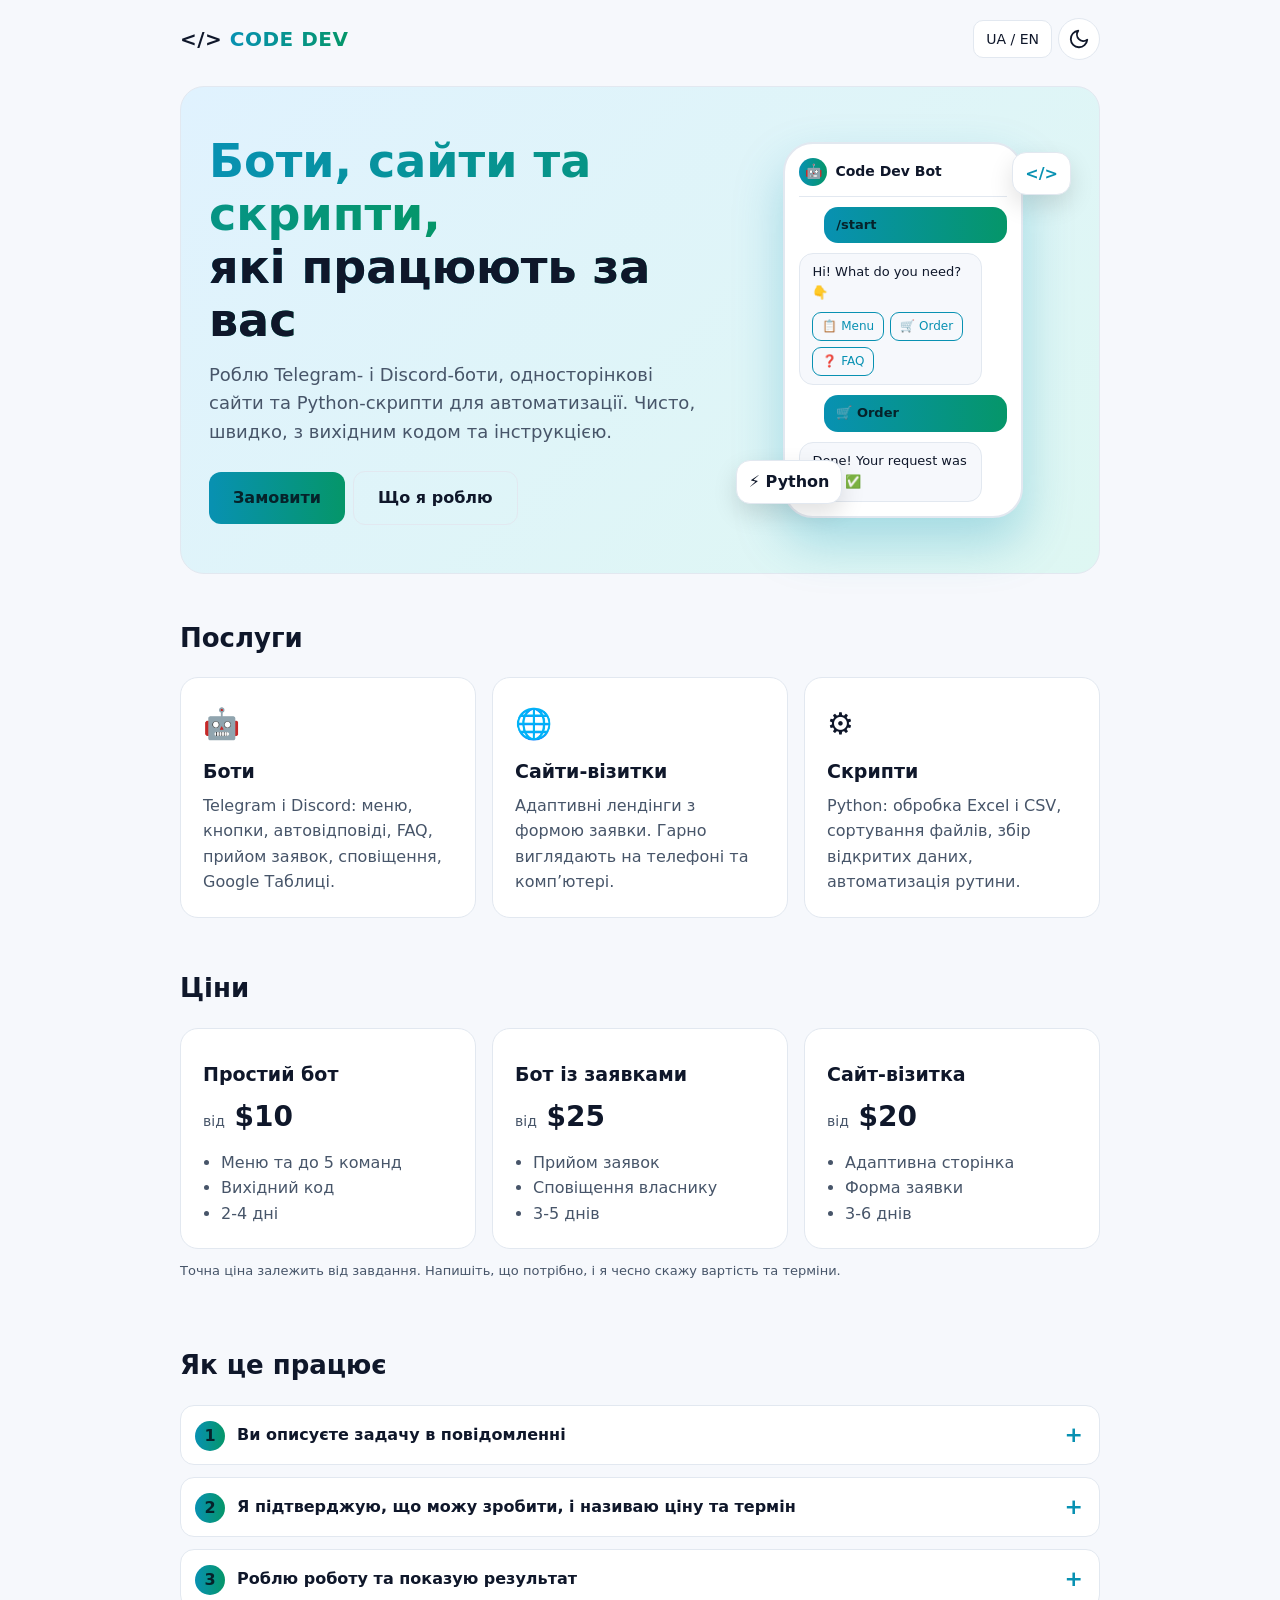
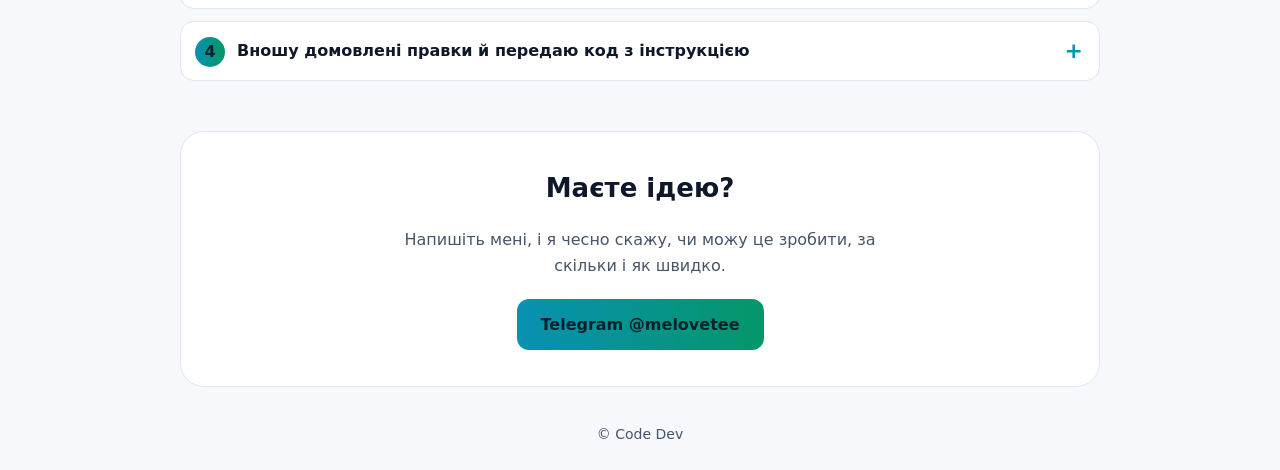
==== index.html @ dbb2424a "Add files via upload" ====
<!DOCTYPE html>
<html lang="uk">
<head>
<meta charset="utf-8">
<meta name="viewport" content="width=device-width, initial-scale=1, viewport-fit=cover">
<title>Code Dev — боти, сайти, скрипти</title>
<link rel="icon" type="image/svg+xml" href="data:image/svg+xml,%3Csvg xmlns='http://www.w3.org/2000/svg' viewBox='0 0 64 64'%3E%3Cdefs%3E%3ClinearGradient id='g' x1='0' y1='0' x2='1' y2='1'%3E%3Cstop offset='0' stop-color='%2322d3ee'/%3E%3Cstop offset='1' stop-color='%2334d399'/%3E%3C/linearGradient%3E%3C/defs%3E%3Crect width='64' height='64' rx='14' fill='%230b1220'/%3E%3Cg fill='none' stroke='url(%23g)' stroke-width='6' stroke-linecap='round' stroke-linejoin='round'%3E%3Cpath d='M24 20L12 32l12 12M40 20l12 12-12 12M36 14l-8 36'/%3E%3C/g%3E%3C/svg%3E">
<style>
:root{--bg:#f6f8fc;--card:#fff;--text:#0f172a;--muted:#475569;--line:#e2e8f0;--a1:#0891b2;--a2:#059669;--hero1:#e0f2fe;--hero2:#dcfce7;
box-sizing:border-box;padding-top:env(safe-area-inset-top,0px);padding-bottom:env(safe-area-inset-bottom,0px);color-scheme:light}
@media (prefers-color-scheme:dark){:root:not([data-theme="light"]){--bg:#0b1220;--card:#111b30;--text:#f1f5f9;--muted:#94a3b8;--line:#22304d;--a1:#22d3ee;--a2:#34d399;--hero1:#10234a;--hero2:#0b2a2a;color-scheme:dark}}
:root[data-theme="dark"]{--bg:#0b1220;--card:#111b30;--text:#f1f5f9;--muted:#94a3b8;--line:#22304d;--a1:#22d3ee;--a2:#34d399;--hero1:#10234a;--hero2:#0b2a2a;color-scheme:dark}
html{scroll-behavior:smooth;scroll-padding-top:env(safe-area-inset-top,0px)}
*{box-sizing:border-box}
body{margin:0;background:var(--bg);color:var(--text);font:16px/1.6 system-ui,-apple-system,"Segoe UI",Roboto,Arial,sans-serif}
html[lang="uk"] [lang="en"],html[lang="en"] [lang="uk"]{display:none}
.wrap{max-width:960px;margin:0 auto;padding:0 20px}
header{display:flex;justify-content:space-between;align-items:center;padding:18px 0;gap:12px}
.logo{font-weight:800;font-size:20px;letter-spacing:.5px}
.logo b{background:linear-gradient(90deg,var(--a1),var(--a2));-webkit-background-clip:text;background-clip:text;color:transparent}
.tools button{background:var(--card);color:var(--text);border:1px solid var(--line);border-radius:10px;padding:7px 12px;font:inherit;font-size:14px;cursor:pointer;margin-left:6px}
.hero{background:linear-gradient(135deg,var(--hero1),var(--hero2));border:1px solid var(--line);border-radius:24px;padding:48px 28px;margin-top:8px}
.hero h1{font-size:clamp(28px,6vw,46px);line-height:1.15;margin:0 0 14px}
.hero h1 span{background:linear-gradient(90deg,var(--a1),var(--a2));-webkit-background-clip:text;background-clip:text;color:transparent}
.hero p{color:var(--muted);max-width:560px;margin:0 0 24px;font-size:18px}
.btn{display:inline-block;padding:13px 24px;border-radius:12px;font-weight:700;text-decoration:none;color:#06222a;background:linear-gradient(90deg,var(--a1),var(--a2))}
.btn.alt{background:transparent;color:var(--text);border:1px solid var(--line);margin-left:8px}
section{padding:44px 0 6px}
h2{font-size:26px;margin:0 0 18px}
.grid{display:grid;gap:16px;grid-template-columns:repeat(auto-fit,minmax(230px,1fr))}
.card{background:var(--card);border:1px solid var(--line);border-radius:18px;padding:22px}
.card h3{margin:8px 0 6px;font-size:19px}
.card p,.card li{color:var(--muted);margin:0}
.ico{font-size:30px}
.price{font-size:28px;font-weight:800;margin:6px 0}
.price small{font-size:14px;font-weight:400;color:var(--muted)}
.card ul{padding-left:18px;margin:10px 0 0}
.steps{counter-reset:s;display:grid;gap:12px}
.steps div{background:var(--card);border:1px solid var(--line);border-radius:14px;padding:14px 16px 14px 56px;position:relative}
.steps div::before{counter-increment:s;content:counter(s);position:absolute;left:14px;top:50%;transform:translateY(-50%);width:30px;height:30px;border-radius:50%;background:linear-gradient(90deg,var(--a1),var(--a2));color:#06222a;font-weight:800;display:grid;place-items:center}
.contact{text-align:center;background:var(--card);border:1px solid var(--line);border-radius:24px;padding:36px 20px}
.contact p{color:var(--muted);max-width:520px;margin:0 auto 20px}
footer{text-align:center;color:var(--muted);font-size:14px;padding:30px 0 24px}
.note{font-size:13px;color:var(--muted);margin-top:12px}
.hero{display:grid;grid-template-columns:1.2fr .8fr;gap:24px;align-items:center;background-size:200% 200%;animation:shift 14s ease infinite}
.hero-vis{position:relative;min-height:340px;display:grid;place-items:center}
.phone{width:240px;background:var(--card);border:2px solid var(--line);border-radius:30px;padding:14px;box-shadow:0 24px 50px rgba(8,145,178,.28);animation:float 5s ease-in-out infinite;min-height:300px}
.ph-top{display:flex;align-items:center;gap:8px;padding-bottom:10px;border-bottom:1px solid var(--line);font-weight:700;font-size:14px}
.dot{width:28px;height:28px;border-radius:50%;background:linear-gradient(90deg,var(--a1),var(--a2));display:grid;place-items:center;font-size:14px}
.msg{max-width:88%;padding:8px 12px;border-radius:14px;font-size:13px;margin-top:10px;animation:pop 11s infinite backwards}
.me{margin-left:auto;background:linear-gradient(90deg,var(--a1),var(--a2));color:#06222a;font-weight:600}
.bot{background:var(--bg);border:1px solid var(--line)}
.m1{animation-delay:.4s}.m2{animation-delay:1.6s}.m3{animation-delay:2.8s}.m4{animation-delay:4s}
.kb{display:flex;gap:6px;margin-top:8px;flex-wrap:wrap}
.kb i{font-style:normal;font-size:12px;padding:4px 9px;border-radius:9px;border:1px solid var(--a1);color:var(--a1)}
.badge{position:absolute;font-weight:800;background:var(--card);border:1px solid var(--line);border-radius:14px;padding:8px 12px;box-shadow:0 10px 24px rgba(0,0,0,.12);animation:float 4s ease-in-out infinite}
.b1{top:10px;right:0;color:var(--a1);animation-delay:.5s}.b2{bottom:14px;left:0;animation-delay:1.2s}
.rv{opacity:0;transform:translateY(26px);transition:opacity .6s ease,transform .6s ease}
.rv.in{opacity:1;transform:none}
.card,.steps div{transition:opacity .6s ease,transform .6s ease,box-shadow .25s ease,border-color .25s ease}
.card.rv.in:hover,.steps div.rv.in:hover{transform:translateY(-6px);box-shadow:0 16px 34px rgba(8,145,178,.2);border-color:var(--a1)}
.btn{transition:transform .2s ease,box-shadow .2s ease}
.btn:hover{transform:translateY(-2px) scale(1.03);box-shadow:0 10px 24px rgba(8,145,178,.35)}
.ico{display:inline-block;animation:float 4.5s ease-in-out infinite}
@keyframes float{0%,100%{transform:translateY(0)}50%{transform:translateY(-10px)}}
@keyframes shift{0%,100%{background-position:0% 50%}50%{background-position:100% 50%}}
@keyframes pop{0%{opacity:0;transform:translateY(10px) scale(.95)}6%,88%{opacity:1;transform:none}96%,100%{opacity:0}}
@media (max-width:720px){.hero{grid-template-columns:1fr;padding:36px 20px}.hero-vis{min-height:320px}}
@media (prefers-reduced-motion:reduce){*{animation:none!important;transition:none!important}.rv{opacity:1;transform:none}}
.tools{display:flex;align-items:center}
#theme{width:42px;height:42px;padding:0;display:grid;place-items:center;border-radius:50%;transition:transform .4s ease,border-color .2s ease,color .2s ease}
#theme:hover{transform:rotate(25deg);border-color:var(--a1);color:var(--a1)}
#theme svg{width:22px;height:22px;stroke:currentColor;fill:none;stroke-width:2;stroke-linecap:round;stroke-linejoin:round}
#theme .sun{display:none}
:root[data-theme="dark"] #theme .sun{display:block}
:root[data-theme="dark"] #theme .moon{display:none}
.steps div::before{top:15px;transform:none}
.steps details summary{cursor:pointer;font-weight:600;list-style:none;display:flex;justify-content:space-between;align-items:center;gap:12px;min-height:30px}
.steps details summary::-webkit-details-marker{display:none}
.steps details summary::after{content:"+";color:var(--a1);font-weight:800;font-size:22px;line-height:1;transition:transform .3s ease}
.steps details[open] summary::after{transform:rotate(45deg)}
.steps details p{margin:10px 0 2px;color:var(--muted);animation:fade .4s ease}
@keyframes fade{from{opacity:0;transform:translateY(-6px)}to{opacity:1;transform:none}}
</style>
</head>
<body>
<div class="wrap">
<header>
 <div class="logo">&lt;/&gt; <b>CODE DEV</b></div>
 <div class="tools"><button id="lang" type="button" aria-label="Language">UA / EN</button><button id="theme" type="button" aria-label="Theme"><svg class="moon" viewBox="0 0 24 24"><path d="M21 12.8A9 9 0 1 1 11.2 3a7 7 0 0 0 9.8 9.8z"/></svg><svg class="sun" viewBox="0 0 24 24"><circle cx="12" cy="12" r="4"/><path d="M12 2v2M12 20v2M4.9 4.9l1.4 1.4M17.7 17.7l1.4 1.4M2 12h2M20 12h2M4.9 19.1l1.4-1.4M17.7 6.3l1.4-1.4"/></svg></button></div>
</header>

<div class="hero">
 <div class="hero-text">
 <h1><span lang="uk">Боти, сайти та скрипти,</span><span lang="en">Bots, websites and scripts</span><br><span lang="uk" style="-webkit-text-fill-color:var(--text);color:var(--text)">які працюють за вас</span><span lang="en" style="-webkit-text-fill-color:var(--text);color:var(--text)">that work for you</span></h1>
 <p><span lang="uk">Роблю Telegram- і Discord-боти, односторінкові сайти та Python-скрипти для автоматизації. Чисто, швидко, з вихідним кодом та інструкцією.</span><span lang="en">I build Telegram and Discord bots, one-page websites and Python automation scripts. Clean, fast, with source code and a short guide.</span></p>
 <a class="btn" href="#contact"><span lang="uk">Замовити</span><span lang="en">Order now</span></a><a class="btn alt" href="#services"><span lang="uk">Що я роблю</span><span lang="en">What I do</span></a>
 </div>
 <div class="hero-vis" aria-hidden="true">
  <div class="badge b1">&lt;/&gt;</div>
  <div class="phone">
   <div class="ph-top"><span class="dot">🤖</span>Code Dev Bot</div>
   <div class="msg me m1">/start</div>
   <div class="msg bot m2">Hi! What do you need? 👇<div class="kb"><i>📋 Menu</i><i>🛒 Order</i><i>❓ FAQ</i></div></div>
   <div class="msg me m3">🛒 Order</div>
   <div class="msg bot m4">Done! Your request was sent ✅</div>
  </div>
  <div class="badge b2">⚡ Python</div>
 </div>
</div>

<section id="services">
 <h2><span lang="uk">Послуги</span><span lang="en">Services</span></h2>
 <div class="grid">
  <div class="card"><div class="ico">🤖</div><h3><span lang="uk">Боти</span><span lang="en">Bots</span></h3><p><span lang="uk">Telegram і Discord: меню, кнопки, автовідповіді, FAQ, прийом заявок, сповіщення, Google Таблиці.</span><span lang="en">Telegram and Discord: menus, buttons, auto replies, FAQ, order forms, notifications, Google Sheets.</span></p></div>
  <div class="card"><div class="ico">🌐</div><h3><span lang="uk">Сайти-візитки</span><span lang="en">One-page sites</span></h3><p><span lang="uk">Адаптивні лендінги з формою заявки. Гарно виглядають на телефоні та комп’ютері.</span><span lang="en">Responsive landing pages with a request form. Look great on phones and computers.</span></p></div>
  <div class="card"><div class="ico">⚙️</div><h3><span lang="uk">Скрипти</span><span lang="en">Scripts</span></h3><p><span lang="uk">Python: обробка Excel і CSV, сортування файлів, збір відкритих даних, автоматизація рутини.</span><span lang="en">Python: Excel and CSV processing, file sorting, public data collection, routine automation.</span></p></div>
 </div>
</section>

<section id="prices">
 <h2><span lang="uk">Ціни</span><span lang="en">Pricing</span></h2>
 <div class="grid">
  <div class="card"><h3><span lang="uk">Простий бот</span><span lang="en">Simple bot</span></h3><div class="price"><small><span lang="uk">від</span><span lang="en">from</span></small> $10</div><ul><li><span lang="uk">Меню та до 5 команд</span><span lang="en">Menu and up to 5 commands</span></li><li><span lang="uk">Вихідний код</span><span lang="en">Source code</span></li><li><span lang="uk">2-4 дні</span><span lang="en">2-4 days</span></li></ul></div>
  <div class="card"><h3><span lang="uk">Бот із заявками</span><span lang="en">Order bot</span></h3><div class="price"><small><span lang="uk">від</span><span lang="en">from</span></small> $25</div><ul><li><span lang="uk">Прийом заявок</span><span lang="en">Order and request form</span></li><li><span lang="uk">Сповіщення власнику</span><span lang="en">Owner notifications</span></li><li><span lang="uk">3-5 днів</span><span lang="en">3-5 days</span></li></ul></div>
  <div class="card"><h3><span lang="uk">Сайт-візитка</span><span lang="en">One-page site</span></h3><div class="price"><small><span lang="uk">від</span><span lang="en">from</span></small> $20</div><ul><li><span lang="uk">Адаптивна сторінка</span><span lang="en">Responsive page</span></li><li><span lang="uk">Форма заявки</span><span lang="en">Request form</span></li><li><span lang="uk">3-6 днів</span><span lang="en">3-6 days</span></li></ul></div>
 </div>
 <p class="note"><span lang="uk">Точна ціна залежить від завдання. Напишіть, що потрібно, і я чесно скажу вартість та терміни.</span><span lang="en">The exact price depends on the task. Tell me what you need and I will honestly give you the cost and deadline.</span></p>
</section>

<section>
 <h2><span lang="uk">Як це працює</span><span lang="en">How it works</span></h2>
 <div class="steps">
  <div><details><summary><span lang="uk">Ви описуєте задачу в повідомленні</span><span lang="en">You describe your task in a message</span></summary><p><span lang="uk">Напишіть, що вам потрібно: для чого бот чи сайт, які кнопки або сторінки потрібні, чи є тексти та приклади, які вам подобаються. Чим більше деталей, тим точніша ціна й швидший результат.</span><span lang="en">Tell me what you need: what the bot or site is for, which buttons or pages you want, and whether you have texts and examples you like. The more details, the more accurate the price and the faster the result.</span></p></details></div>
  <div><details><summary><span lang="uk">Я підтверджую, що можу зробити, і називаю ціну та термін</span><span lang="en">I confirm what I can do and give a price and deadline</span></summary><p><span lang="uk">Я чесно скажу, чи зможу виконати завдання, і назву остаточну ціну та терміни. Якщо щось поза моїми навичками, повідомлю одразу, до початку роботи. Оплату обговорюємо наперед, наприклад частинами: частина на старті, решта після здачі.</span><span lang="en">I will honestly tell you if I can do the task and give the final price and deadline. If something is outside my skills, I will say so before starting. We agree on payment in advance, for example in parts: one part at the start and the rest after delivery.</span></p></details></div>
  <div><details><summary><span lang="uk">Роблю роботу та показую результат</span><span lang="en">I do the work and show you the result</span></summary><p><span lang="uk">Створюю бота, сайт або скрипт і перевіряю, що все працює. Показую проміжний результат, щоб ви могли побачити його до завершення й сказати, що змінити.</span><span lang="en">I build the bot, site or script and check that everything works. I show you a preview so you can see it before it is finished and tell me what to change.</span></p></details></div>
  <div><details><summary><span lang="uk">Вношу домовлені правки й передаю код з інструкцією</span><span lang="en">I make the agreed revisions and hand over the code with a guide</span></summary><p><span lang="uk">Вношу правки, про які ми домовилися, і передаю готову роботу: вихідний код та коротку інструкцію, як запускати й користуватися. Якщо щось незрозуміло, допоможу розібратися.</span><span lang="en">I make the revisions we agreed on and hand over the finished work: the source code and a short guide on how to run and use it. If anything is unclear, I will help you figure it out.</span></p></details></div>
 </div>
</section>

<section id="contact">
 <div class="contact">
  <h2><span lang="uk">Маєте ідею?</span><span lang="en">Got an idea?</span></h2>
  <p><span lang="uk">Напишіть мені, і я чесно скажу, чи можу це зробити, за скільки і як швидко.</span><span lang="en">Message me and I will honestly tell you if I can do it, how much it costs and how fast.</span></p>
  <a class="btn" href="https://t.me/melovetee" rel="noopener">Telegram @melovetee</a>
 </div>
</section>

<footer>© Code Dev</footer>
</div>
<script>
(function(){
 var r=document.documentElement;
 try{var l=localStorage.getItem('lang');if(l)r.lang=l;var t=localStorage.getItem('theme');if(t)r.setAttribute('data-theme',t)}catch(e){}
 if(!r.getAttribute('data-theme')){r.setAttribute('data-theme',matchMedia('(prefers-color-scheme: dark)').matches?'dark':'light')}
 document.getElementById('lang').onclick=function(){r.lang=r.lang==='uk'?'en':'uk';try{localStorage.setItem('lang',r.lang)}catch(e){}};
 document.getElementById('theme').onclick=function(){
  var dark=r.getAttribute('data-theme')==='dark'||(!r.getAttribute('data-theme')&&matchMedia('(prefers-color-scheme: dark)').matches);
  var n=dark?'light':'dark';r.setAttribute('data-theme',n);try{localStorage.setItem('theme',n)}catch(e){}
 };
 var els=document.querySelectorAll('.card,.steps div,.contact,section h2,.note');
 if('IntersectionObserver' in window&&!matchMedia('(prefers-reduced-motion: reduce)').matches){
  var io=new IntersectionObserver(function(es){es.forEach(function(e){if(e.isIntersecting){var t=e.target;t.classList.add('in');io.unobserve(t);setTimeout(function(){t.style.transitionDelay=''},1000)}})},{threshold:.15});
  els.forEach(function(el,i){el.classList.add('rv');el.style.transitionDelay=((i%3)*0.1)+'s';io.observe(el)});
 }
})();
</script>
</body>
</html>
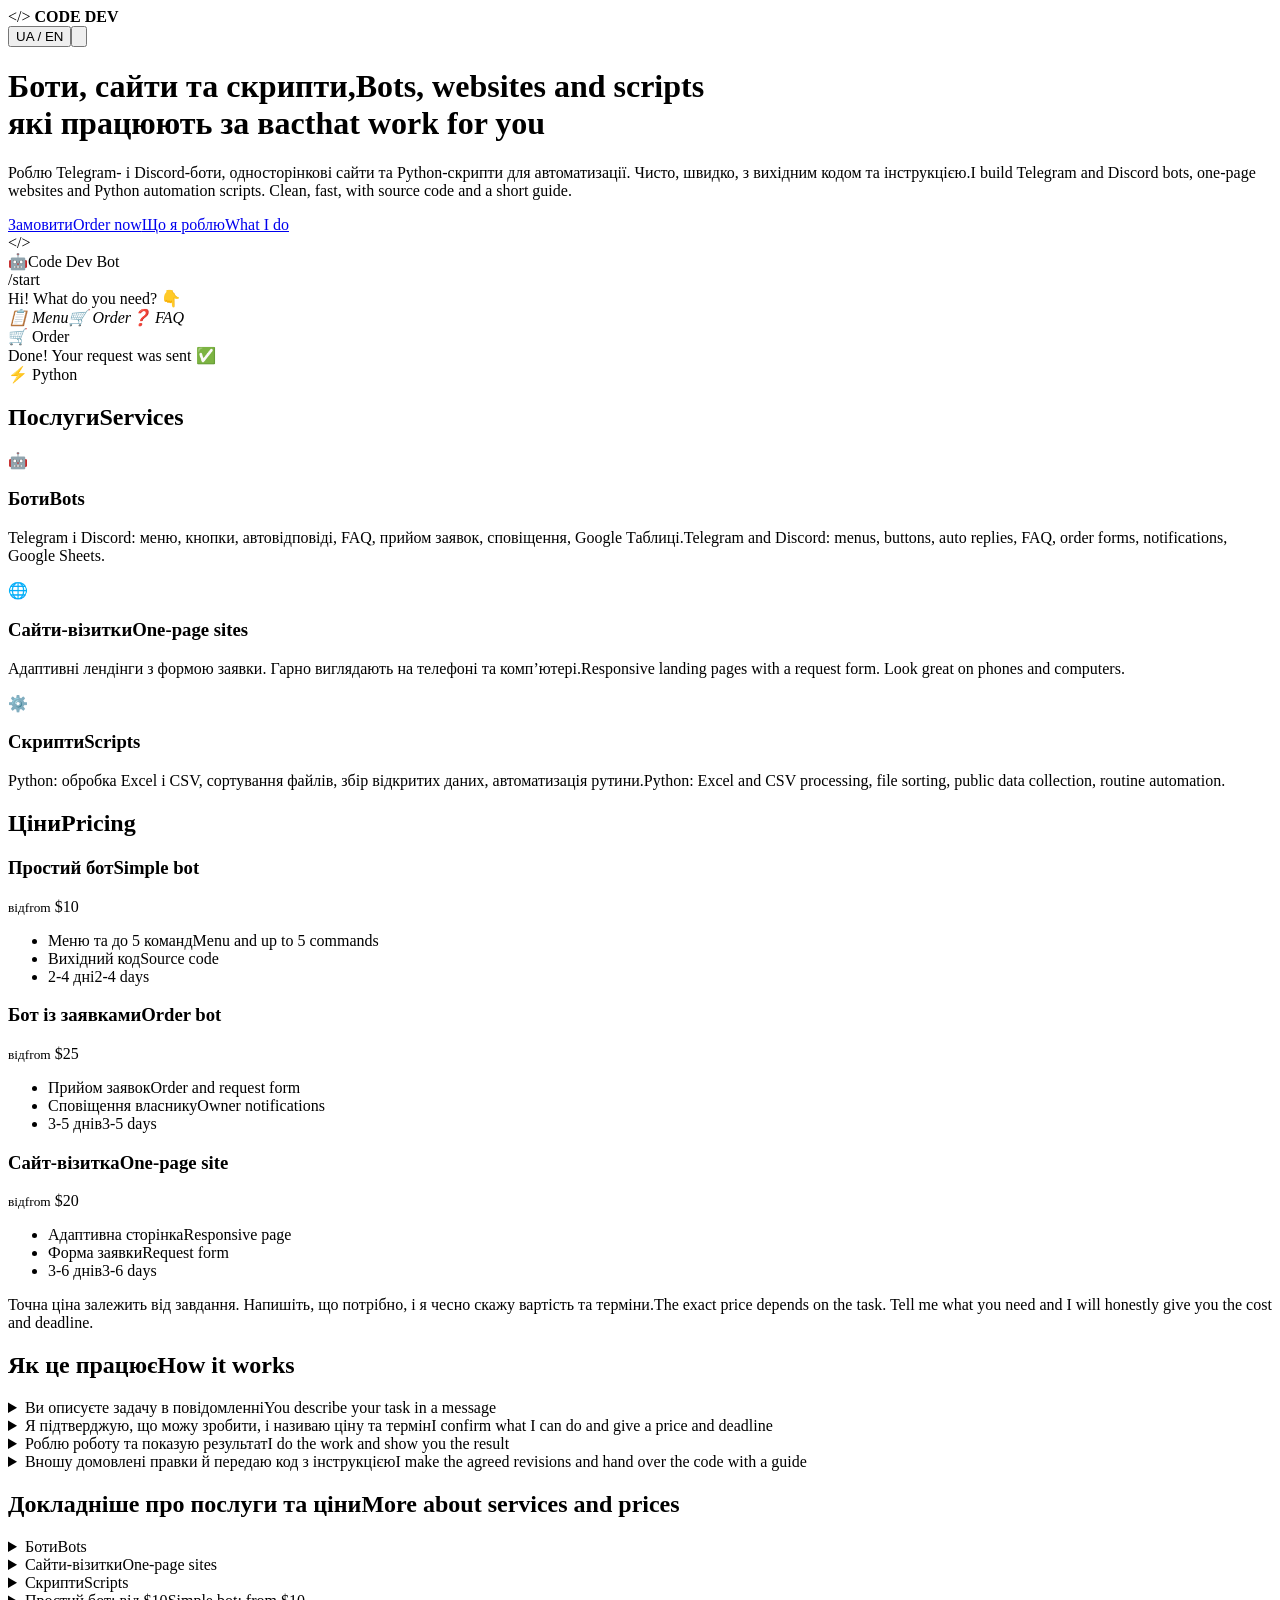
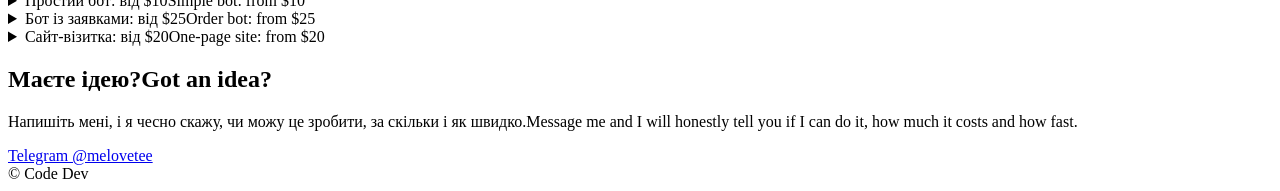
==== commit b5d661e4: "Add files via upload" ====
--- a/index.html
+++ b/index.html
@@ -5,83 +5,7 @@
 <meta name="viewport" content="width=device-width, initial-scale=1, viewport-fit=cover">
 <title>Code Dev — боти, сайти, скрипти</title>
 <link rel="icon" type="image/svg+xml" href="data:image/svg+xml,%3Csvg xmlns='http://www.w3.org/2000/svg' viewBox='0 0 64 64'%3E%3Cdefs%3E%3ClinearGradient id='g' x1='0' y1='0' x2='1' y2='1'%3E%3Cstop offset='0' stop-color='%2322d3ee'/%3E%3Cstop offset='1' stop-color='%2334d399'/%3E%3C/linearGradient%3E%3C/defs%3E%3Crect width='64' height='64' rx='14' fill='%230b1220'/%3E%3Cg fill='none' stroke='url(%23g)' stroke-width='6' stroke-linecap='round' stroke-linejoin='round'%3E%3Cpath d='M24 20L12 32l12 12M40 20l12 12-12 12M36 14l-8 36'/%3E%3C/g%3E%3C/svg%3E">
-<style>
-:root{--bg:#f6f8fc;--card:#fff;--text:#0f172a;--muted:#475569;--line:#e2e8f0;--a1:#0891b2;--a2:#059669;--hero1:#e0f2fe;--hero2:#dcfce7;
-box-sizing:border-box;padding-top:env(safe-area-inset-top,0px);padding-bottom:env(safe-area-inset-bottom,0px);color-scheme:light}
-@media (prefers-color-scheme:dark){:root:not([data-theme="light"]){--bg:#0b1220;--card:#111b30;--text:#f1f5f9;--muted:#94a3b8;--line:#22304d;--a1:#22d3ee;--a2:#34d399;--hero1:#10234a;--hero2:#0b2a2a;color-scheme:dark}}
-:root[data-theme="dark"]{--bg:#0b1220;--card:#111b30;--text:#f1f5f9;--muted:#94a3b8;--line:#22304d;--a1:#22d3ee;--a2:#34d399;--hero1:#10234a;--hero2:#0b2a2a;color-scheme:dark}
-html{scroll-behavior:smooth;scroll-padding-top:env(safe-area-inset-top,0px)}
-*{box-sizing:border-box}
-body{margin:0;background:var(--bg);color:var(--text);font:16px/1.6 system-ui,-apple-system,"Segoe UI",Roboto,Arial,sans-serif}
-html[lang="uk"] [lang="en"],html[lang="en"] [lang="uk"]{display:none}
-.wrap{max-width:960px;margin:0 auto;padding:0 20px}
-header{display:flex;justify-content:space-between;align-items:center;padding:18px 0;gap:12px}
-.logo{font-weight:800;font-size:20px;letter-spacing:.5px}
-.logo b{background:linear-gradient(90deg,var(--a1),var(--a2));-webkit-background-clip:text;background-clip:text;color:transparent}
-.tools button{background:var(--card);color:var(--text);border:1px solid var(--line);border-radius:10px;padding:7px 12px;font:inherit;font-size:14px;cursor:pointer;margin-left:6px}
-.hero{background:linear-gradient(135deg,var(--hero1),var(--hero2));border:1px solid var(--line);border-radius:24px;padding:48px 28px;margin-top:8px}
-.hero h1{font-size:clamp(28px,6vw,46px);line-height:1.15;margin:0 0 14px}
-.hero h1 span{background:linear-gradient(90deg,var(--a1),var(--a2));-webkit-background-clip:text;background-clip:text;color:transparent}
-.hero p{color:var(--muted);max-width:560px;margin:0 0 24px;font-size:18px}
-.btn{display:inline-block;padding:13px 24px;border-radius:12px;font-weight:700;text-decoration:none;color:#06222a;background:linear-gradient(90deg,var(--a1),var(--a2))}
-.btn.alt{background:transparent;color:var(--text);border:1px solid var(--line);margin-left:8px}
-section{padding:44px 0 6px}
-h2{font-size:26px;margin:0 0 18px}
-.grid{display:grid;gap:16px;grid-template-columns:repeat(auto-fit,minmax(230px,1fr))}
-.card{background:var(--card);border:1px solid var(--line);border-radius:18px;padding:22px}
-.card h3{margin:8px 0 6px;font-size:19px}
-.card p,.card li{color:var(--muted);margin:0}
-.ico{font-size:30px}
-.price{font-size:28px;font-weight:800;margin:6px 0}
-.price small{font-size:14px;font-weight:400;color:var(--muted)}
-.card ul{padding-left:18px;margin:10px 0 0}
-.steps{counter-reset:s;display:grid;gap:12px}
-.steps div{background:var(--card);border:1px solid var(--line);border-radius:14px;padding:14px 16px 14px 56px;position:relative}
-.steps div::before{counter-increment:s;content:counter(s);position:absolute;left:14px;top:50%;transform:translateY(-50%);width:30px;height:30px;border-radius:50%;background:linear-gradient(90deg,var(--a1),var(--a2));color:#06222a;font-weight:800;display:grid;place-items:center}
-.contact{text-align:center;background:var(--card);border:1px solid var(--line);border-radius:24px;padding:36px 20px}
-.contact p{color:var(--muted);max-width:520px;margin:0 auto 20px}
-footer{text-align:center;color:var(--muted);font-size:14px;padding:30px 0 24px}
-.note{font-size:13px;color:var(--muted);margin-top:12px}
-.hero{display:grid;grid-template-columns:1.2fr .8fr;gap:24px;align-items:center;background-size:200% 200%;animation:shift 14s ease infinite}
-.hero-vis{position:relative;min-height:340px;display:grid;place-items:center}
-.phone{width:240px;background:var(--card);border:2px solid var(--line);border-radius:30px;padding:14px;box-shadow:0 24px 50px rgba(8,145,178,.28);animation:float 5s ease-in-out infinite;min-height:300px}
-.ph-top{display:flex;align-items:center;gap:8px;padding-bottom:10px;border-bottom:1px solid var(--line);font-weight:700;font-size:14px}
-.dot{width:28px;height:28px;border-radius:50%;background:linear-gradient(90deg,var(--a1),var(--a2));display:grid;place-items:center;font-size:14px}
-.msg{max-width:88%;padding:8px 12px;border-radius:14px;font-size:13px;margin-top:10px;animation:pop 11s infinite backwards}
-.me{margin-left:auto;background:linear-gradient(90deg,var(--a1),var(--a2));color:#06222a;font-weight:600}
-.bot{background:var(--bg);border:1px solid var(--line)}
-.m1{animation-delay:.4s}.m2{animation-delay:1.6s}.m3{animation-delay:2.8s}.m4{animation-delay:4s}
-.kb{display:flex;gap:6px;margin-top:8px;flex-wrap:wrap}
-.kb i{font-style:normal;font-size:12px;padding:4px 9px;border-radius:9px;border:1px solid var(--a1);color:var(--a1)}
-.badge{position:absolute;font-weight:800;background:var(--card);border:1px solid var(--line);border-radius:14px;padding:8px 12px;box-shadow:0 10px 24px rgba(0,0,0,.12);animation:float 4s ease-in-out infinite}
-.b1{top:10px;right:0;color:var(--a1);animation-delay:.5s}.b2{bottom:14px;left:0;animation-delay:1.2s}
-.rv{opacity:0;transform:translateY(26px);transition:opacity .6s ease,transform .6s ease}
-.rv.in{opacity:1;transform:none}
-.card,.steps div{transition:opacity .6s ease,transform .6s ease,box-shadow .25s ease,border-color .25s ease}
-.card.rv.in:hover,.steps div.rv.in:hover{transform:translateY(-6px);box-shadow:0 16px 34px rgba(8,145,178,.2);border-color:var(--a1)}
-.btn{transition:transform .2s ease,box-shadow .2s ease}
-.btn:hover{transform:translateY(-2px) scale(1.03);box-shadow:0 10px 24px rgba(8,145,178,.35)}
-.ico{display:inline-block;animation:float 4.5s ease-in-out infinite}
-@keyframes float{0%,100%{transform:translateY(0)}50%{transform:translateY(-10px)}}
-@keyframes shift{0%,100%{background-position:0% 50%}50%{background-position:100% 50%}}
-@keyframes pop{0%{opacity:0;transform:translateY(10px) scale(.95)}6%,88%{opacity:1;transform:none}96%,100%{opacity:0}}
-@media (max-width:720px){.hero{grid-template-columns:1fr;padding:36px 20px}.hero-vis{min-height:320px}}
-@media (prefers-reduced-motion:reduce){*{animation:none!important;transition:none!important}.rv{opacity:1;transform:none}}
-.tools{display:flex;align-items:center}
-#theme{width:42px;height:42px;padding:0;display:grid;place-items:center;border-radius:50%;transition:transform .4s ease,border-color .2s ease,color .2s ease}
-#theme:hover{transform:rotate(25deg);border-color:var(--a1);color:var(--a1)}
-#theme svg{width:22px;height:22px;stroke:currentColor;fill:none;stroke-width:2;stroke-linecap:round;stroke-linejoin:round}
-#theme .sun{display:none}
-:root[data-theme="dark"] #theme .sun{display:block}
-:root[data-theme="dark"] #theme .moon{display:none}
-.steps div::before{top:15px;transform:none}
-.steps details summary{cursor:pointer;font-weight:600;list-style:none;display:flex;justify-content:space-between;align-items:center;gap:12px;min-height:30px}
-.steps details summary::-webkit-details-marker{display:none}
-.steps details summary::after{content:"+";color:var(--a1);font-weight:800;font-size:22px;line-height:1;transition:transform .3s ease}
-.steps details[open] summary::after{transform:rotate(45deg)}
-.steps details p{margin:10px 0 2px;color:var(--muted);animation:fade .4s ease}
-@keyframes fade{from{opacity:0;transform:translateY(-6px)}to{opacity:1;transform:none}}
-</style>
+<link rel="stylesheet" href="style.css">
 </head>
 <body>
 <div class="wrap">
@@ -112,18 +36,18 @@
 <section id="services">
  <h2><span lang="uk">Послуги</span><span lang="en">Services</span></h2>
  <div class="grid">
-  <div class="card"><div class="ico">🤖</div><h3><span lang="uk">Боти</span><span lang="en">Bots</span></h3><p><span lang="uk">Telegram і Discord: меню, кнопки, автовідповіді, FAQ, прийом заявок, сповіщення, Google Таблиці.</span><span lang="en">Telegram and Discord: menus, buttons, auto replies, FAQ, order forms, notifications, Google Sheets.</span></p></div>
-  <div class="card"><div class="ico">🌐</div><h3><span lang="uk">Сайти-візитки</span><span lang="en">One-page sites</span></h3><p><span lang="uk">Адаптивні лендінги з формою заявки. Гарно виглядають на телефоні та комп’ютері.</span><span lang="en">Responsive landing pages with a request form. Look great on phones and computers.</span></p></div>
-  <div class="card"><div class="ico">⚙️</div><h3><span lang="uk">Скрипти</span><span lang="en">Scripts</span></h3><p><span lang="uk">Python: обробка Excel і CSV, сортування файлів, збір відкритих даних, автоматизація рутини.</span><span lang="en">Python: Excel and CSV processing, file sorting, public data collection, routine automation.</span></p></div>
+  <div class="card" data-target="d-bots"><div class="ico">🤖</div><h3><span lang="uk">Боти</span><span lang="en">Bots</span></h3><p><span lang="uk">Telegram і Discord: меню, кнопки, автовідповіді, FAQ, прийом заявок, сповіщення, Google Таблиці.</span><span lang="en">Telegram and Discord: menus, buttons, auto replies, FAQ, order forms, notifications, Google Sheets.</span></p></div>
+  <div class="card" data-target="d-sites"><div class="ico">🌐</div><h3><span lang="uk">Сайти-візитки</span><span lang="en">One-page sites</span></h3><p><span lang="uk">Адаптивні лендінги з формою заявки. Гарно виглядають на телефоні та комп’ютері.</span><span lang="en">Responsive landing pages with a request form. Look great on phones and computers.</span></p></div>
+  <div class="card" data-target="d-scripts"><div class="ico">⚙️</div><h3><span lang="uk">Скрипти</span><span lang="en">Scripts</span></h3><p><span lang="uk">Python: обробка Excel і CSV, сортування файлів, збір відкритих даних, автоматизація рутини.</span><span lang="en">Python: Excel and CSV processing, file sorting, public data collection, routine automation.</span></p></div>
  </div>
 </section>
 
 <section id="prices">
  <h2><span lang="uk">Ціни</span><span lang="en">Pricing</span></h2>
  <div class="grid">
-  <div class="card"><h3><span lang="uk">Простий бот</span><span lang="en">Simple bot</span></h3><div class="price"><small><span lang="uk">від</span><span lang="en">from</span></small> $10</div><ul><li><span lang="uk">Меню та до 5 команд</span><span lang="en">Menu and up to 5 commands</span></li><li><span lang="uk">Вихідний код</span><span lang="en">Source code</span></li><li><span lang="uk">2-4 дні</span><span lang="en">2-4 days</span></li></ul></div>
-  <div class="card"><h3><span lang="uk">Бот із заявками</span><span lang="en">Order bot</span></h3><div class="price"><small><span lang="uk">від</span><span lang="en">from</span></small> $25</div><ul><li><span lang="uk">Прийом заявок</span><span lang="en">Order and request form</span></li><li><span lang="uk">Сповіщення власнику</span><span lang="en">Owner notifications</span></li><li><span lang="uk">3-5 днів</span><span lang="en">3-5 days</span></li></ul></div>
-  <div class="card"><h3><span lang="uk">Сайт-візитка</span><span lang="en">One-page site</span></h3><div class="price"><small><span lang="uk">від</span><span lang="en">from</span></small> $20</div><ul><li><span lang="uk">Адаптивна сторінка</span><span lang="en">Responsive page</span></li><li><span lang="uk">Форма заявки</span><span lang="en">Request form</span></li><li><span lang="uk">3-6 днів</span><span lang="en">3-6 days</span></li></ul></div>
+  <div class="card" data-target="p-simple"><h3><span lang="uk">Простий бот</span><span lang="en">Simple bot</span></h3><div class="price"><small><span lang="uk">від</span><span lang="en">from</span></small> $10</div><ul><li><span lang="uk">Меню та до 5 команд</span><span lang="en">Menu and up to 5 commands</span></li><li><span lang="uk">Вихідний код</span><span lang="en">Source code</span></li><li><span lang="uk">2-4 дні</span><span lang="en">2-4 days</span></li></ul></div>
+  <div class="card" data-target="p-order"><h3><span lang="uk">Бот із заявками</span><span lang="en">Order bot</span></h3><div class="price"><small><span lang="uk">від</span><span lang="en">from</span></small> $25</div><ul><li><span lang="uk">Прийом заявок</span><span lang="en">Order and request form</span></li><li><span lang="uk">Сповіщення власнику</span><span lang="en">Owner notifications</span></li><li><span lang="uk">3-5 днів</span><span lang="en">3-5 days</span></li></ul></div>
+  <div class="card" data-target="p-site"><h3><span lang="uk">Сайт-візитка</span><span lang="en">One-page site</span></h3><div class="price"><small><span lang="uk">від</span><span lang="en">from</span></small> $20</div><ul><li><span lang="uk">Адаптивна сторінка</span><span lang="en">Responsive page</span></li><li><span lang="uk">Форма заявки</span><span lang="en">Request form</span></li><li><span lang="uk">3-6 днів</span><span lang="en">3-6 days</span></li></ul></div>
  </div>
  <p class="note"><span lang="uk">Точна ціна залежить від завдання. Напишіть, що потрібно, і я чесно скажу вартість та терміни.</span><span lang="en">The exact price depends on the task. Tell me what you need and I will honestly give you the cost and deadline.</span></p>
 </section>
@@ -138,6 +62,18 @@
  </div>
 </section>
 
+<section id="details">
+ <h2><span lang="uk">Докладніше про послуги та ціни</span><span lang="en">More about services and prices</span></h2>
+ <div class="panels">
+  <details class="panel" id="d-bots"><summary><span lang="uk">Боти</span><span lang="en">Bots</span></summary><p><span lang="uk">Telegram- і Discord-боти: головне меню з кнопками, автовідповіді на часті питання, прийом заявок і замовлень, сповіщення вам у чат, запис клієнтів, збереження даних у Google Таблиці. Ви отримуєте робочого бота, вихідний код і коротку інструкцію, як його запускати.</span><span lang="en">Telegram and Discord bots: a main menu with buttons, auto replies to common questions, order and request forms, notifications to your chat, client booking and saving data to Google Sheets. You get a working bot, the source code and a short guide on how to run it.</span></p></details>
+  <details class="panel" id="d-sites"><summary><span lang="uk">Сайти-візитки</span><span lang="en">One-page sites</span></summary><p><span lang="uk">Одна адаптивна сторінка про вас чи ваш бізнес: опис, послуги, ціни, контакти та форма заявки. Добре виглядає на телефоні й комп’ютері. Ви надаєте тексти та приклади сайтів, які вам подобаються, а я роблю дизайн і верстку.</span><span lang="en">A single responsive page about you or your business: description, services, prices, contacts and a request form. It looks good on phones and computers. You provide the texts and examples of sites you like, and I do the design and layout.</span></p></details>
+  <details class="panel" id="d-scripts"><summary><span lang="uk">Скрипти</span><span lang="en">Scripts</span></summary><p><span lang="uk">Невеликі програми на Python, які беруть на себе рутину: обробка Excel і CSV, сортування й перейменування файлів, збір відкритих даних із сайтів, робота з таблицями. Ви отримуєте скрипт із коментарями та інструкцією. Працюю лише із законними завданнями та відкритими даними.</span><span lang="en">Small Python programs that take over routine work: Excel and CSV processing, sorting and renaming files, collecting public data from websites, working with spreadsheets. You get the script with comments and instructions. I only take legal tasks and public data.</span></p></details>
+  <details class="panel" id="p-simple"><summary><span lang="uk">Простий бот: від $10</span><span lang="en">Simple bot: from $10</span></summary><p><span lang="uk">Бот із головним меню, до 5 команд і автовідповідями. Входять вихідний код і 1 правка після здачі, термін 2-4 дні. Підходить для візитки, FAQ або простих відповідей клієнтам. Остаточну ціну називаю після опису завдання.</span><span lang="en">A bot with a main menu, up to 5 commands and auto replies. Includes the source code and 1 revision after delivery, 2-4 days. Good for a business card, FAQ or simple customer replies. I give the final price after you describe the task.</span></p></details>
+  <details class="panel" id="p-order"><summary><span lang="uk">Бот із заявками: від $25</span><span lang="en">Order bot: from $25</span></summary><p><span lang="uk">Усе з простого бота, а також форма замовлення чи заявки та сповіщення власнику в чат. Можна додати другу мову. 2 правки, термін 3-5 днів. Остаточна ціна залежить від кількості кроків у формі.</span><span lang="en">Everything from the simple bot, plus an order or request form and notifications to the owner’s chat. A second language can be added. 2 revisions, 3-5 days. The final price depends on the number of steps in the form.</span></p></details>
+  <details class="panel" id="p-site"><summary><span lang="uk">Сайт-візитка: від $20</span><span lang="en">One-page site: from $20</span></summary><p><span lang="uk">Одна адаптивна сторінка з формою заявки. Термін 3-6 днів, 1-2 правки. Ціна залежить від кількості блоків і від того, чи є в наявності готові тексти та зображення.</span><span lang="en">One responsive page with a request form. 3-6 days, 1-2 revisions. The price depends on the number of blocks and on whether you have ready texts and images.</span></p></details>
+ </div>
+</section>
+
 <section id="contact">
  <div class="contact">
   <h2><span lang="uk">Маєте ідею?</span><span lang="en">Got an idea?</span></h2>
@@ -148,22 +84,6 @@
 
 <footer>© Code Dev</footer>
 </div>
-<script>
-(function(){
- var r=document.documentElement;
- try{var l=localStorage.getItem('lang');if(l)r.lang=l;var t=localStorage.getItem('theme');if(t)r.setAttribute('data-theme',t)}catch(e){}
- if(!r.getAttribute('data-theme')){r.setAttribute('data-theme',matchMedia('(prefers-color-scheme: dark)').matches?'dark':'light')}
- document.getElementById('lang').onclick=function(){r.lang=r.lang==='uk'?'en':'uk';try{localStorage.setItem('lang',r.lang)}catch(e){}};
- document.getElementById('theme').onclick=function(){
-  var dark=r.getAttribute('data-theme')==='dark'||(!r.getAttribute('data-theme')&&matchMedia('(prefers-color-scheme: dark)').matches);
-  var n=dark?'light':'dark';r.setAttribute('data-theme',n);try{localStorage.setItem('theme',n)}catch(e){}
- };
- var els=document.querySelectorAll('.card,.steps div,.contact,section h2,.note');
- if('IntersectionObserver' in window&&!matchMedia('(prefers-reduced-motion: reduce)').matches){
-  var io=new IntersectionObserver(function(es){es.forEach(function(e){if(e.isIntersecting){var t=e.target;t.classList.add('in');io.unobserve(t);setTimeout(function(){t.style.transitionDelay=''},1000)}})},{threshold:.15});
-  els.forEach(function(el,i){el.classList.add('rv');el.style.transitionDelay=((i%3)*0.1)+'s';io.observe(el)});
- }
-})();
-</script>
+<script src="script.js"></script>
 </body>
 </html>
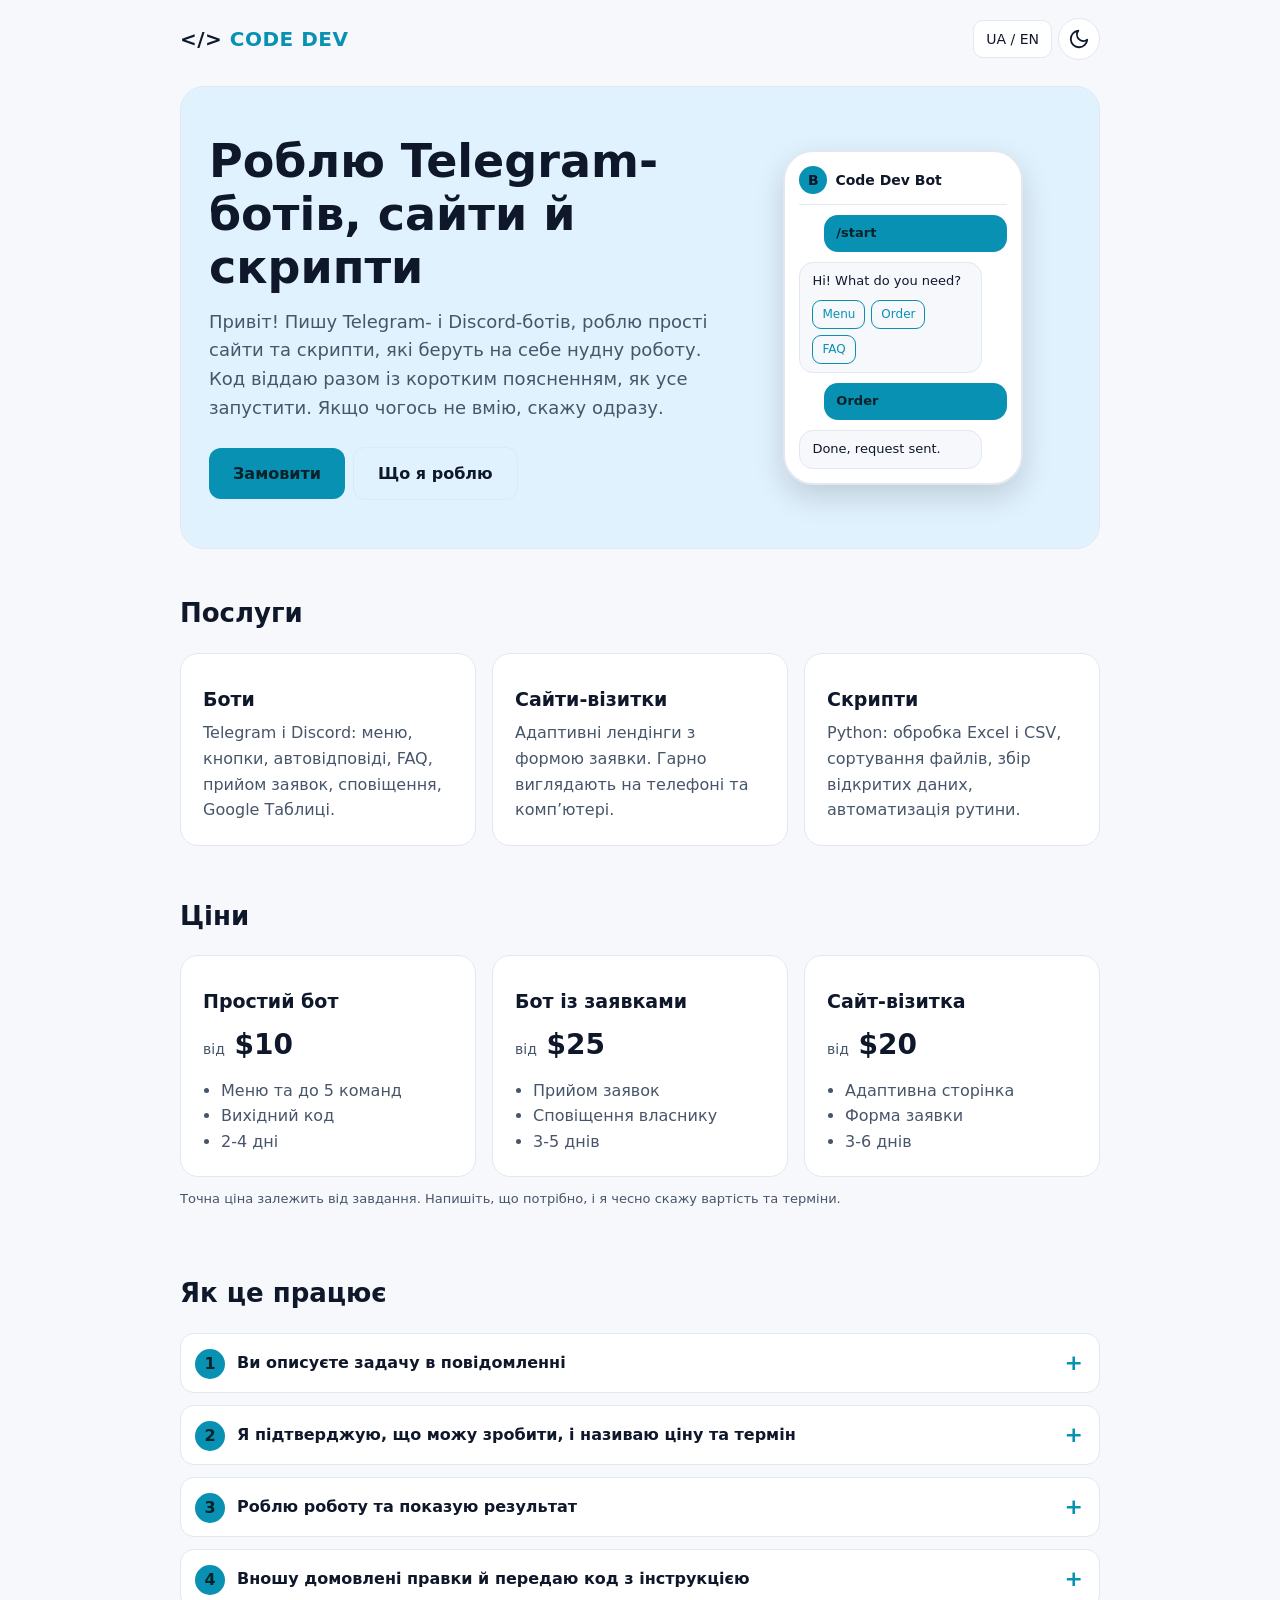
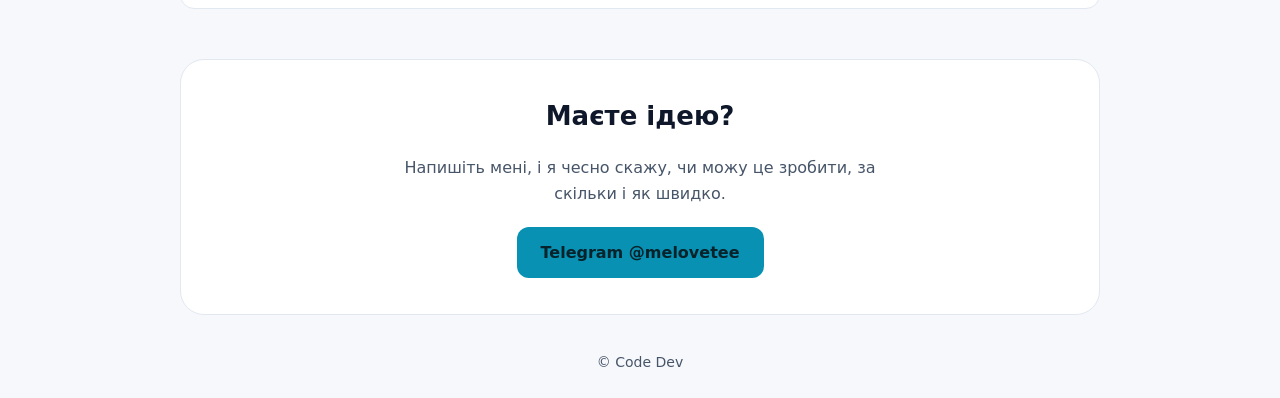
==== commit 49fde763: "Add files via upload" ====
--- a/index.html
+++ b/index.html
@@ -3,7 +3,7 @@
 <head>
 <meta charset="utf-8">
 <meta name="viewport" content="width=device-width, initial-scale=1, viewport-fit=cover">
-<title>Code Dev — боти, сайти, скрипти</title>
+<title>Code Dev | боти, сайти, скрипти</title>
 <link rel="icon" type="image/svg+xml" href="data:image/svg+xml,%3Csvg xmlns='http://www.w3.org/2000/svg' viewBox='0 0 64 64'%3E%3Cdefs%3E%3ClinearGradient id='g' x1='0' y1='0' x2='1' y2='1'%3E%3Cstop offset='0' stop-color='%2322d3ee'/%3E%3Cstop offset='1' stop-color='%2334d399'/%3E%3C/linearGradient%3E%3C/defs%3E%3Crect width='64' height='64' rx='14' fill='%230b1220'/%3E%3Cg fill='none' stroke='url(%23g)' stroke-width='6' stroke-linecap='round' stroke-linejoin='round'%3E%3Cpath d='M24 20L12 32l12 12M40 20l12 12-12 12M36 14l-8 36'/%3E%3C/g%3E%3C/svg%3E">
 <link rel="stylesheet" href="style.css">
 </head>
@@ -16,38 +16,36 @@
 
 <div class="hero">
  <div class="hero-text">
- <h1><span lang="uk">Боти, сайти та скрипти,</span><span lang="en">Bots, websites and scripts</span><br><span lang="uk" style="-webkit-text-fill-color:var(--text);color:var(--text)">які працюють за вас</span><span lang="en" style="-webkit-text-fill-color:var(--text);color:var(--text)">that work for you</span></h1>
- <p><span lang="uk">Роблю Telegram- і Discord-боти, односторінкові сайти та Python-скрипти для автоматизації. Чисто, швидко, з вихідним кодом та інструкцією.</span><span lang="en">I build Telegram and Discord bots, one-page websites and Python automation scripts. Clean, fast, with source code and a short guide.</span></p>
+ <h1><span lang="uk">Роблю Telegram-ботів, сайти й скрипти</span><span lang="en">I make Telegram bots, websites and scripts</span></h1>
+ <p><span lang="uk">Привіт! Пишу Telegram- і Discord-ботів, роблю прості сайти та скрипти, які беруть на себе нудну роботу. Код віддаю разом із коротким поясненням, як усе запустити. Якщо чогось не вмію, скажу одразу.</span><span lang="en">Hi! I write Telegram and Discord bots and make simple websites and scripts that take over boring tasks. I hand over the code with a short explanation of how to run it. If I can’t do something, I’ll say so right away.</span></p>
  <a class="btn" href="#contact"><span lang="uk">Замовити</span><span lang="en">Order now</span></a><a class="btn alt" href="#services"><span lang="uk">Що я роблю</span><span lang="en">What I do</span></a>
  </div>
  <div class="hero-vis" aria-hidden="true">
-  <div class="badge b1">&lt;/&gt;</div>
-  <div class="phone">
-   <div class="ph-top"><span class="dot">🤖</span>Code Dev Bot</div>
+    <div class="phone">
+   <div class="ph-top"><span class="dot">B</span>Code Dev Bot</div>
    <div class="msg me m1">/start</div>
-   <div class="msg bot m2">Hi! What do you need? 👇<div class="kb"><i>📋 Menu</i><i>🛒 Order</i><i>❓ FAQ</i></div></div>
-   <div class="msg me m3">🛒 Order</div>
-   <div class="msg bot m4">Done! Your request was sent ✅</div>
+   <div class="msg bot m2">Hi! What do you need?<div class="kb"><i>Menu</i><i>Order</i><i>FAQ</i></div></div>
+   <div class="msg me m3">Order</div>
+   <div class="msg bot m4">Done, request sent.</div>
   </div>
-  <div class="badge b2">⚡ Python</div>
- </div>
+   </div>
 </div>
 
 <section id="services">
  <h2><span lang="uk">Послуги</span><span lang="en">Services</span></h2>
  <div class="grid">
-  <div class="card" data-target="d-bots"><div class="ico">🤖</div><h3><span lang="uk">Боти</span><span lang="en">Bots</span></h3><p><span lang="uk">Telegram і Discord: меню, кнопки, автовідповіді, FAQ, прийом заявок, сповіщення, Google Таблиці.</span><span lang="en">Telegram and Discord: menus, buttons, auto replies, FAQ, order forms, notifications, Google Sheets.</span></p></div>
-  <div class="card" data-target="d-sites"><div class="ico">🌐</div><h3><span lang="uk">Сайти-візитки</span><span lang="en">One-page sites</span></h3><p><span lang="uk">Адаптивні лендінги з формою заявки. Гарно виглядають на телефоні та комп’ютері.</span><span lang="en">Responsive landing pages with a request form. Look great on phones and computers.</span></p></div>
-  <div class="card" data-target="d-scripts"><div class="ico">⚙️</div><h3><span lang="uk">Скрипти</span><span lang="en">Scripts</span></h3><p><span lang="uk">Python: обробка Excel і CSV, сортування файлів, збір відкритих даних, автоматизація рутини.</span><span lang="en">Python: Excel and CSV processing, file sorting, public data collection, routine automation.</span></p></div>
+  <div class="card"><h3><span lang="uk">Боти</span><span lang="en">Bots</span></h3><p><span lang="uk">Telegram і Discord: меню, кнопки, автовідповіді, FAQ, прийом заявок, сповіщення, Google Таблиці.</span><span lang="en">Telegram and Discord: menus, buttons, auto replies, FAQ, order forms, notifications, Google Sheets.</span></p></div>
+  <div class="card"><h3><span lang="uk">Сайти-візитки</span><span lang="en">One-page sites</span></h3><p><span lang="uk">Адаптивні лендінги з формою заявки. Гарно виглядають на телефоні та комп’ютері.</span><span lang="en">Responsive landing pages with a request form. Look great on phones and computers.</span></p></div>
+  <div class="card"><h3><span lang="uk">Скрипти</span><span lang="en">Scripts</span></h3><p><span lang="uk">Python: обробка Excel і CSV, сортування файлів, збір відкритих даних, автоматизація рутини.</span><span lang="en">Python: Excel and CSV processing, file sorting, public data collection, routine automation.</span></p></div>
  </div>
 </section>
 
 <section id="prices">
  <h2><span lang="uk">Ціни</span><span lang="en">Pricing</span></h2>
  <div class="grid">
-  <div class="card" data-target="p-simple"><h3><span lang="uk">Простий бот</span><span lang="en">Simple bot</span></h3><div class="price"><small><span lang="uk">від</span><span lang="en">from</span></small> $10</div><ul><li><span lang="uk">Меню та до 5 команд</span><span lang="en">Menu and up to 5 commands</span></li><li><span lang="uk">Вихідний код</span><span lang="en">Source code</span></li><li><span lang="uk">2-4 дні</span><span lang="en">2-4 days</span></li></ul></div>
-  <div class="card" data-target="p-order"><h3><span lang="uk">Бот із заявками</span><span lang="en">Order bot</span></h3><div class="price"><small><span lang="uk">від</span><span lang="en">from</span></small> $25</div><ul><li><span lang="uk">Прийом заявок</span><span lang="en">Order and request form</span></li><li><span lang="uk">Сповіщення власнику</span><span lang="en">Owner notifications</span></li><li><span lang="uk">3-5 днів</span><span lang="en">3-5 days</span></li></ul></div>
-  <div class="card" data-target="p-site"><h3><span lang="uk">Сайт-візитка</span><span lang="en">One-page site</span></h3><div class="price"><small><span lang="uk">від</span><span lang="en">from</span></small> $20</div><ul><li><span lang="uk">Адаптивна сторінка</span><span lang="en">Responsive page</span></li><li><span lang="uk">Форма заявки</span><span lang="en">Request form</span></li><li><span lang="uk">3-6 днів</span><span lang="en">3-6 days</span></li></ul></div>
+  <div class="card"><h3><span lang="uk">Простий бот</span><span lang="en">Simple bot</span></h3><div class="price"><small><span lang="uk">від</span><span lang="en">from</span></small> $10</div><ul><li><span lang="uk">Меню та до 5 команд</span><span lang="en">Menu and up to 5 commands</span></li><li><span lang="uk">Вихідний код</span><span lang="en">Source code</span></li><li><span lang="uk">2-4 дні</span><span lang="en">2-4 days</span></li></ul></div>
+  <div class="card"><h3><span lang="uk">Бот із заявками</span><span lang="en">Order bot</span></h3><div class="price"><small><span lang="uk">від</span><span lang="en">from</span></small> $25</div><ul><li><span lang="uk">Прийом заявок</span><span lang="en">Order and request form</span></li><li><span lang="uk">Сповіщення власнику</span><span lang="en">Owner notifications</span></li><li><span lang="uk">3-5 днів</span><span lang="en">3-5 days</span></li></ul></div>
+  <div class="card"><h3><span lang="uk">Сайт-візитка</span><span lang="en">One-page site</span></h3><div class="price"><small><span lang="uk">від</span><span lang="en">from</span></small> $20</div><ul><li><span lang="uk">Адаптивна сторінка</span><span lang="en">Responsive page</span></li><li><span lang="uk">Форма заявки</span><span lang="en">Request form</span></li><li><span lang="uk">3-6 днів</span><span lang="en">3-6 days</span></li></ul></div>
  </div>
  <p class="note"><span lang="uk">Точна ціна залежить від завдання. Напишіть, що потрібно, і я чесно скажу вартість та терміни.</span><span lang="en">The exact price depends on the task. Tell me what you need and I will honestly give you the cost and deadline.</span></p>
 </section>
@@ -59,18 +57,6 @@
   <div><details><summary><span lang="uk">Я підтверджую, що можу зробити, і називаю ціну та термін</span><span lang="en">I confirm what I can do and give a price and deadline</span></summary><p><span lang="uk">Я чесно скажу, чи зможу виконати завдання, і назву остаточну ціну та терміни. Якщо щось поза моїми навичками, повідомлю одразу, до початку роботи. Оплату обговорюємо наперед, наприклад частинами: частина на старті, решта після здачі.</span><span lang="en">I will honestly tell you if I can do the task and give the final price and deadline. If something is outside my skills, I will say so before starting. We agree on payment in advance, for example in parts: one part at the start and the rest after delivery.</span></p></details></div>
   <div><details><summary><span lang="uk">Роблю роботу та показую результат</span><span lang="en">I do the work and show you the result</span></summary><p><span lang="uk">Створюю бота, сайт або скрипт і перевіряю, що все працює. Показую проміжний результат, щоб ви могли побачити його до завершення й сказати, що змінити.</span><span lang="en">I build the bot, site or script and check that everything works. I show you a preview so you can see it before it is finished and tell me what to change.</span></p></details></div>
   <div><details><summary><span lang="uk">Вношу домовлені правки й передаю код з інструкцією</span><span lang="en">I make the agreed revisions and hand over the code with a guide</span></summary><p><span lang="uk">Вношу правки, про які ми домовилися, і передаю готову роботу: вихідний код та коротку інструкцію, як запускати й користуватися. Якщо щось незрозуміло, допоможу розібратися.</span><span lang="en">I make the revisions we agreed on and hand over the finished work: the source code and a short guide on how to run and use it. If anything is unclear, I will help you figure it out.</span></p></details></div>
- </div>
-</section>
-
-<section id="details">
- <h2><span lang="uk">Докладніше про послуги та ціни</span><span lang="en">More about services and prices</span></h2>
- <div class="panels">
-  <details class="panel" id="d-bots"><summary><span lang="uk">Боти</span><span lang="en">Bots</span></summary><p><span lang="uk">Telegram- і Discord-боти: головне меню з кнопками, автовідповіді на часті питання, прийом заявок і замовлень, сповіщення вам у чат, запис клієнтів, збереження даних у Google Таблиці. Ви отримуєте робочого бота, вихідний код і коротку інструкцію, як його запускати.</span><span lang="en">Telegram and Discord bots: a main menu with buttons, auto replies to common questions, order and request forms, notifications to your chat, client booking and saving data to Google Sheets. You get a working bot, the source code and a short guide on how to run it.</span></p></details>
-  <details class="panel" id="d-sites"><summary><span lang="uk">Сайти-візитки</span><span lang="en">One-page sites</span></summary><p><span lang="uk">Одна адаптивна сторінка про вас чи ваш бізнес: опис, послуги, ціни, контакти та форма заявки. Добре виглядає на телефоні й комп’ютері. Ви надаєте тексти та приклади сайтів, які вам подобаються, а я роблю дизайн і верстку.</span><span lang="en">A single responsive page about you or your business: description, services, prices, contacts and a request form. It looks good on phones and computers. You provide the texts and examples of sites you like, and I do the design and layout.</span></p></details>
-  <details class="panel" id="d-scripts"><summary><span lang="uk">Скрипти</span><span lang="en">Scripts</span></summary><p><span lang="uk">Невеликі програми на Python, які беруть на себе рутину: обробка Excel і CSV, сортування й перейменування файлів, збір відкритих даних із сайтів, робота з таблицями. Ви отримуєте скрипт із коментарями та інструкцією. Працюю лише із законними завданнями та відкритими даними.</span><span lang="en">Small Python programs that take over routine work: Excel and CSV processing, sorting and renaming files, collecting public data from websites, working with spreadsheets. You get the script with comments and instructions. I only take legal tasks and public data.</span></p></details>
-  <details class="panel" id="p-simple"><summary><span lang="uk">Простий бот: від $10</span><span lang="en">Simple bot: from $10</span></summary><p><span lang="uk">Бот із головним меню, до 5 команд і автовідповідями. Входять вихідний код і 1 правка після здачі, термін 2-4 дні. Підходить для візитки, FAQ або простих відповідей клієнтам. Остаточну ціну називаю після опису завдання.</span><span lang="en">A bot with a main menu, up to 5 commands and auto replies. Includes the source code and 1 revision after delivery, 2-4 days. Good for a business card, FAQ or simple customer replies. I give the final price after you describe the task.</span></p></details>
-  <details class="panel" id="p-order"><summary><span lang="uk">Бот із заявками: від $25</span><span lang="en">Order bot: from $25</span></summary><p><span lang="uk">Усе з простого бота, а також форма замовлення чи заявки та сповіщення власнику в чат. Можна додати другу мову. 2 правки, термін 3-5 днів. Остаточна ціна залежить від кількості кроків у формі.</span><span lang="en">Everything from the simple bot, plus an order or request form and notifications to the owner’s chat. A second language can be added. 2 revisions, 3-5 days. The final price depends on the number of steps in the form.</span></p></details>
-  <details class="panel" id="p-site"><summary><span lang="uk">Сайт-візитка: від $20</span><span lang="en">One-page site: from $20</span></summary><p><span lang="uk">Одна адаптивна сторінка з формою заявки. Термін 3-6 днів, 1-2 правки. Ціна залежить від кількості блоків і від того, чи є в наявності готові тексти та зображення.</span><span lang="en">One responsive page with a request form. 3-6 days, 1-2 revisions. The price depends on the number of blocks and on whether you have ready texts and images.</span></p></details>
  </div>
 </section>
 
--- a/style.css
+++ b/style.css
@@ -0,0 +1,71 @@
+:root{--bg:#f6f8fc;--card:#fff;--text:#0f172a;--muted:#475569;--line:#e2e8f0;--a1:#0891b2;--a2:#059669;--hero1:#e0f2fe;--hero2:#dcfce7;
+box-sizing:border-box;padding-top:env(safe-area-inset-top,0px);padding-bottom:env(safe-area-inset-bottom,0px);color-scheme:light}
+@media (prefers-color-scheme:dark){:root:not([data-theme="light"]){--bg:#0b1220;--card:#111b30;--text:#f1f5f9;--muted:#94a3b8;--line:#22304d;--a1:#22d3ee;--a2:#34d399;--hero1:#10234a;--hero2:#0b2a2a;color-scheme:dark}}
+:root[data-theme="dark"]{--bg:#0b1220;--card:#111b30;--text:#f1f5f9;--muted:#94a3b8;--line:#22304d;--a1:#22d3ee;--a2:#34d399;--hero1:#10234a;--hero2:#0b2a2a;color-scheme:dark}
+html{scroll-behavior:smooth;scroll-padding-top:env(safe-area-inset-top,0px)}
+*{box-sizing:border-box}
+body{margin:0;background:var(--bg);color:var(--text);font:16px/1.6 system-ui,-apple-system,"Segoe UI",Roboto,Arial,sans-serif}
+html[lang="uk"] [lang="en"],html[lang="en"] [lang="uk"]{display:none}
+.wrap{max-width:960px;margin:0 auto;padding:0 20px}
+header{display:flex;justify-content:space-between;align-items:center;padding:18px 0;gap:12px}
+.logo{font-weight:800;font-size:20px;letter-spacing:.5px}
+.logo b{color:var(--a1)}
+.tools button{background:var(--card);color:var(--text);border:1px solid var(--line);border-radius:10px;padding:7px 12px;font:inherit;font-size:14px;cursor:pointer;margin-left:6px}
+.hero{background:var(--hero1);border:1px solid var(--line);border-radius:24px;padding:48px 28px;margin-top:8px}
+.hero h1{font-size:clamp(28px,6vw,46px);line-height:1.15;margin:0 0 14px}
+.hero p{color:var(--muted);max-width:560px;margin:0 0 24px;font-size:18px}
+.btn{display:inline-block;padding:13px 24px;border-radius:12px;font-weight:700;text-decoration:none;color:#06222a;background:var(--a1)}
+.btn.alt{background:transparent;color:var(--text);border:1px solid var(--line);margin-left:8px}
+section{padding:44px 0 6px}
+h2{font-size:26px;margin:0 0 18px}
+.grid{display:grid;gap:16px;grid-template-columns:repeat(auto-fit,minmax(230px,1fr))}
+.card{background:var(--card);border:1px solid var(--line);border-radius:18px;padding:22px}
+.card h3{margin:8px 0 6px;font-size:19px}
+.card p,.card li{color:var(--muted);margin:0}
+.price{font-size:28px;font-weight:800;margin:6px 0}
+.price small{font-size:14px;font-weight:400;color:var(--muted)}
+.card ul{padding-left:18px;margin:10px 0 0}
+.steps{counter-reset:s;display:grid;gap:12px}
+.steps div{background:var(--card);border:1px solid var(--line);border-radius:14px;padding:14px 16px 14px 56px;position:relative}
+.steps div::before{counter-increment:s;content:counter(s);position:absolute;left:14px;top:50%;transform:translateY(-50%);width:30px;height:30px;border-radius:50%;background:var(--a1);color:#06222a;font-weight:800;display:grid;place-items:center}
+.contact{text-align:center;background:var(--card);border:1px solid var(--line);border-radius:24px;padding:36px 20px}
+.contact p{color:var(--muted);max-width:520px;margin:0 auto 20px}
+footer{text-align:center;color:var(--muted);font-size:14px;padding:30px 0 24px}
+.note{font-size:13px;color:var(--muted);margin-top:12px}
+.hero{display:grid;grid-template-columns:1.2fr .8fr;gap:24px;align-items:center}
+.hero-vis{position:relative;min-height:340px;display:grid;place-items:center}
+.phone{width:240px;background:var(--card);border:2px solid var(--line);border-radius:30px;padding:14px;box-shadow:0 12px 30px rgba(0,0,0,.15);min-height:300px}
+.ph-top{display:flex;align-items:center;gap:8px;padding-bottom:10px;border-bottom:1px solid var(--line);font-weight:700;font-size:14px}
+.dot{width:28px;height:28px;border-radius:50%;background:var(--a1);display:grid;place-items:center;font-size:14px}
+.msg{max-width:88%;padding:8px 12px;border-radius:14px;font-size:13px;margin-top:10px;animation:pop 11s infinite backwards}
+.me{margin-left:auto;background:var(--a1);color:#06222a;font-weight:600}
+.bot{background:var(--bg);border:1px solid var(--line)}
+.m1{animation-delay:.4s}.m2{animation-delay:1.6s}.m3{animation-delay:2.8s}.m4{animation-delay:4s}
+.kb{display:flex;gap:6px;margin-top:8px;flex-wrap:wrap}
+.kb i{font-style:normal;font-size:12px;padding:4px 9px;border-radius:9px;border:1px solid var(--a1);color:var(--a1)}
+.rv{opacity:0;transform:translateY(26px);transition:opacity .6s ease,transform .6s ease}
+.rv.in{opacity:1;transform:none}
+.card,.steps div{transition:opacity .6s ease,transform .6s ease,box-shadow .25s ease,border-color .25s ease}
+.card.rv.in:hover,.steps div.rv.in:hover{transform:translateY(-6px);box-shadow:0 10px 24px rgba(0,0,0,.12);border-color:var(--a1)}
+.btn{transition:transform .2s ease,box-shadow .2s ease}
+.btn:hover{transform:translateY(-2px)}
+@keyframes float{0%,100%{transform:translateY(0)}50%{transform:translateY(-10px)}}
+@keyframes shift{0%,100%{background-position:0% 50%}50%{background-position:100% 50%}}
+@keyframes pop{0%{opacity:0;transform:translateY(10px) scale(.95)}6%,88%{opacity:1;transform:none}96%,100%{opacity:0}}
+@media (max-width:720px){.hero{grid-template-columns:1fr;padding:36px 20px}.hero-vis{min-height:320px}}
+@media (prefers-reduced-motion:reduce){*{animation:none!important;transition:none!important}.rv{opacity:1;transform:none}}
+.tools{display:flex;align-items:center}
+#theme{width:42px;height:42px;padding:0;display:grid;place-items:center;border-radius:50%;transition:transform .4s ease,border-color .2s ease,color .2s ease}
+#theme:hover{transform:rotate(25deg);border-color:var(--a1);color:var(--a1)}
+#theme svg{width:22px;height:22px;stroke:currentColor;fill:none;stroke-width:2;stroke-linecap:round;stroke-linejoin:round}
+#theme .sun{display:none}
+:root[data-theme="dark"] #theme .sun{display:block}
+:root[data-theme="dark"] #theme .moon{display:none}
+.steps div::before{top:15px;transform:none}
+.steps details summary{cursor:pointer;font-weight:600;list-style:none;display:flex;justify-content:space-between;align-items:center;gap:12px;min-height:30px}
+.steps details summary::-webkit-details-marker{display:none}
+.steps details summary::after{content:"+";color:var(--a1);font-weight:800;font-size:22px;line-height:1;transition:transform .3s ease}
+.steps details[open] summary::after{transform:rotate(45deg)}
+.steps details p{margin:10px 0 2px;color:var(--muted);animation:fade .4s ease}
+@keyframes fade{from{opacity:0;transform:translateY(-6px)}to{opacity:1;transform:none}}
+
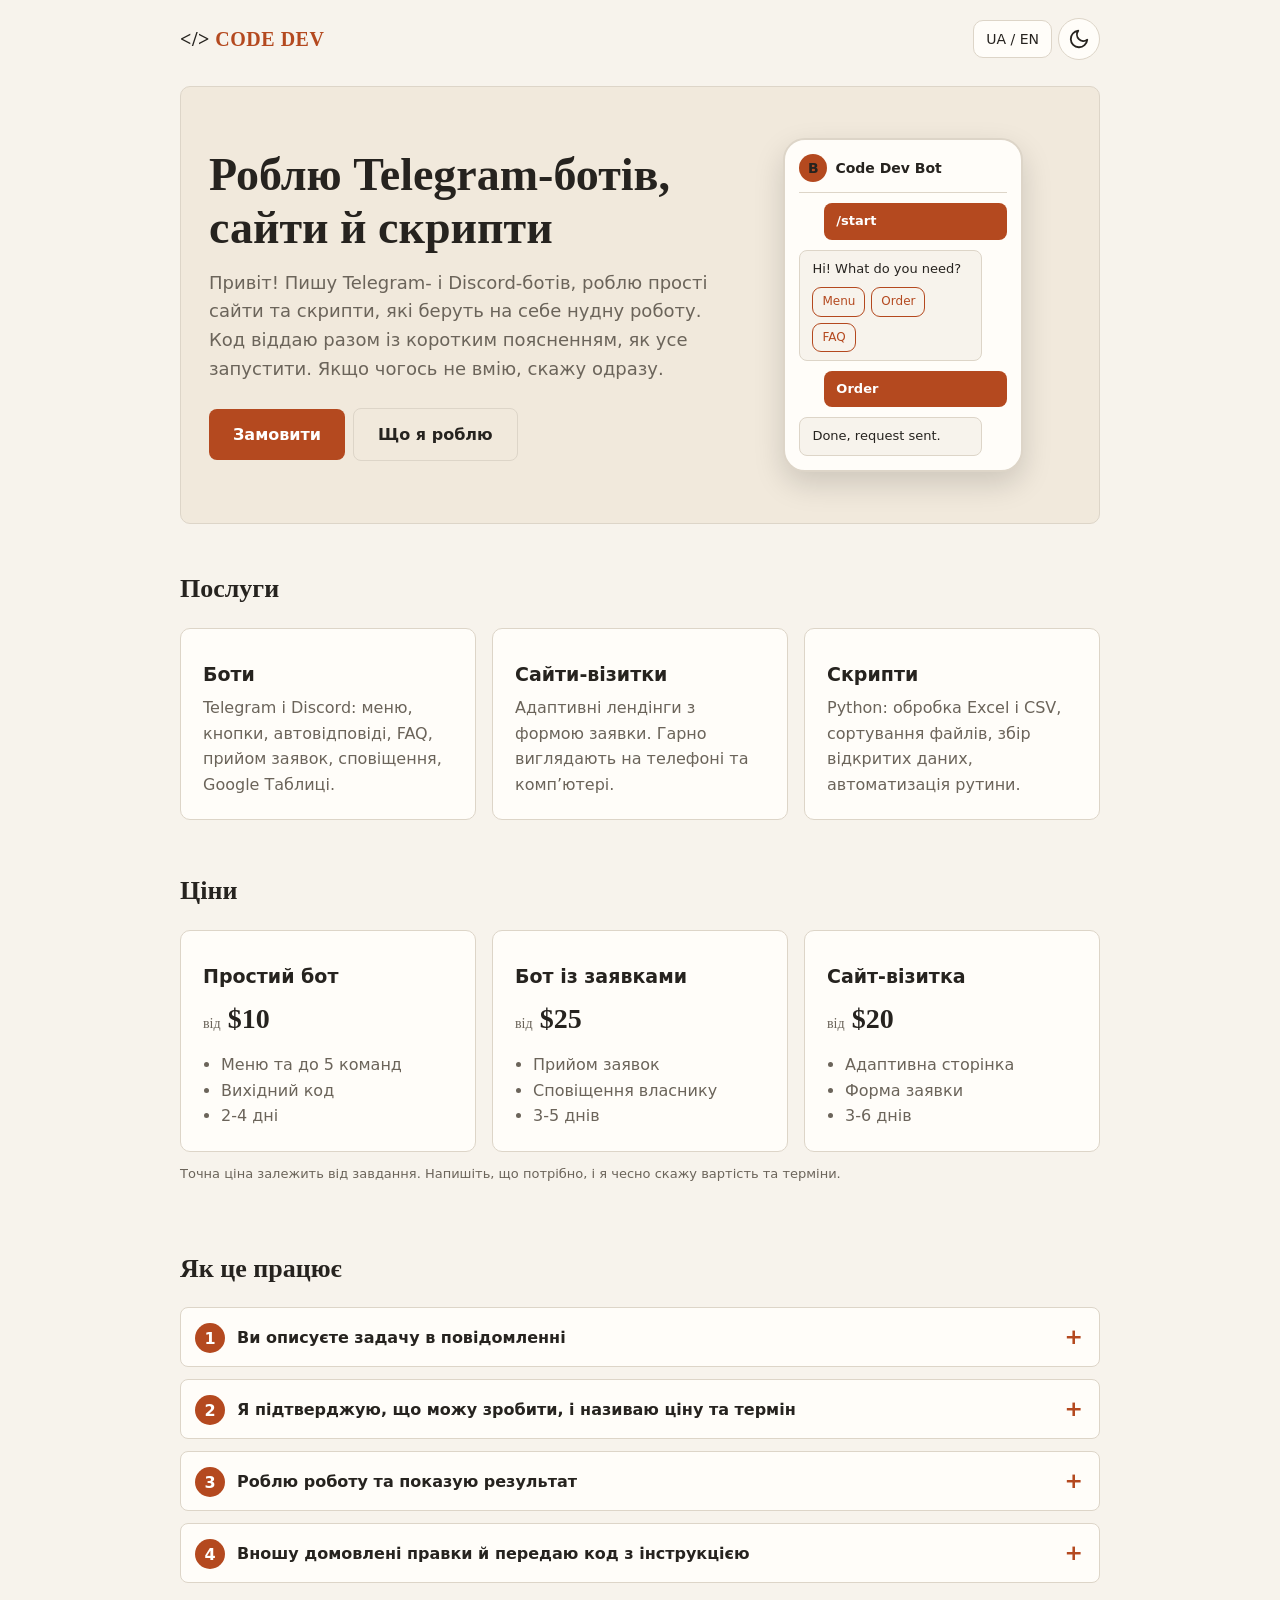
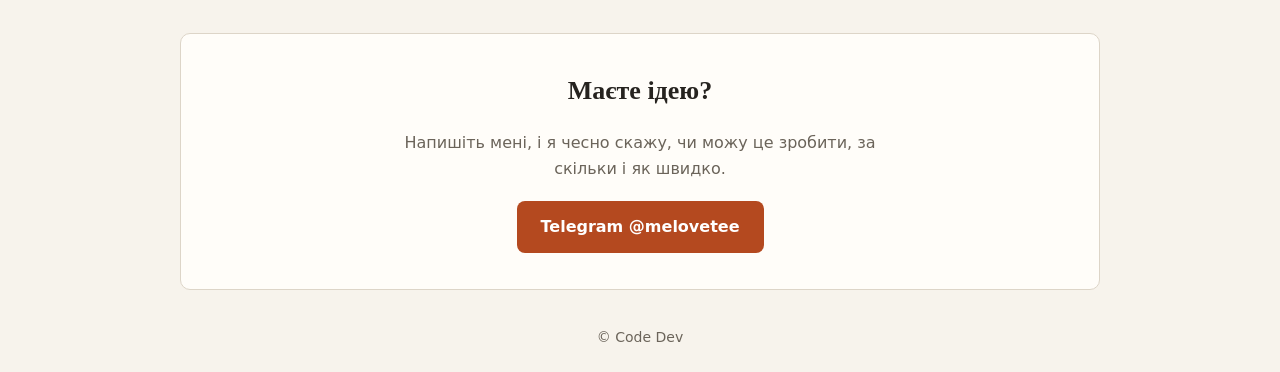
==== commit 76ee2459: "Add files via upload" ====
--- a/index.html
+++ b/index.html
@@ -4,7 +4,7 @@
 <meta charset="utf-8">
 <meta name="viewport" content="width=device-width, initial-scale=1, viewport-fit=cover">
 <title>Code Dev | боти, сайти, скрипти</title>
-<link rel="icon" type="image/svg+xml" href="data:image/svg+xml,%3Csvg xmlns='http://www.w3.org/2000/svg' viewBox='0 0 64 64'%3E%3Cdefs%3E%3ClinearGradient id='g' x1='0' y1='0' x2='1' y2='1'%3E%3Cstop offset='0' stop-color='%2322d3ee'/%3E%3Cstop offset='1' stop-color='%2334d399'/%3E%3C/linearGradient%3E%3C/defs%3E%3Crect width='64' height='64' rx='14' fill='%230b1220'/%3E%3Cg fill='none' stroke='url(%23g)' stroke-width='6' stroke-linecap='round' stroke-linejoin='round'%3E%3Cpath d='M24 20L12 32l12 12M40 20l12 12-12 12M36 14l-8 36'/%3E%3C/g%3E%3C/svg%3E">
+<link rel="icon" type="image/svg+xml" href="data:image/svg+xml,%3Csvg xmlns='http://www.w3.org/2000/svg' viewBox='0 0 64 64'%3E%3Cdefs%3E%3ClinearGradient id='g' x1='0' y1='0' x2='1' y2='1'%3E%3Cstop offset='0' stop-color='%23e59a52'/%3E%3Cstop offset='1' stop-color='%23c97f3a'/%3E%3C/linearGradient%3E%3C/defs%3E%3Crect width='64' height='64' rx='14' fill='%23181613'/%3E%3Cg fill='none' stroke='url(%23g)' stroke-width='6' stroke-linecap='round' stroke-linejoin='round'%3E%3Cpath d='M24 20L12 32l12 12M40 20l12 12-12 12M36 14l-8 36'/%3E%3C/g%3E%3C/svg%3E">
 <link rel="stylesheet" href="style.css">
 </head>
 <body>
--- a/style.css
+++ b/style.css
@@ -1,7 +1,7 @@
-:root{--bg:#f6f8fc;--card:#fff;--text:#0f172a;--muted:#475569;--line:#e2e8f0;--a1:#0891b2;--a2:#059669;--hero1:#e0f2fe;--hero2:#dcfce7;
+:root{--bg:#f7f3ec;--card:#fffdf9;--text:#26231f;--muted:#6b645a;--line:#ddd5c8;--a1:#b4491f;--a2:#8a3a17;--hero1:#f1e9dc;--hero2:#efe3d0;--on-a:#fff;
 box-sizing:border-box;padding-top:env(safe-area-inset-top,0px);padding-bottom:env(safe-area-inset-bottom,0px);color-scheme:light}
-@media (prefers-color-scheme:dark){:root:not([data-theme="light"]){--bg:#0b1220;--card:#111b30;--text:#f1f5f9;--muted:#94a3b8;--line:#22304d;--a1:#22d3ee;--a2:#34d399;--hero1:#10234a;--hero2:#0b2a2a;color-scheme:dark}}
-:root[data-theme="dark"]{--bg:#0b1220;--card:#111b30;--text:#f1f5f9;--muted:#94a3b8;--line:#22304d;--a1:#22d3ee;--a2:#34d399;--hero1:#10234a;--hero2:#0b2a2a;color-scheme:dark}
+@media (prefers-color-scheme:dark){:root:not([data-theme="light"]){--bg:#181613;--card:#211e1a;--text:#ece6dc;--muted:#a39a8c;--line:#38332c;--a1:#e59a52;--a2:#c97f3a;--hero1:#221e19;--hero2:#221e19;--on-a:#1b1208;color-scheme:dark}}
+:root[data-theme="dark"]{--bg:#181613;--card:#211e1a;--text:#ece6dc;--muted:#a39a8c;--line:#38332c;--a1:#e59a52;--a2:#c97f3a;--hero1:#221e19;--hero2:#221e19;--on-a:#1b1208;color-scheme:dark}
 html{scroll-behavior:smooth;scroll-padding-top:env(safe-area-inset-top,0px)}
 *{box-sizing:border-box}
 body{margin:0;background:var(--bg);color:var(--text);font:16px/1.6 system-ui,-apple-system,"Segoe UI",Roboto,Arial,sans-serif}
@@ -11,34 +11,34 @@
 .logo{font-weight:800;font-size:20px;letter-spacing:.5px}
 .logo b{color:var(--a1)}
 .tools button{background:var(--card);color:var(--text);border:1px solid var(--line);border-radius:10px;padding:7px 12px;font:inherit;font-size:14px;cursor:pointer;margin-left:6px}
-.hero{background:var(--hero1);border:1px solid var(--line);border-radius:24px;padding:48px 28px;margin-top:8px}
+.hero{background:var(--hero1);border:1px solid var(--line);border-radius:10px;padding:48px 28px;margin-top:8px}
 .hero h1{font-size:clamp(28px,6vw,46px);line-height:1.15;margin:0 0 14px}
 .hero p{color:var(--muted);max-width:560px;margin:0 0 24px;font-size:18px}
-.btn{display:inline-block;padding:13px 24px;border-radius:12px;font-weight:700;text-decoration:none;color:#06222a;background:var(--a1)}
+.btn{display:inline-block;padding:13px 24px;border-radius:8px;font-weight:700;text-decoration:none;color:var(--on-a);background:var(--a1)}
 .btn.alt{background:transparent;color:var(--text);border:1px solid var(--line);margin-left:8px}
 section{padding:44px 0 6px}
 h2{font-size:26px;margin:0 0 18px}
 .grid{display:grid;gap:16px;grid-template-columns:repeat(auto-fit,minmax(230px,1fr))}
-.card{background:var(--card);border:1px solid var(--line);border-radius:18px;padding:22px}
+.card{background:var(--card);border:1px solid var(--line);border-radius:10px;padding:22px}
 .card h3{margin:8px 0 6px;font-size:19px}
 .card p,.card li{color:var(--muted);margin:0}
 .price{font-size:28px;font-weight:800;margin:6px 0}
 .price small{font-size:14px;font-weight:400;color:var(--muted)}
 .card ul{padding-left:18px;margin:10px 0 0}
 .steps{counter-reset:s;display:grid;gap:12px}
-.steps div{background:var(--card);border:1px solid var(--line);border-radius:14px;padding:14px 16px 14px 56px;position:relative}
-.steps div::before{counter-increment:s;content:counter(s);position:absolute;left:14px;top:50%;transform:translateY(-50%);width:30px;height:30px;border-radius:50%;background:var(--a1);color:#06222a;font-weight:800;display:grid;place-items:center}
-.contact{text-align:center;background:var(--card);border:1px solid var(--line);border-radius:24px;padding:36px 20px}
+.steps div{background:var(--card);border:1px solid var(--line);border-radius:8px;padding:14px 16px 14px 56px;position:relative}
+.steps div::before{counter-increment:s;content:counter(s);position:absolute;left:14px;top:50%;transform:translateY(-50%);width:30px;height:30px;border-radius:50%;background:var(--a1);color:var(--on-a);font-weight:800;display:grid;place-items:center}
+.contact{text-align:center;background:var(--card);border:1px solid var(--line);border-radius:10px;padding:36px 20px}
 .contact p{color:var(--muted);max-width:520px;margin:0 auto 20px}
 footer{text-align:center;color:var(--muted);font-size:14px;padding:30px 0 24px}
 .note{font-size:13px;color:var(--muted);margin-top:12px}
 .hero{display:grid;grid-template-columns:1.2fr .8fr;gap:24px;align-items:center}
 .hero-vis{position:relative;min-height:340px;display:grid;place-items:center}
-.phone{width:240px;background:var(--card);border:2px solid var(--line);border-radius:30px;padding:14px;box-shadow:0 12px 30px rgba(0,0,0,.15);min-height:300px}
+.phone{width:240px;background:var(--card);border:2px solid var(--line);border-radius:22px;padding:14px;box-shadow:0 12px 30px rgba(0,0,0,.15);min-height:300px}
 .ph-top{display:flex;align-items:center;gap:8px;padding-bottom:10px;border-bottom:1px solid var(--line);font-weight:700;font-size:14px}
 .dot{width:28px;height:28px;border-radius:50%;background:var(--a1);display:grid;place-items:center;font-size:14px}
-.msg{max-width:88%;padding:8px 12px;border-radius:14px;font-size:13px;margin-top:10px;animation:pop 11s infinite backwards}
-.me{margin-left:auto;background:var(--a1);color:#06222a;font-weight:600}
+.msg{max-width:88%;padding:8px 12px;border-radius:8px;font-size:13px;margin-top:10px;animation:pop 11s infinite backwards}
+.me{margin-left:auto;background:var(--a1);color:var(--on-a);font-weight:600}
 .bot{background:var(--bg);border:1px solid var(--line)}
 .m1{animation-delay:.4s}.m2{animation-delay:1.6s}.m3{animation-delay:2.8s}.m4{animation-delay:4s}
 .kb{display:flex;gap:6px;margin-top:8px;flex-wrap:wrap}
@@ -46,7 +46,7 @@
 .rv{opacity:0;transform:translateY(26px);transition:opacity .6s ease,transform .6s ease}
 .rv.in{opacity:1;transform:none}
 .card,.steps div{transition:opacity .6s ease,transform .6s ease,box-shadow .25s ease,border-color .25s ease}
-.card.rv.in:hover,.steps div.rv.in:hover{transform:translateY(-6px);box-shadow:0 10px 24px rgba(0,0,0,.12);border-color:var(--a1)}
+.steps div.rv.in:hover{border-color:var(--a1)}
 .btn{transition:transform .2s ease,box-shadow .2s ease}
 .btn:hover{transform:translateY(-2px)}
 @keyframes float{0%,100%{transform:translateY(0)}50%{transform:translateY(-10px)}}
@@ -69,3 +69,6 @@
 .steps details p{margin:10px 0 2px;color:var(--muted);animation:fade .4s ease}
 @keyframes fade{from{opacity:0;transform:translateY(-6px)}to{opacity:1;transform:none}}
 
+
+h1,h2,.logo,.price{font-family:Georgia,"Times New Roman",serif}
+.hero h1{font-weight:700}
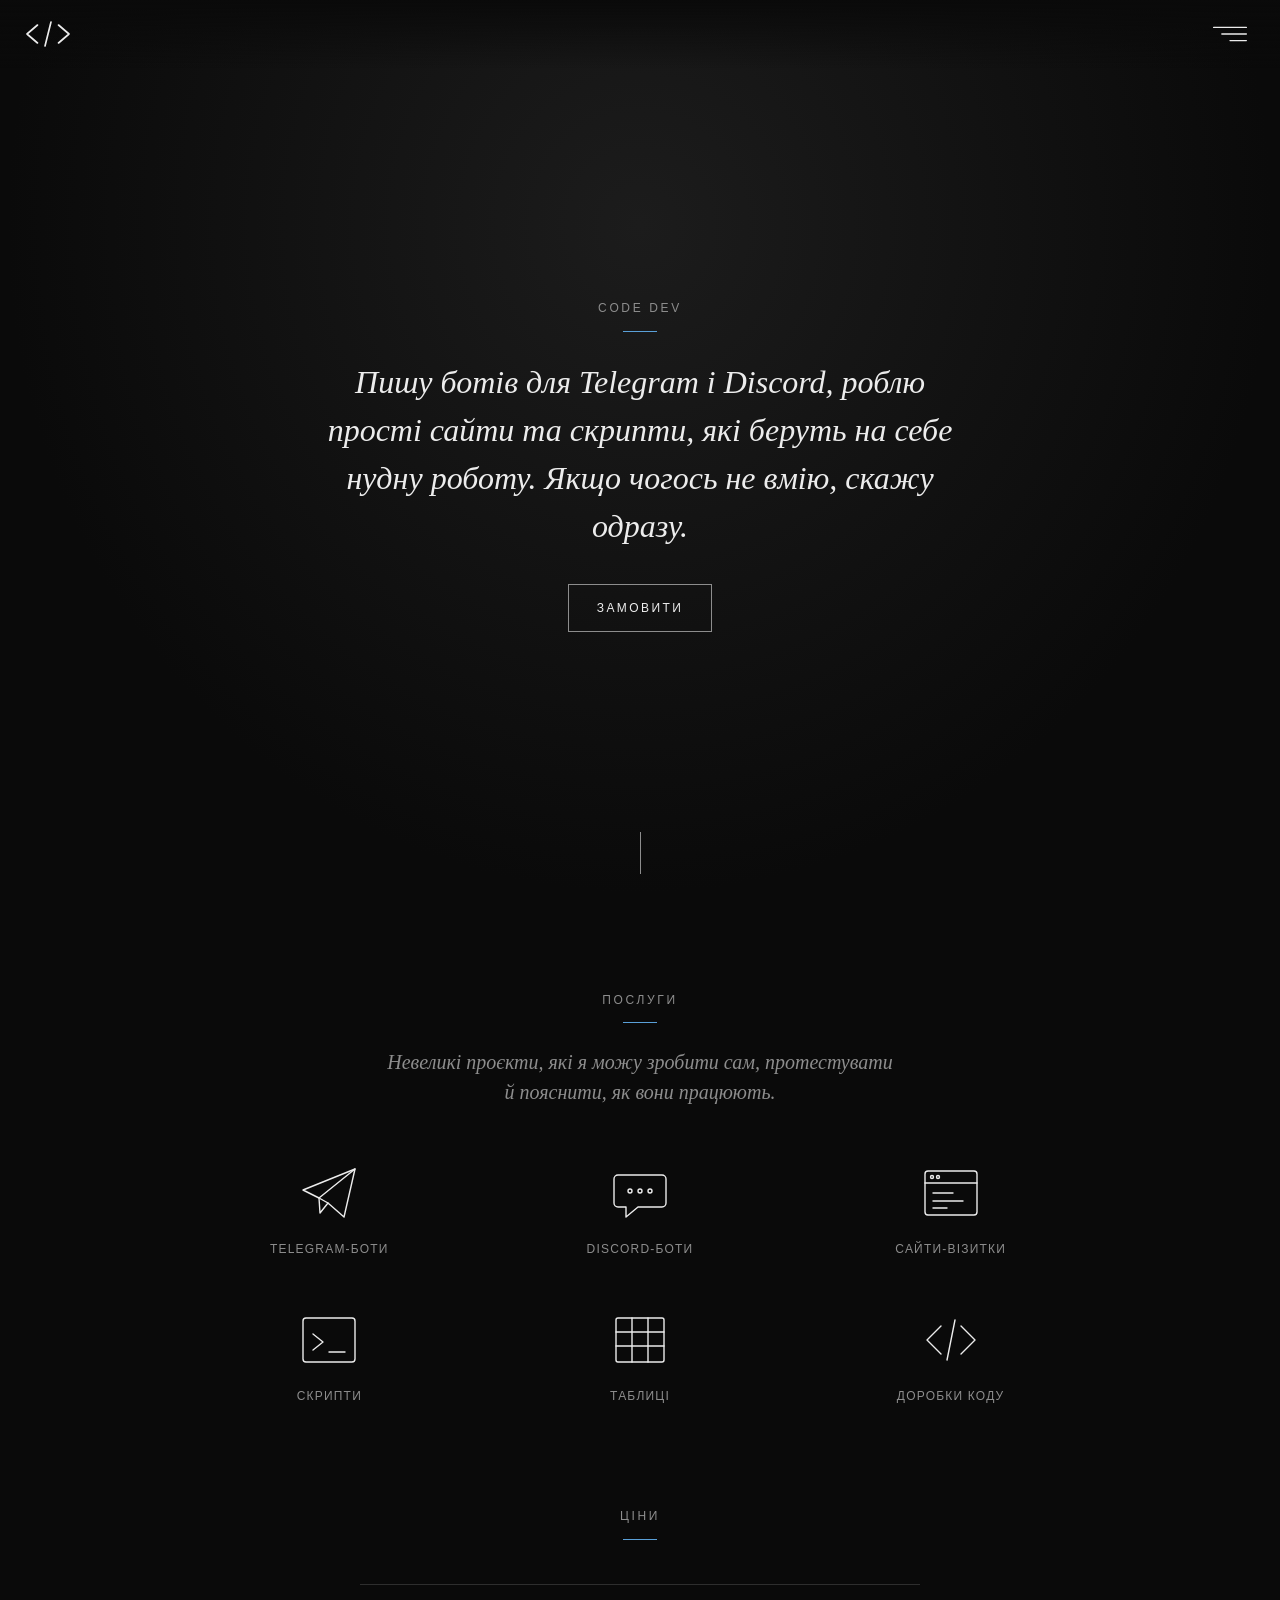
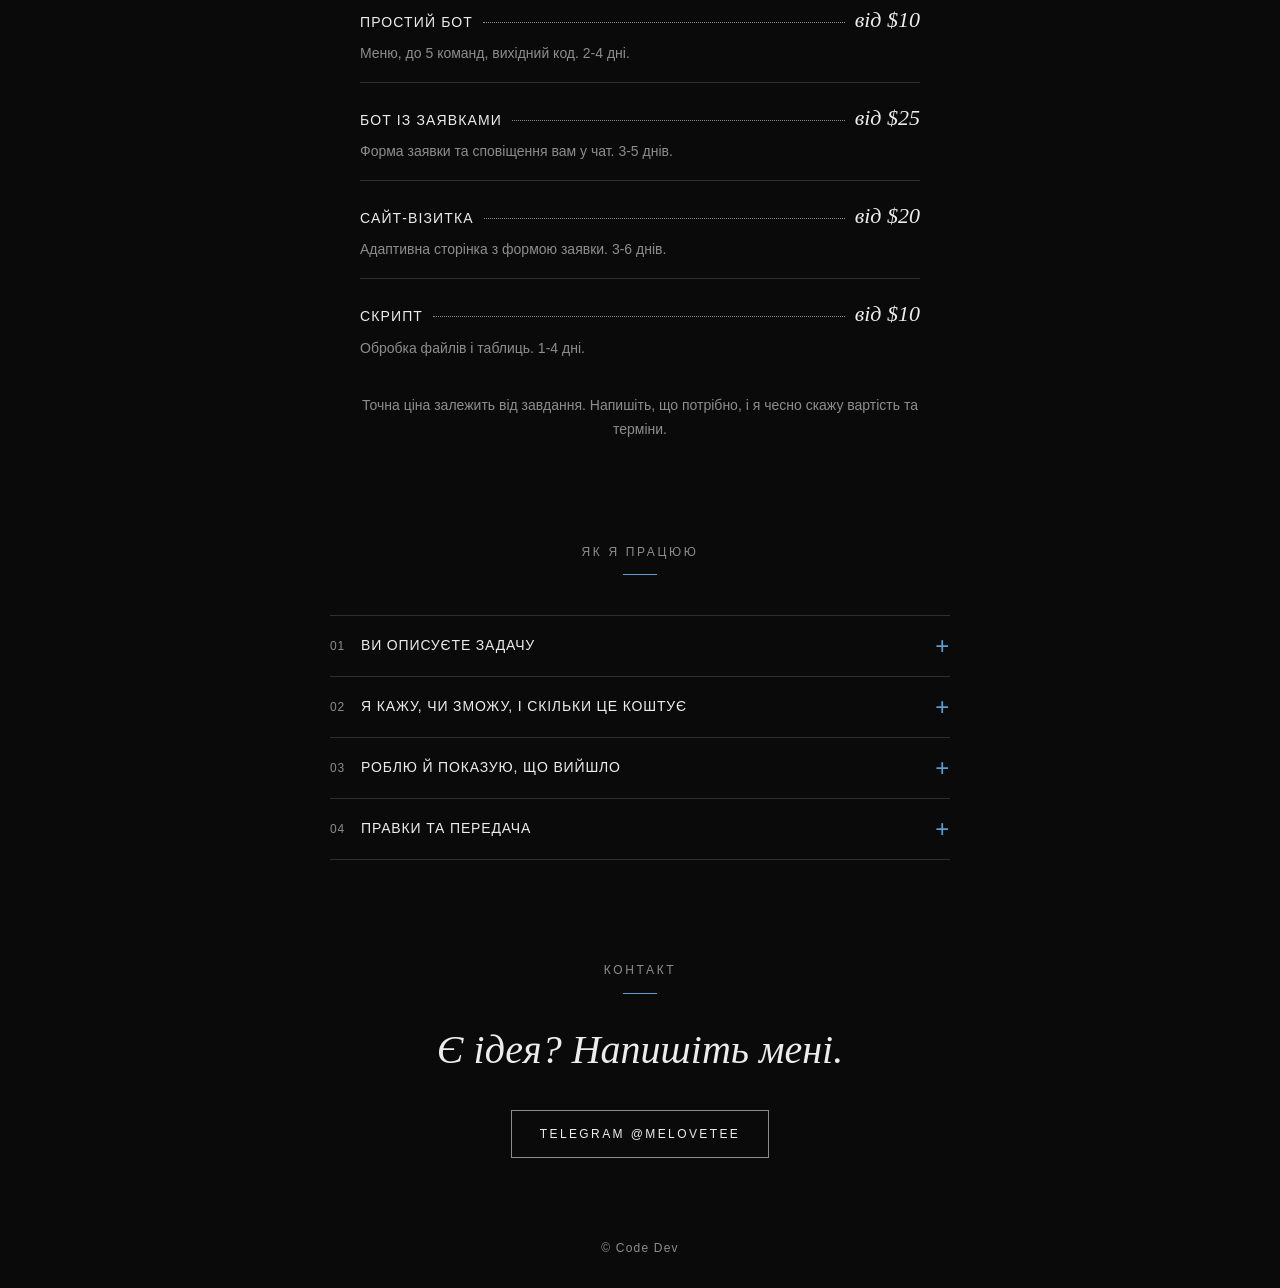
==== commit ddea5cae: "Add files via upload" ====
--- a/index.html
+++ b/index.html
@@ -4,72 +4,81 @@
 <meta charset="utf-8">
 <meta name="viewport" content="width=device-width, initial-scale=1, viewport-fit=cover">
 <title>Code Dev | боти, сайти, скрипти</title>
-<link rel="icon" type="image/svg+xml" href="data:image/svg+xml,%3Csvg xmlns='http://www.w3.org/2000/svg' viewBox='0 0 64 64'%3E%3Cdefs%3E%3ClinearGradient id='g' x1='0' y1='0' x2='1' y2='1'%3E%3Cstop offset='0' stop-color='%23e59a52'/%3E%3Cstop offset='1' stop-color='%23c97f3a'/%3E%3C/linearGradient%3E%3C/defs%3E%3Crect width='64' height='64' rx='14' fill='%23181613'/%3E%3Cg fill='none' stroke='url(%23g)' stroke-width='6' stroke-linecap='round' stroke-linejoin='round'%3E%3Cpath d='M24 20L12 32l12 12M40 20l12 12-12 12M36 14l-8 36'/%3E%3C/g%3E%3C/svg%3E">
+<link rel="icon" type="image/svg+xml" href="data:image/svg+xml,%3Csvg xmlns='http://www.w3.org/2000/svg' viewBox='0 0 64 64'%3E%3Crect width='64' height='64' fill='%230a0a0a'/%3E%3Cpath d='M24 20L12 32l12 12M40 20l12 12-12 12M36 14l-8 36' fill='none' stroke='%23ececec' stroke-width='4' stroke-linecap='round' stroke-linejoin='round'/%3E%3C/svg%3E">
 <link rel="stylesheet" href="style.css">
 </head>
 <body>
-<div class="wrap">
-<header>
- <div class="logo">&lt;/&gt; <b>CODE DEV</b></div>
- <div class="tools"><button id="lang" type="button" aria-label="Language">UA / EN</button><button id="theme" type="button" aria-label="Theme"><svg class="moon" viewBox="0 0 24 24"><path d="M21 12.8A9 9 0 1 1 11.2 3a7 7 0 0 0 9.8 9.8z"/></svg><svg class="sun" viewBox="0 0 24 24"><circle cx="12" cy="12" r="4"/><path d="M12 2v2M12 20v2M4.9 4.9l1.4 1.4M17.7 17.7l1.4 1.4M2 12h2M20 12h2M4.9 19.1l1.4-1.4M17.7 6.3l1.4-1.4"/></svg></button></div>
+
+<header class="bar">
+ <a class="logo" href="#top" aria-label="Code Dev"><svg viewBox="0 0 64 40"><path d="M18 8L4 20l14 12M46 8l14 12-14 12M36 4L28 36"/></svg></a>
+ <button id="open" class="icon-btn" type="button" aria-label="Menu" aria-expanded="false"><svg viewBox="0 0 44 24"><path d="M2 4h40M12 12h30M22 20h20"/></svg></button>
 </header>
 
-<div class="hero">
- <div class="hero-text">
- <h1><span lang="uk">Роблю Telegram-ботів, сайти й скрипти</span><span lang="en">I make Telegram bots, websites and scripts</span></h1>
- <p><span lang="uk">Привіт! Пишу Telegram- і Discord-ботів, роблю прості сайти та скрипти, які беруть на себе нудну роботу. Код віддаю разом із коротким поясненням, як усе запустити. Якщо чогось не вмію, скажу одразу.</span><span lang="en">Hi! I write Telegram and Discord bots and make simple websites and scripts that take over boring tasks. I hand over the code with a short explanation of how to run it. If I can’t do something, I’ll say so right away.</span></p>
- <a class="btn" href="#contact"><span lang="uk">Замовити</span><span lang="en">Order now</span></a><a class="btn alt" href="#services"><span lang="uk">Що я роблю</span><span lang="en">What I do</span></a>
+<div class="menu" id="menu" aria-hidden="true">
+ <button id="close" class="icon-btn close" type="button" aria-label="Close"><svg viewBox="0 0 24 24"><path d="M3 3l18 18M21 3L3 21"/></svg></button>
+ <nav>
+  <a href="#services"><span lang="uk">Послуги</span><span lang="en">Services</span></a>
+  <a href="#prices"><span lang="uk">Ціни</span><span lang="en">Prices</span></a>
+  <a href="#how"><span lang="uk">Як я працюю</span><span lang="en">How I work</span></a>
+  <a href="#contact"><span lang="uk">Контакт</span><span lang="en">Contact</span></a>
+ </nav>
+ <div class="foot">
+  <button id="lang" type="button">UA / EN</button>
+  <button id="theme" type="button"><span lang="uk">Світла / темна</span><span lang="en">Light / dark</span></button>
+  <a href="https://t.me/melovetee" rel="noopener">Telegram</a>
  </div>
- <div class="hero-vis" aria-hidden="true">
-    <div class="phone">
-   <div class="ph-top"><span class="dot">B</span>Code Dev Bot</div>
-   <div class="msg me m1">/start</div>
-   <div class="msg bot m2">Hi! What do you need?<div class="kb"><i>Menu</i><i>Order</i><i>FAQ</i></div></div>
-   <div class="msg me m3">Order</div>
-   <div class="msg bot m4">Done, request sent.</div>
-  </div>
-   </div>
 </div>
 
-<section id="services">
- <h2><span lang="uk">Послуги</span><span lang="en">Services</span></h2>
+<main id="top">
+<section class="hero">
+ <p class="kicker">Code Dev</p>
+ <p class="intro"><span lang="uk">Пишу ботів для Telegram і Discord, роблю прості сайти та скрипти, які беруть на себе нудну роботу. Якщо чогось не вмію, скажу одразу.</span><span lang="en">I write bots for Telegram and Discord and build simple websites and scripts that take over boring work. If I can’t do something, I’ll say so right away.</span></p>
+ <a class="ghost" href="#contact"><span lang="uk">Замовити</span><span lang="en">Order</span></a>
+ <span class="cue"></span>
+</section>
+
+<section class="sec" id="services">
+ <h2 class="kicker"><span lang="uk">Послуги</span><span lang="en">Services</span></h2>
+ <p class="lead"><span lang="uk">Невеликі проєкти, які я можу зробити сам, протестувати й пояснити, як вони працюють.</span><span lang="en">Small projects I can build myself, test and explain how they work.</span></p>
  <div class="grid">
-  <div class="card"><h3><span lang="uk">Боти</span><span lang="en">Bots</span></h3><p><span lang="uk">Telegram і Discord: меню, кнопки, автовідповіді, FAQ, прийом заявок, сповіщення, Google Таблиці.</span><span lang="en">Telegram and Discord: menus, buttons, auto replies, FAQ, order forms, notifications, Google Sheets.</span></p></div>
-  <div class="card"><h3><span lang="uk">Сайти-візитки</span><span lang="en">One-page sites</span></h3><p><span lang="uk">Адаптивні лендінги з формою заявки. Гарно виглядають на телефоні та комп’ютері.</span><span lang="en">Responsive landing pages with a request form. Look great on phones and computers.</span></p></div>
-  <div class="card"><h3><span lang="uk">Скрипти</span><span lang="en">Scripts</span></h3><p><span lang="uk">Python: обробка Excel і CSV, сортування файлів, збір відкритих даних, автоматизація рутини.</span><span lang="en">Python: Excel and CSV processing, file sorting, public data collection, routine automation.</span></p></div>
+  <div><svg viewBox="0 0 64 64"><path d="M6 29L58 8L47 56L31 42L23 52L22 37Z"/><path d="M22 37L58 8M31 42L22 37"/></svg><p><span lang="uk">Telegram-боти</span><span lang="en">Telegram bots</span></p></div>
+  <div><svg viewBox="0 0 64 64"><path d="M10 14h44a4 4 0 0 1 4 4v24a4 4 0 0 1-4 4H30L18 56V46h-8a4 4 0 0 1-4-4V18a4 4 0 0 1 4-4z"/><circle cx="22" cy="30" r="2"/><circle cx="32" cy="30" r="2"/><circle cx="42" cy="30" r="2"/></svg><p><span lang="uk">Discord-боти</span><span lang="en">Discord bots</span></p></div>
+  <div><svg viewBox="0 0 64 64"><rect x="6" y="10" width="52" height="44" rx="3"/><path d="M6 22h52M14 32h20M14 40h30M14 47h14"/><circle cx="13" cy="16" r="1.5"/><circle cx="19" cy="16" r="1.5"/></svg><p><span lang="uk">Сайти-візитки</span><span lang="en">One-page sites</span></p></div>
+  <div><svg viewBox="0 0 64 64"><rect x="6" y="10" width="52" height="44" rx="3"/><path d="M16 26l10 8-10 8M32 44h16"/></svg><p><span lang="uk">Скрипти</span><span lang="en">Scripts</span></p></div>
+  <div><svg viewBox="0 0 64 64"><rect x="8" y="10" width="48" height="44" rx="2"/><path d="M8 24h48M8 38h48M24 10v44M40 10v44"/></svg><p><span lang="uk">Таблиці</span><span lang="en">Spreadsheets</span></p></div>
+  <div><svg viewBox="0 0 64 64"><path d="M22 18L8 32l14 14M42 18l14 14-14 14M36 12L28 52"/></svg><p><span lang="uk">Доробки коду</span><span lang="en">Code fixes</span></p></div>
  </div>
 </section>
 
-<section id="prices">
- <h2><span lang="uk">Ціни</span><span lang="en">Pricing</span></h2>
- <div class="grid">
-  <div class="card"><h3><span lang="uk">Простий бот</span><span lang="en">Simple bot</span></h3><div class="price"><small><span lang="uk">від</span><span lang="en">from</span></small> $10</div><ul><li><span lang="uk">Меню та до 5 команд</span><span lang="en">Menu and up to 5 commands</span></li><li><span lang="uk">Вихідний код</span><span lang="en">Source code</span></li><li><span lang="uk">2-4 дні</span><span lang="en">2-4 days</span></li></ul></div>
-  <div class="card"><h3><span lang="uk">Бот із заявками</span><span lang="en">Order bot</span></h3><div class="price"><small><span lang="uk">від</span><span lang="en">from</span></small> $25</div><ul><li><span lang="uk">Прийом заявок</span><span lang="en">Order and request form</span></li><li><span lang="uk">Сповіщення власнику</span><span lang="en">Owner notifications</span></li><li><span lang="uk">3-5 днів</span><span lang="en">3-5 days</span></li></ul></div>
-  <div class="card"><h3><span lang="uk">Сайт-візитка</span><span lang="en">One-page site</span></h3><div class="price"><small><span lang="uk">від</span><span lang="en">from</span></small> $20</div><ul><li><span lang="uk">Адаптивна сторінка</span><span lang="en">Responsive page</span></li><li><span lang="uk">Форма заявки</span><span lang="en">Request form</span></li><li><span lang="uk">3-6 днів</span><span lang="en">3-6 days</span></li></ul></div>
+<section class="sec" id="prices">
+ <h2 class="kicker"><span lang="uk">Ціни</span><span lang="en">Prices</span></h2>
+ <div class="plist">
+  <div class="price"><div class="top"><b><span lang="uk">Простий бот</span><span lang="en">Simple bot</span></b><i class="dots"></i><b class="p"><span lang="uk">від</span><span lang="en">from</span> $10</b></div><p class="sub"><span lang="uk">Меню, до 5 команд, вихідний код. 2-4 дні.</span><span lang="en">Menu, up to 5 commands, source code. 2-4 days.</span></p></div>
+  <div class="price"><div class="top"><b><span lang="uk">Бот із заявками</span><span lang="en">Order bot</span></b><i class="dots"></i><b class="p"><span lang="uk">від</span><span lang="en">from</span> $25</b></div><p class="sub"><span lang="uk">Форма заявки та сповіщення вам у чат. 3-5 днів.</span><span lang="en">Request form and notifications to your chat. 3-5 days.</span></p></div>
+  <div class="price"><div class="top"><b><span lang="uk">Сайт-візитка</span><span lang="en">One-page site</span></b><i class="dots"></i><b class="p"><span lang="uk">від</span><span lang="en">from</span> $20</b></div><p class="sub"><span lang="uk">Адаптивна сторінка з формою заявки. 3-6 днів.</span><span lang="en">Responsive page with a request form. 3-6 days.</span></p></div>
+  <div class="price"><div class="top"><b><span lang="uk">Скрипт</span><span lang="en">Script</span></b><i class="dots"></i><b class="p"><span lang="uk">від</span><span lang="en">from</span> $10</b></div><p class="sub"><span lang="uk">Обробка файлів і таблиць. 1-4 дні.</span><span lang="en">File and spreadsheet processing. 1-4 days.</span></p></div>
  </div>
- <p class="note"><span lang="uk">Точна ціна залежить від завдання. Напишіть, що потрібно, і я чесно скажу вартість та терміни.</span><span lang="en">The exact price depends on the task. Tell me what you need and I will honestly give you the cost and deadline.</span></p>
+ <p class="note"><span lang="uk">Точна ціна залежить від завдання. Напишіть, що потрібно, і я чесно скажу вартість та терміни.</span><span lang="en">The exact price depends on the task. Tell me what you need and I’ll honestly give you the cost and deadline.</span></p>
 </section>
 
-<section>
- <h2><span lang="uk">Як це працює</span><span lang="en">How it works</span></h2>
+<section class="sec" id="how">
+ <h2 class="kicker"><span lang="uk">Як я працюю</span><span lang="en">How I work</span></h2>
  <div class="steps">
-  <div><details><summary><span lang="uk">Ви описуєте задачу в повідомленні</span><span lang="en">You describe your task in a message</span></summary><p><span lang="uk">Напишіть, що вам потрібно: для чого бот чи сайт, які кнопки або сторінки потрібні, чи є тексти та приклади, які вам подобаються. Чим більше деталей, тим точніша ціна й швидший результат.</span><span lang="en">Tell me what you need: what the bot or site is for, which buttons or pages you want, and whether you have texts and examples you like. The more details, the more accurate the price and the faster the result.</span></p></details></div>
-  <div><details><summary><span lang="uk">Я підтверджую, що можу зробити, і називаю ціну та термін</span><span lang="en">I confirm what I can do and give a price and deadline</span></summary><p><span lang="uk">Я чесно скажу, чи зможу виконати завдання, і назву остаточну ціну та терміни. Якщо щось поза моїми навичками, повідомлю одразу, до початку роботи. Оплату обговорюємо наперед, наприклад частинами: частина на старті, решта після здачі.</span><span lang="en">I will honestly tell you if I can do the task and give the final price and deadline. If something is outside my skills, I will say so before starting. We agree on payment in advance, for example in parts: one part at the start and the rest after delivery.</span></p></details></div>
-  <div><details><summary><span lang="uk">Роблю роботу та показую результат</span><span lang="en">I do the work and show you the result</span></summary><p><span lang="uk">Створюю бота, сайт або скрипт і перевіряю, що все працює. Показую проміжний результат, щоб ви могли побачити його до завершення й сказати, що змінити.</span><span lang="en">I build the bot, site or script and check that everything works. I show you a preview so you can see it before it is finished and tell me what to change.</span></p></details></div>
-  <div><details><summary><span lang="uk">Вношу домовлені правки й передаю код з інструкцією</span><span lang="en">I make the agreed revisions and hand over the code with a guide</span></summary><p><span lang="uk">Вношу правки, про які ми домовилися, і передаю готову роботу: вихідний код та коротку інструкцію, як запускати й користуватися. Якщо щось незрозуміло, допоможу розібратися.</span><span lang="en">I make the revisions we agreed on and hand over the finished work: the source code and a short guide on how to run and use it. If anything is unclear, I will help you figure it out.</span></p></details></div>
+  <details class="step"><summary><span lang="uk">Ви описуєте задачу</span><span lang="en">You describe the task</span></summary><p><span lang="uk">Напишіть, що вам потрібно: для чого бот чи сайт, які кнопки або сторінки потрібні, чи є тексти та приклади, які вам подобаються. Чим більше деталей, тим точніша ціна.</span><span lang="en">Tell me what you need: what the bot or site is for, which buttons or pages you want, and whether you have texts and examples you like. The more details, the more accurate the price.</span></p></details>
+  <details class="step"><summary><span lang="uk">Я кажу, чи зможу, і скільки це коштує</span><span lang="en">I tell you if I can do it and what it costs</span></summary><p><span lang="uk">Чесно скажу, чи візьмуся, і назву ціну та термін. Якщо щось поза моїми навичками, повідомлю до початку роботи. Оплату обговорюємо частинами: частина на старті, решта після здачі.</span><span lang="en">I’ll honestly say whether I’ll take it, and give a price and deadline. If something is outside my skills, I’ll tell you before I start. We agree on payment in parts: some at the start and the rest after delivery.</span></p></details>
+  <details class="step"><summary><span lang="uk">Роблю й показую, що вийшло</span><span lang="en">I build it and show you the result</span></summary><p><span lang="uk">Створюю бота, сайт чи скрипт і перевіряю, що все працює. Показую проміжний результат, щоб ви могли сказати, що змінити, ще до завершення.</span><span lang="en">I build the bot, site or script and check that it works. I show you a preview so you can say what to change before it’s finished.</span></p></details>
+  <details class="step"><summary><span lang="uk">Правки та передача</span><span lang="en">Revisions and handover</span></summary><p><span lang="uk">Вношу правки, про які ми домовилися, і передаю готову роботу: вихідний код та коротку інструкцію, як запускати й користуватися.</span><span lang="en">I make the revisions we agreed on and hand over the finished work: the source code and a short guide on how to run and use it.</span></p></details>
  </div>
 </section>
 
-<section id="contact">
- <div class="contact">
-  <h2><span lang="uk">Маєте ідею?</span><span lang="en">Got an idea?</span></h2>
-  <p><span lang="uk">Напишіть мені, і я чесно скажу, чи можу це зробити, за скільки і як швидко.</span><span lang="en">Message me and I will honestly tell you if I can do it, how much it costs and how fast.</span></p>
-  <a class="btn" href="https://t.me/melovetee" rel="noopener">Telegram @melovetee</a>
- </div>
+<section class="sec" id="contact">
+ <h2 class="kicker"><span lang="uk">Контакт</span><span lang="en">Contact</span></h2>
+ <p class="big"><span lang="uk">Є ідея? Напишіть мені.</span><span lang="en">Got an idea? Write to me.</span></p>
+ <a class="ghost" href="https://t.me/melovetee" rel="noopener">Telegram @melovetee</a>
 </section>
+</main>
 
 <footer>© Code Dev</footer>
-</div>
 <script src="script.js"></script>
 </body>
 </html>
--- a/style.css
+++ b/style.css
@@ -1,74 +1,59 @@
-:root{--bg:#f7f3ec;--card:#fffdf9;--text:#26231f;--muted:#6b645a;--line:#ddd5c8;--a1:#b4491f;--a2:#8a3a17;--hero1:#f1e9dc;--hero2:#efe3d0;--on-a:#fff;
-box-sizing:border-box;padding-top:env(safe-area-inset-top,0px);padding-bottom:env(safe-area-inset-bottom,0px);color-scheme:light}
-@media (prefers-color-scheme:dark){:root:not([data-theme="light"]){--bg:#181613;--card:#211e1a;--text:#ece6dc;--muted:#a39a8c;--line:#38332c;--a1:#e59a52;--a2:#c97f3a;--hero1:#221e19;--hero2:#221e19;--on-a:#1b1208;color-scheme:dark}}
-:root[data-theme="dark"]{--bg:#181613;--card:#211e1a;--text:#ece6dc;--muted:#a39a8c;--line:#38332c;--a1:#e59a52;--a2:#c97f3a;--hero1:#221e19;--hero2:#221e19;--on-a:#1b1208;color-scheme:dark}
-html{scroll-behavior:smooth;scroll-padding-top:env(safe-area-inset-top,0px)}
+:root{--bg:#0a0a0a;--bg2:#1c1c1c;--menu:#000;--text:#ececec;--muted:#8d8d8d;--line:#2e2e2e;--a:#5aa0d8;color-scheme:dark}
+:root[data-theme="light"]{--bg:#f1efea;--bg2:#fff;--menu:#f1efea;--text:#1a1a1a;--muted:#6f6b64;--line:#cfcac0;--a:#2b6cb0;color-scheme:light}
+html{scroll-behavior:smooth}
 *{box-sizing:border-box}
-body{margin:0;background:var(--bg);color:var(--text);font:16px/1.6 system-ui,-apple-system,"Segoe UI",Roboto,Arial,sans-serif}
+body{margin:0;background:var(--bg);color:var(--text);font:300 17px/1.7 "Helvetica Neue",Helvetica,Arial,system-ui,sans-serif}
 html[lang="uk"] [lang="en"],html[lang="en"] [lang="uk"]{display:none}
-.wrap{max-width:960px;margin:0 auto;padding:0 20px}
-header{display:flex;justify-content:space-between;align-items:center;padding:18px 0;gap:12px}
-.logo{font-weight:800;font-size:20px;letter-spacing:.5px}
-.logo b{color:var(--a1)}
-.tools button{background:var(--card);color:var(--text);border:1px solid var(--line);border-radius:10px;padding:7px 12px;font:inherit;font-size:14px;cursor:pointer;margin-left:6px}
-.hero{background:var(--hero1);border:1px solid var(--line);border-radius:10px;padding:48px 28px;margin-top:8px}
-.hero h1{font-size:clamp(28px,6vw,46px);line-height:1.15;margin:0 0 14px}
-.hero p{color:var(--muted);max-width:560px;margin:0 0 24px;font-size:18px}
-.btn{display:inline-block;padding:13px 24px;border-radius:8px;font-weight:700;text-decoration:none;color:var(--on-a);background:var(--a1)}
-.btn.alt{background:transparent;color:var(--text);border:1px solid var(--line);margin-left:8px}
-section{padding:44px 0 6px}
-h2{font-size:26px;margin:0 0 18px}
-.grid{display:grid;gap:16px;grid-template-columns:repeat(auto-fit,minmax(230px,1fr))}
-.card{background:var(--card);border:1px solid var(--line);border-radius:10px;padding:22px}
-.card h3{margin:8px 0 6px;font-size:19px}
-.card p,.card li{color:var(--muted);margin:0}
-.price{font-size:28px;font-weight:800;margin:6px 0}
-.price small{font-size:14px;font-weight:400;color:var(--muted)}
-.card ul{padding-left:18px;margin:10px 0 0}
-.steps{counter-reset:s;display:grid;gap:12px}
-.steps div{background:var(--card);border:1px solid var(--line);border-radius:8px;padding:14px 16px 14px 56px;position:relative}
-.steps div::before{counter-increment:s;content:counter(s);position:absolute;left:14px;top:50%;transform:translateY(-50%);width:30px;height:30px;border-radius:50%;background:var(--a1);color:var(--on-a);font-weight:800;display:grid;place-items:center}
-.contact{text-align:center;background:var(--card);border:1px solid var(--line);border-radius:10px;padding:36px 20px}
-.contact p{color:var(--muted);max-width:520px;margin:0 auto 20px}
-footer{text-align:center;color:var(--muted);font-size:14px;padding:30px 0 24px}
-.note{font-size:13px;color:var(--muted);margin-top:12px}
-.hero{display:grid;grid-template-columns:1.2fr .8fr;gap:24px;align-items:center}
-.hero-vis{position:relative;min-height:340px;display:grid;place-items:center}
-.phone{width:240px;background:var(--card);border:2px solid var(--line);border-radius:22px;padding:14px;box-shadow:0 12px 30px rgba(0,0,0,.15);min-height:300px}
-.ph-top{display:flex;align-items:center;gap:8px;padding-bottom:10px;border-bottom:1px solid var(--line);font-weight:700;font-size:14px}
-.dot{width:28px;height:28px;border-radius:50%;background:var(--a1);display:grid;place-items:center;font-size:14px}
-.msg{max-width:88%;padding:8px 12px;border-radius:8px;font-size:13px;margin-top:10px;animation:pop 11s infinite backwards}
-.me{margin-left:auto;background:var(--a1);color:var(--on-a);font-weight:600}
-.bot{background:var(--bg);border:1px solid var(--line)}
-.m1{animation-delay:.4s}.m2{animation-delay:1.6s}.m3{animation-delay:2.8s}.m4{animation-delay:4s}
-.kb{display:flex;gap:6px;margin-top:8px;flex-wrap:wrap}
-.kb i{font-style:normal;font-size:12px;padding:4px 9px;border-radius:9px;border:1px solid var(--a1);color:var(--a1)}
-.rv{opacity:0;transform:translateY(26px);transition:opacity .6s ease,transform .6s ease}
+svg{display:block}
+.bar{position:fixed;top:0;left:0;right:0;z-index:20;display:flex;justify-content:space-between;align-items:center;padding:calc(16px + env(safe-area-inset-top,0px)) 24px 16px;background:linear-gradient(var(--bg),transparent)}
+.logo svg{width:48px;height:30px;fill:none;stroke:var(--text);stroke-width:2.2;stroke-linecap:round;stroke-linejoin:round}
+.icon-btn{background:none;border:0;padding:8px;color:var(--text);cursor:pointer}
+.icon-btn svg{width:36px;height:20px;fill:none;stroke:currentColor;stroke-width:1.6;stroke-linecap:round}
+.menu{position:fixed;inset:0;z-index:30;background:var(--menu);display:flex;flex-direction:column;align-items:center;justify-content:center;opacity:0;visibility:hidden;transition:opacity .4s ease,visibility .4s}
+.menu.open{opacity:1;visibility:visible}
+.close{position:absolute;top:calc(16px + env(safe-area-inset-top,0px));right:24px}
+.close svg{width:26px;height:26px}
+.menu nav{display:flex;flex-direction:column;align-items:center;gap:14px}
+.menu nav a{color:var(--muted);text-decoration:none;text-transform:uppercase;letter-spacing:.08em;font-size:clamp(22px,4vw,30px);opacity:0;transform:translateY(14px);transition:opacity .5s ease,transform .5s ease,color .2s}
+.menu nav a:hover{color:var(--text)}
+.menu.open nav a{opacity:1;transform:none}
+.menu.open nav a:nth-child(2){transition-delay:.07s}.menu.open nav a:nth-child(3){transition-delay:.14s}.menu.open nav a:nth-child(4){transition-delay:.21s}
+.foot{position:absolute;left:24px;right:24px;bottom:calc(22px + env(safe-area-inset-bottom,0px));display:flex;justify-content:space-between;align-items:center;gap:10px}
+.foot button,.foot a{background:none;border:0;padding:6px 0;color:var(--muted);font:inherit;font-size:11px;letter-spacing:.1em;text-transform:uppercase;text-decoration:none;cursor:pointer}
+.hero{min-height:100svh;display:flex;flex-direction:column;align-items:center;justify-content:center;text-align:center;padding:100px 24px 70px;background:radial-gradient(ellipse at 50% 25%,var(--bg2),transparent 70%);position:relative}
+.kicker{font-size:12px;letter-spacing:.22em;text-transform:uppercase;color:var(--muted);margin:0;font-weight:400}
+.kicker::after{content:"";display:block;width:34px;height:1px;background:var(--a);margin:12px auto 0}
+.intro,.lead,.big{font-family:Georgia,"Times New Roman",serif;font-style:italic;font-weight:400;line-height:1.5}
+.intro{font-size:clamp(22px,3.6vw,32px);max-width:640px;margin:26px auto 34px}
+.ghost{display:inline-block;border:1px solid var(--muted);color:var(--text);padding:13px 28px;font-size:12px;letter-spacing:.2em;text-transform:uppercase;text-decoration:none}
+.cue{position:absolute;bottom:26px;left:50%;width:1px;height:42px;background:var(--muted);transform-origin:top;animation:cue 2.4s ease-in-out infinite}
+.sec{max-width:960px;margin:0 auto;padding:90px 24px 10px;text-align:center}
+.lead{font-size:20px;color:var(--muted);max-width:520px;margin:24px auto 0}
+.grid{display:grid;grid-template-columns:repeat(3,1fr);gap:48px 20px;margin-top:54px}
+.grid svg{width:64px;height:64px;margin:0 auto;fill:none;stroke:var(--text);stroke-width:1.4;stroke-linecap:round;stroke-linejoin:round}
+.grid p{margin:14px 0 0;font-size:12px;letter-spacing:.1em;text-transform:uppercase;color:var(--muted)}
+.plist{max-width:560px;margin:44px auto 0;text-align:left}
+.price{padding:16px 0;border-top:1px solid var(--line)}
+.top{display:flex;align-items:baseline;gap:10px}
+.top b{font-weight:400;text-transform:uppercase;letter-spacing:.08em;font-size:14px}
+.top b.p{font-family:Georgia,"Times New Roman",serif;font-style:italic;font-size:22px;text-transform:none;letter-spacing:0}
+.dots{flex:1;border-bottom:1px dotted var(--muted);transform:translateY(-4px)}
+.sub{margin:4px 0 0;font-size:14px;color:var(--muted)}
+.note{margin:18px auto 0;max-width:560px;font-size:14px;color:var(--muted)}
+.steps{max-width:620px;margin:40px auto 0;text-align:left;counter-reset:s}
+.step{border-top:1px solid var(--line)}
+.step:last-child{border-bottom:1px solid var(--line)}
+.step summary{cursor:pointer;list-style:none;display:flex;align-items:center;gap:16px;padding:18px 0;font-size:14px;letter-spacing:.06em;text-transform:uppercase}
+.step summary::-webkit-details-marker{display:none}
+.step summary::before{counter-increment:s;content:counter(s,decimal-leading-zero);color:var(--muted);font-size:12px}
+.step summary::after{content:"+";margin-left:auto;color:var(--a);font-size:24px;line-height:1;transition:transform .3s ease}
+.step[open] summary::after{transform:rotate(45deg)}
+.step p{margin:0 0 20px 38px;color:var(--muted);font-size:16px;animation:fade .4s ease}
+.big{font-size:clamp(26px,5vw,40px);margin:26px 0 30px}
+footer{text-align:center;color:var(--muted);font-size:12px;letter-spacing:.1em;padding:70px 24px calc(30px + env(safe-area-inset-bottom,0px))}
+.rv{opacity:0;transform:translateY(18px);transition:opacity .8s ease,transform .8s ease}
 .rv.in{opacity:1;transform:none}
-.card,.steps div{transition:opacity .6s ease,transform .6s ease,box-shadow .25s ease,border-color .25s ease}
-.steps div.rv.in:hover{border-color:var(--a1)}
-.btn{transition:transform .2s ease,box-shadow .2s ease}
-.btn:hover{transform:translateY(-2px)}
-@keyframes float{0%,100%{transform:translateY(0)}50%{transform:translateY(-10px)}}
-@keyframes shift{0%,100%{background-position:0% 50%}50%{background-position:100% 50%}}
-@keyframes pop{0%{opacity:0;transform:translateY(10px) scale(.95)}6%,88%{opacity:1;transform:none}96%,100%{opacity:0}}
-@media (max-width:720px){.hero{grid-template-columns:1fr;padding:36px 20px}.hero-vis{min-height:320px}}
-@media (prefers-reduced-motion:reduce){*{animation:none!important;transition:none!important}.rv{opacity:1;transform:none}}
-.tools{display:flex;align-items:center}
-#theme{width:42px;height:42px;padding:0;display:grid;place-items:center;border-radius:50%;transition:transform .4s ease,border-color .2s ease,color .2s ease}
-#theme:hover{transform:rotate(25deg);border-color:var(--a1);color:var(--a1)}
-#theme svg{width:22px;height:22px;stroke:currentColor;fill:none;stroke-width:2;stroke-linecap:round;stroke-linejoin:round}
-#theme .sun{display:none}
-:root[data-theme="dark"] #theme .sun{display:block}
-:root[data-theme="dark"] #theme .moon{display:none}
-.steps div::before{top:15px;transform:none}
-.steps details summary{cursor:pointer;font-weight:600;list-style:none;display:flex;justify-content:space-between;align-items:center;gap:12px;min-height:30px}
-.steps details summary::-webkit-details-marker{display:none}
-.steps details summary::after{content:"+";color:var(--a1);font-weight:800;font-size:22px;line-height:1;transition:transform .3s ease}
-.steps details[open] summary::after{transform:rotate(45deg)}
-.steps details p{margin:10px 0 2px;color:var(--muted);animation:fade .4s ease}
-@keyframes fade{from{opacity:0;transform:translateY(-6px)}to{opacity:1;transform:none}}
-
-
-h1,h2,.logo,.price{font-family:Georgia,"Times New Roman",serif}
-.hero h1{font-weight:700}
+@keyframes cue{0%{transform:scaleY(0)}50%{transform:scaleY(1)}100%{transform:scaleY(1);opacity:0}}
+@keyframes fade{from{opacity:0;transform:translateY(-5px)}to{opacity:1;transform:none}}
+@media (max-width:640px){.grid{grid-template-columns:repeat(2,1fr)}.sec{padding-top:70px}}
+@media (prefers-reduced-motion:reduce){*{animation:none!important;transition:none!important;scroll-behavior:auto!important}.rv{opacity:1;transform:none}}
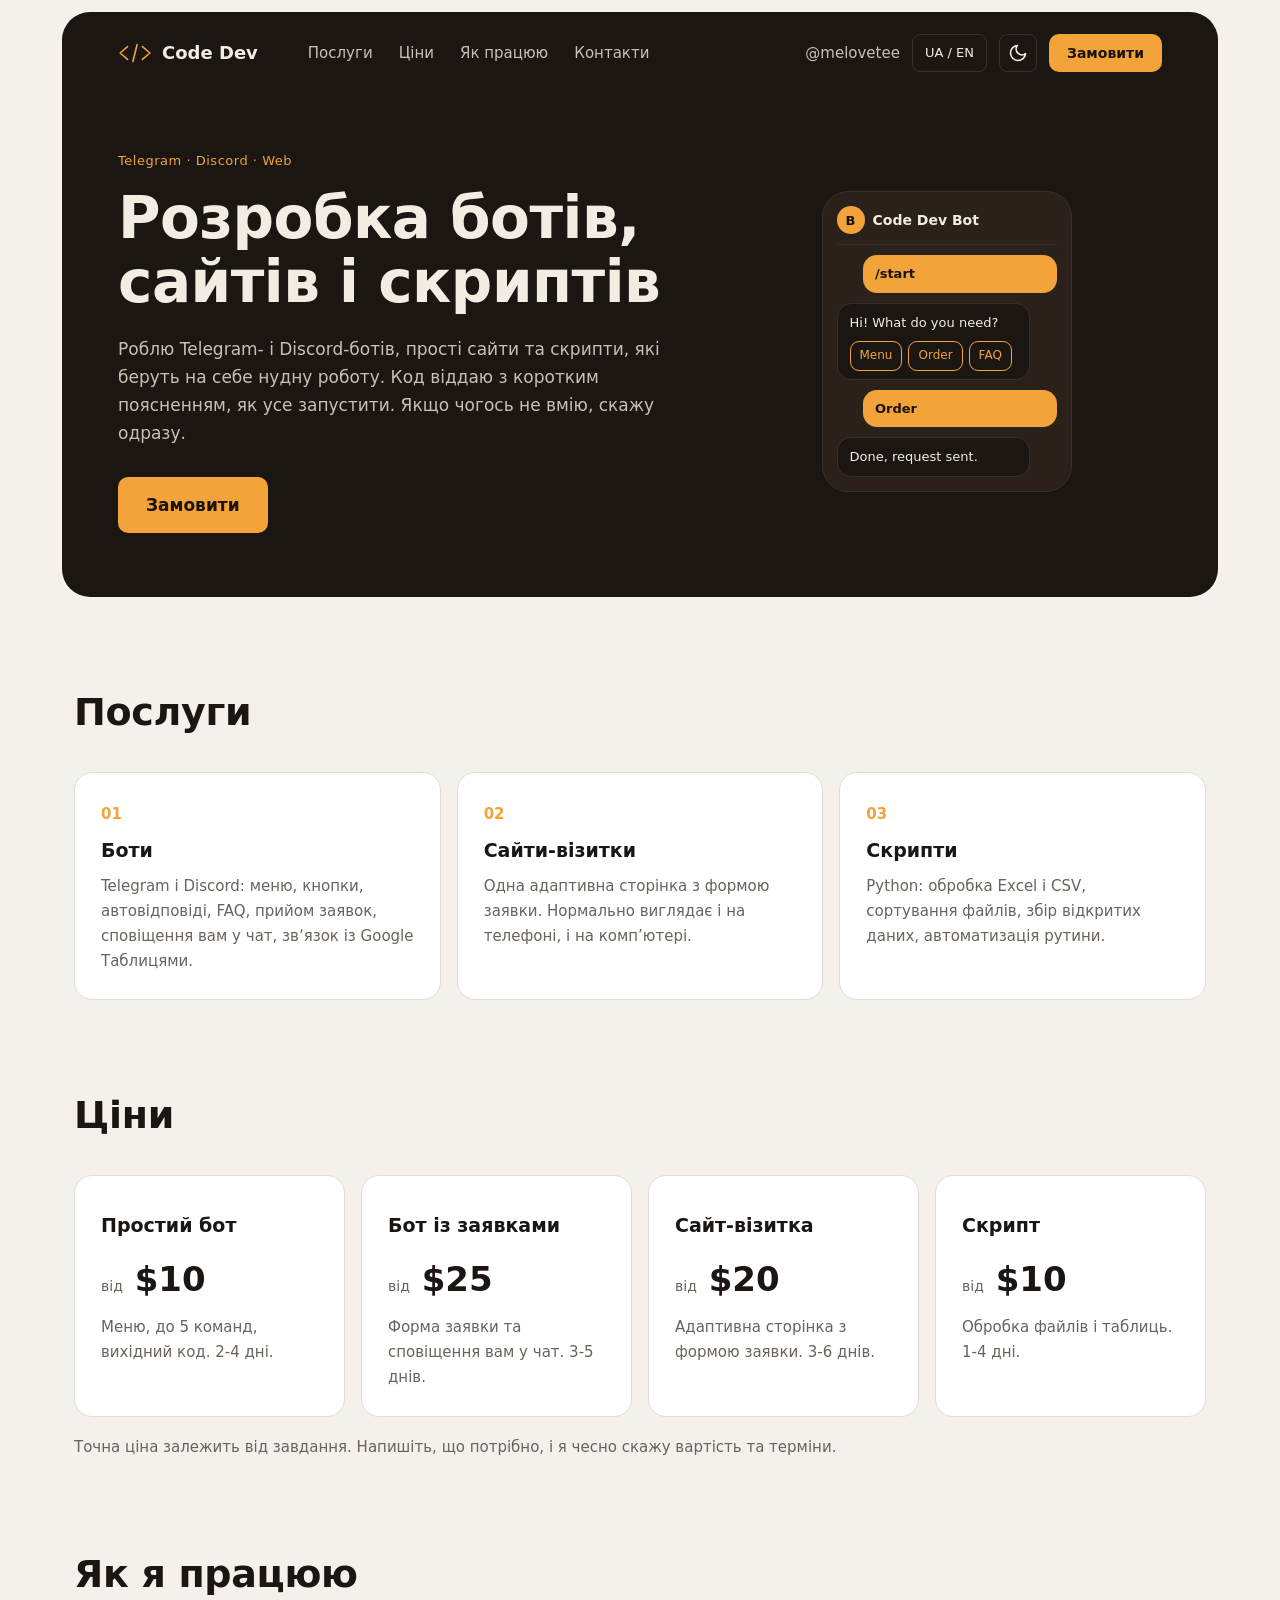
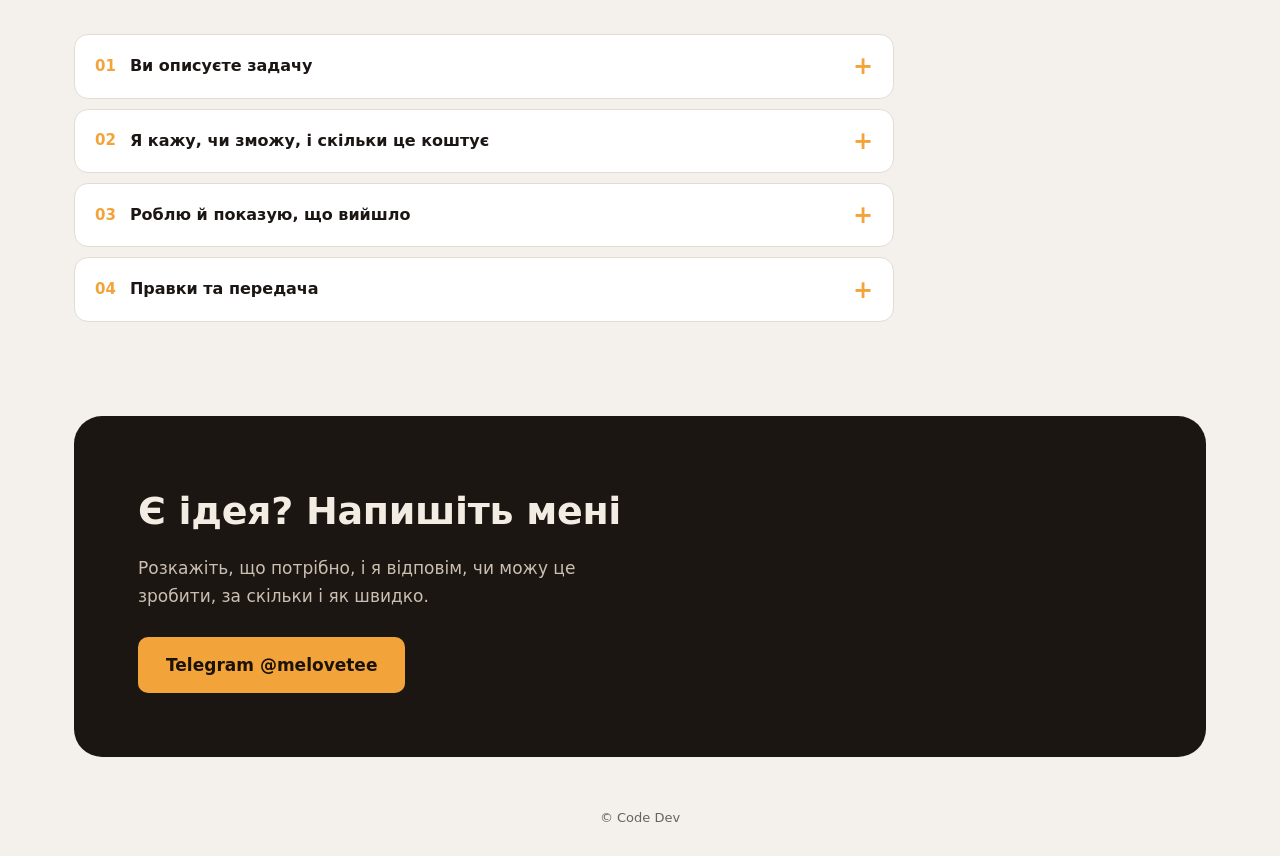
==== commit b56642db: "Add files via upload" ====
--- a/index.html
+++ b/index.html
@@ -4,65 +4,71 @@
 <meta charset="utf-8">
 <meta name="viewport" content="width=device-width, initial-scale=1, viewport-fit=cover">
 <title>Code Dev | боти, сайти, скрипти</title>
-<link rel="icon" type="image/svg+xml" href="data:image/svg+xml,%3Csvg xmlns='http://www.w3.org/2000/svg' viewBox='0 0 64 64'%3E%3Crect width='64' height='64' fill='%230a0a0a'/%3E%3Cpath d='M24 20L12 32l12 12M40 20l12 12-12 12M36 14l-8 36' fill='none' stroke='%23ececec' stroke-width='4' stroke-linecap='round' stroke-linejoin='round'/%3E%3C/svg%3E">
+<link rel="icon" type="image/svg+xml" href="data:image/svg+xml,%3Csvg xmlns='http://www.w3.org/2000/svg' viewBox='0 0 64 64'%3E%3Crect width='64' height='64' rx='14' fill='%23f2a33a'/%3E%3Cpath d='M24 20L12 32l12 12M40 20l12 12-12 12M36 14l-8 36' fill='none' stroke='%231c1613' stroke-width='6' stroke-linecap='round' stroke-linejoin='round'/%3E%3C/svg%3E">
 <link rel="stylesheet" href="style.css">
 </head>
 <body>
+<div class="shell" id="top">
 
-<header class="bar">
- <a class="logo" href="#top" aria-label="Code Dev"><svg viewBox="0 0 64 40"><path d="M18 8L4 20l14 12M46 8l14 12-14 12M36 4L28 36"/></svg></a>
- <button id="open" class="icon-btn" type="button" aria-label="Menu" aria-expanded="false"><svg viewBox="0 0 44 24"><path d="M2 4h40M12 12h30M22 20h20"/></svg></button>
-</header>
+<div class="hero">
+ <div class="nav">
+  <a class="logo" href="#top"><svg viewBox="0 0 64 40"><path d="M18 8L4 20l14 12M46 8l14 12-14 12M36 4L28 36"/></svg><b>Code Dev</b></a>
+  <nav class="links" id="links">
+   <a href="#services"><span lang="uk">Послуги</span><span lang="en">Services</span></a>
+   <a href="#prices"><span lang="uk">Ціни</span><span lang="en">Prices</span></a>
+   <a href="#how"><span lang="uk">Як працюю</span><span lang="en">How I work</span></a>
+   <a href="#contact"><span lang="uk">Контакти</span><span lang="en">Contact</span></a>
+  </nav>
+  <div class="right">
+   <a class="tg" href="https://t.me/melovetee" rel="noopener">@melovetee</a>
+   <button id="lang" class="pill" type="button">UA / EN</button>
+   <button id="theme" class="ib" type="button" aria-label="Theme"><svg class="moon" viewBox="0 0 24 24"><path d="M21 12.8A9 9 0 1 1 11.2 3a7 7 0 0 0 9.8 9.8z"/></svg><svg class="sun" viewBox="0 0 24 24"><circle cx="12" cy="12" r="4"/><path d="M12 2v2M12 20v2M4.9 4.9l1.4 1.4M17.7 17.7l1.4 1.4M2 12h2M20 12h2M4.9 19.1l1.4-1.4M17.7 6.3l1.4-1.4"/></svg></button>
+   <a class="btn sm" href="#contact"><span lang="uk">Замовити</span><span lang="en">Order</span></a>
+   <button id="burger" class="ib" type="button" aria-label="Menu"><svg viewBox="0 0 24 24"><path d="M3 6h18M3 12h18M3 18h18"/></svg></button>
+  </div>
+ </div>
 
-<div class="menu" id="menu" aria-hidden="true">
- <button id="close" class="icon-btn close" type="button" aria-label="Close"><svg viewBox="0 0 24 24"><path d="M3 3l18 18M21 3L3 21"/></svg></button>
- <nav>
-  <a href="#services"><span lang="uk">Послуги</span><span lang="en">Services</span></a>
-  <a href="#prices"><span lang="uk">Ціни</span><span lang="en">Prices</span></a>
-  <a href="#how"><span lang="uk">Як я працюю</span><span lang="en">How I work</span></a>
-  <a href="#contact"><span lang="uk">Контакт</span><span lang="en">Contact</span></a>
- </nav>
- <div class="foot">
-  <button id="lang" type="button">UA / EN</button>
-  <button id="theme" type="button"><span lang="uk">Світла / темна</span><span lang="en">Light / dark</span></button>
-  <a href="https://t.me/melovetee" rel="noopener">Telegram</a>
+ <div class="hgrid">
+  <div>
+   <p class="tag">Telegram · Discord · Web</p>
+   <h1><span lang="uk">Розробка ботів, сайтів і скриптів</span><span lang="en">Bots, websites and scripts</span></h1>
+   <p class="lead"><span lang="uk">Роблю Telegram- і Discord-ботів, прості сайти та скрипти, які беруть на себе нудну роботу. Код віддаю з коротким поясненням, як усе запустити. Якщо чогось не вмію, скажу одразу.</span><span lang="en">I make Telegram and Discord bots, simple websites and scripts that take over boring work. I hand over the code with a short explanation of how to run it. If I can’t do something, I’ll say so right away.</span></p>
+   <a class="btn" href="#contact"><span lang="uk">Замовити</span><span lang="en">Order</span></a>
+  </div>
+  <div class="vis" aria-hidden="true">
+   <div class="phone">
+    <div class="ph-top"><span class="dot">B</span>Code Dev Bot</div>
+    <div class="msg me m1">/start</div>
+    <div class="msg bot m2">Hi! What do you need?<div class="kb"><i>Menu</i><i>Order</i><i>FAQ</i></div></div>
+    <div class="msg me m3">Order</div>
+    <div class="msg bot m4">Done, request sent.</div>
+   </div>
+  </div>
  </div>
 </div>
 
-<main id="top">
-<section class="hero">
- <p class="kicker">Code Dev</p>
- <p class="intro"><span lang="uk">Пишу ботів для Telegram і Discord, роблю прості сайти та скрипти, які беруть на себе нудну роботу. Якщо чогось не вмію, скажу одразу.</span><span lang="en">I write bots for Telegram and Discord and build simple websites and scripts that take over boring work. If I can’t do something, I’ll say so right away.</span></p>
- <a class="ghost" href="#contact"><span lang="uk">Замовити</span><span lang="en">Order</span></a>
- <span class="cue"></span>
-</section>
-
 <section class="sec" id="services">
- <h2 class="kicker"><span lang="uk">Послуги</span><span lang="en">Services</span></h2>
- <p class="lead"><span lang="uk">Невеликі проєкти, які я можу зробити сам, протестувати й пояснити, як вони працюють.</span><span lang="en">Small projects I can build myself, test and explain how they work.</span></p>
- <div class="grid">
-  <div><svg viewBox="0 0 64 64"><path d="M6 29L58 8L47 56L31 42L23 52L22 37Z"/><path d="M22 37L58 8M31 42L22 37"/></svg><p><span lang="uk">Telegram-боти</span><span lang="en">Telegram bots</span></p></div>
-  <div><svg viewBox="0 0 64 64"><path d="M10 14h44a4 4 0 0 1 4 4v24a4 4 0 0 1-4 4H30L18 56V46h-8a4 4 0 0 1-4-4V18a4 4 0 0 1 4-4z"/><circle cx="22" cy="30" r="2"/><circle cx="32" cy="30" r="2"/><circle cx="42" cy="30" r="2"/></svg><p><span lang="uk">Discord-боти</span><span lang="en">Discord bots</span></p></div>
-  <div><svg viewBox="0 0 64 64"><rect x="6" y="10" width="52" height="44" rx="3"/><path d="M6 22h52M14 32h20M14 40h30M14 47h14"/><circle cx="13" cy="16" r="1.5"/><circle cx="19" cy="16" r="1.5"/></svg><p><span lang="uk">Сайти-візитки</span><span lang="en">One-page sites</span></p></div>
-  <div><svg viewBox="0 0 64 64"><rect x="6" y="10" width="52" height="44" rx="3"/><path d="M16 26l10 8-10 8M32 44h16"/></svg><p><span lang="uk">Скрипти</span><span lang="en">Scripts</span></p></div>
-  <div><svg viewBox="0 0 64 64"><rect x="8" y="10" width="48" height="44" rx="2"/><path d="M8 24h48M8 38h48M24 10v44M40 10v44"/></svg><p><span lang="uk">Таблиці</span><span lang="en">Spreadsheets</span></p></div>
-  <div><svg viewBox="0 0 64 64"><path d="M22 18L8 32l14 14M42 18l14 14-14 14M36 12L28 52"/></svg><p><span lang="uk">Доробки коду</span><span lang="en">Code fixes</span></p></div>
+ <h2><span lang="uk">Послуги</span><span lang="en">Services</span></h2>
+ <div class="cards">
+  <div class="c"><span class="n">01</span><h3><span lang="uk">Боти</span><span lang="en">Bots</span></h3><p><span lang="uk">Telegram і Discord: меню, кнопки, автовідповіді, FAQ, прийом заявок, сповіщення вам у чат, звʼязок із Google Таблицями.</span><span lang="en">Telegram and Discord: menus, buttons, auto replies, FAQ, order forms, notifications to your chat, Google Sheets.</span></p></div>
+  <div class="c"><span class="n">02</span><h3><span lang="uk">Сайти-візитки</span><span lang="en">One-page sites</span></h3><p><span lang="uk">Одна адаптивна сторінка з формою заявки. Нормально виглядає і на телефоні, і на комп’ютері.</span><span lang="en">One responsive page with a request form. Looks fine on both phones and computers.</span></p></div>
+  <div class="c"><span class="n">03</span><h3><span lang="uk">Скрипти</span><span lang="en">Scripts</span></h3><p><span lang="uk">Python: обробка Excel і CSV, сортування файлів, збір відкритих даних, автоматизація рутини.</span><span lang="en">Python: Excel and CSV processing, file sorting, public data collection, routine automation.</span></p></div>
  </div>
 </section>
 
 <section class="sec" id="prices">
- <h2 class="kicker"><span lang="uk">Ціни</span><span lang="en">Prices</span></h2>
- <div class="plist">
-  <div class="price"><div class="top"><b><span lang="uk">Простий бот</span><span lang="en">Simple bot</span></b><i class="dots"></i><b class="p"><span lang="uk">від</span><span lang="en">from</span> $10</b></div><p class="sub"><span lang="uk">Меню, до 5 команд, вихідний код. 2-4 дні.</span><span lang="en">Menu, up to 5 commands, source code. 2-4 days.</span></p></div>
-  <div class="price"><div class="top"><b><span lang="uk">Бот із заявками</span><span lang="en">Order bot</span></b><i class="dots"></i><b class="p"><span lang="uk">від</span><span lang="en">from</span> $25</b></div><p class="sub"><span lang="uk">Форма заявки та сповіщення вам у чат. 3-5 днів.</span><span lang="en">Request form and notifications to your chat. 3-5 days.</span></p></div>
-  <div class="price"><div class="top"><b><span lang="uk">Сайт-візитка</span><span lang="en">One-page site</span></b><i class="dots"></i><b class="p"><span lang="uk">від</span><span lang="en">from</span> $20</b></div><p class="sub"><span lang="uk">Адаптивна сторінка з формою заявки. 3-6 днів.</span><span lang="en">Responsive page with a request form. 3-6 days.</span></p></div>
-  <div class="price"><div class="top"><b><span lang="uk">Скрипт</span><span lang="en">Script</span></b><i class="dots"></i><b class="p"><span lang="uk">від</span><span lang="en">from</span> $10</b></div><p class="sub"><span lang="uk">Обробка файлів і таблиць. 1-4 дні.</span><span lang="en">File and spreadsheet processing. 1-4 days.</span></p></div>
+ <h2><span lang="uk">Ціни</span><span lang="en">Prices</span></h2>
+ <div class="cards four">
+  <div class="c"><h3><span lang="uk">Простий бот</span><span lang="en">Simple bot</span></h3><div class="pr"><small><span lang="uk">від</span><span lang="en">from</span></small> $10</div><p><span lang="uk">Меню, до 5 команд, вихідний код. 2-4 дні.</span><span lang="en">Menu, up to 5 commands, source code. 2-4 days.</span></p></div>
+  <div class="c"><h3><span lang="uk">Бот із заявками</span><span lang="en">Order bot</span></h3><div class="pr"><small><span lang="uk">від</span><span lang="en">from</span></small> $25</div><p><span lang="uk">Форма заявки та сповіщення вам у чат. 3-5 днів.</span><span lang="en">Request form and notifications to your chat. 3-5 days.</span></p></div>
+  <div class="c"><h3><span lang="uk">Сайт-візитка</span><span lang="en">One-page site</span></h3><div class="pr"><small><span lang="uk">від</span><span lang="en">from</span></small> $20</div><p><span lang="uk">Адаптивна сторінка з формою заявки. 3-6 днів.</span><span lang="en">Responsive page with a request form. 3-6 days.</span></p></div>
+  <div class="c"><h3><span lang="uk">Скрипт</span><span lang="en">Script</span></h3><div class="pr"><small><span lang="uk">від</span><span lang="en">from</span></small> $10</div><p><span lang="uk">Обробка файлів і таблиць. 1-4 дні.</span><span lang="en">File and spreadsheet processing. 1-4 days.</span></p></div>
  </div>
  <p class="note"><span lang="uk">Точна ціна залежить від завдання. Напишіть, що потрібно, і я чесно скажу вартість та терміни.</span><span lang="en">The exact price depends on the task. Tell me what you need and I’ll honestly give you the cost and deadline.</span></p>
 </section>
 
 <section class="sec" id="how">
- <h2 class="kicker"><span lang="uk">Як я працюю</span><span lang="en">How I work</span></h2>
+ <h2><span lang="uk">Як я працюю</span><span lang="en">How I work</span></h2>
  <div class="steps">
   <details class="step"><summary><span lang="uk">Ви описуєте задачу</span><span lang="en">You describe the task</span></summary><p><span lang="uk">Напишіть, що вам потрібно: для чого бот чи сайт, які кнопки або сторінки потрібні, чи є тексти та приклади, які вам подобаються. Чим більше деталей, тим точніша ціна.</span><span lang="en">Tell me what you need: what the bot or site is for, which buttons or pages you want, and whether you have texts and examples you like. The more details, the more accurate the price.</span></p></details>
   <details class="step"><summary><span lang="uk">Я кажу, чи зможу, і скільки це коштує</span><span lang="en">I tell you if I can do it and what it costs</span></summary><p><span lang="uk">Чесно скажу, чи візьмуся, і назву ціну та термін. Якщо щось поза моїми навичками, повідомлю до початку роботи. Оплату обговорюємо частинами: частина на старті, решта після здачі.</span><span lang="en">I’ll honestly say whether I’ll take it, and give a price and deadline. If something is outside my skills, I’ll tell you before I start. We agree on payment in parts: some at the start and the rest after delivery.</span></p></details>
@@ -72,13 +78,15 @@
 </section>
 
 <section class="sec" id="contact">
- <h2 class="kicker"><span lang="uk">Контакт</span><span lang="en">Contact</span></h2>
- <p class="big"><span lang="uk">Є ідея? Напишіть мені.</span><span lang="en">Got an idea? Write to me.</span></p>
- <a class="ghost" href="https://t.me/melovetee" rel="noopener">Telegram @melovetee</a>
+ <div class="cta">
+  <h2><span lang="uk">Є ідея? Напишіть мені</span><span lang="en">Got an idea? Write to me</span></h2>
+  <p><span lang="uk">Розкажіть, що потрібно, і я відповім, чи можу це зробити, за скільки і як швидко.</span><span lang="en">Tell me what you need and I’ll answer whether I can do it, for how much and how fast.</span></p>
+  <a class="btn" href="https://t.me/melovetee" rel="noopener">Telegram @melovetee</a>
+ </div>
 </section>
-</main>
 
 <footer>© Code Dev</footer>
+</div>
 <script src="script.js"></script>
 </body>
 </html>
--- a/style.css
+++ b/style.css
@@ -1,59 +1,74 @@
-:root{--bg:#0a0a0a;--bg2:#1c1c1c;--menu:#000;--text:#ececec;--muted:#8d8d8d;--line:#2e2e2e;--a:#5aa0d8;color-scheme:dark}
-:root[data-theme="light"]{--bg:#f1efea;--bg2:#fff;--menu:#f1efea;--text:#1a1a1a;--muted:#6f6b64;--line:#cfcac0;--a:#2b6cb0;color-scheme:light}
+:root{--bg:#f4f1ec;--card:#fff;--text:#1b1613;--muted:#6a625b;--line:#e2dcd3;--dark:#1c1613;--dark2:#2a211b;--dline:#3a2f27;--amber:#f2a33a;--on-amber:#1b1208;color-scheme:light}
+:root[data-theme="dark"]{--bg:#12100e;--card:#1b1714;--text:#efe9e1;--muted:#a39a8f;--line:#2e2822;color-scheme:dark}
 html{scroll-behavior:smooth}
 *{box-sizing:border-box}
-body{margin:0;background:var(--bg);color:var(--text);font:300 17px/1.7 "Helvetica Neue",Helvetica,Arial,system-ui,sans-serif}
+body{margin:0;background:var(--bg);color:var(--text);font:400 17px/1.65 "Montserrat","Segoe UI",system-ui,-apple-system,Helvetica,Arial,sans-serif;padding-bottom:env(safe-area-inset-bottom,0px)}
 html[lang="uk"] [lang="en"],html[lang="en"] [lang="uk"]{display:none}
-svg{display:block}
-.bar{position:fixed;top:0;left:0;right:0;z-index:20;display:flex;justify-content:space-between;align-items:center;padding:calc(16px + env(safe-area-inset-top,0px)) 24px 16px;background:linear-gradient(var(--bg),transparent)}
-.logo svg{width:48px;height:30px;fill:none;stroke:var(--text);stroke-width:2.2;stroke-linecap:round;stroke-linejoin:round}
-.icon-btn{background:none;border:0;padding:8px;color:var(--text);cursor:pointer}
-.icon-btn svg{width:36px;height:20px;fill:none;stroke:currentColor;stroke-width:1.6;stroke-linecap:round}
-.menu{position:fixed;inset:0;z-index:30;background:var(--menu);display:flex;flex-direction:column;align-items:center;justify-content:center;opacity:0;visibility:hidden;transition:opacity .4s ease,visibility .4s}
-.menu.open{opacity:1;visibility:visible}
-.close{position:absolute;top:calc(16px + env(safe-area-inset-top,0px));right:24px}
-.close svg{width:26px;height:26px}
-.menu nav{display:flex;flex-direction:column;align-items:center;gap:14px}
-.menu nav a{color:var(--muted);text-decoration:none;text-transform:uppercase;letter-spacing:.08em;font-size:clamp(22px,4vw,30px);opacity:0;transform:translateY(14px);transition:opacity .5s ease,transform .5s ease,color .2s}
-.menu nav a:hover{color:var(--text)}
-.menu.open nav a{opacity:1;transform:none}
-.menu.open nav a:nth-child(2){transition-delay:.07s}.menu.open nav a:nth-child(3){transition-delay:.14s}.menu.open nav a:nth-child(4){transition-delay:.21s}
-.foot{position:absolute;left:24px;right:24px;bottom:calc(22px + env(safe-area-inset-bottom,0px));display:flex;justify-content:space-between;align-items:center;gap:10px}
-.foot button,.foot a{background:none;border:0;padding:6px 0;color:var(--muted);font:inherit;font-size:11px;letter-spacing:.1em;text-transform:uppercase;text-decoration:none;cursor:pointer}
-.hero{min-height:100svh;display:flex;flex-direction:column;align-items:center;justify-content:center;text-align:center;padding:100px 24px 70px;background:radial-gradient(ellipse at 50% 25%,var(--bg2),transparent 70%);position:relative}
-.kicker{font-size:12px;letter-spacing:.22em;text-transform:uppercase;color:var(--muted);margin:0;font-weight:400}
-.kicker::after{content:"";display:block;width:34px;height:1px;background:var(--a);margin:12px auto 0}
-.intro,.lead,.big{font-family:Georgia,"Times New Roman",serif;font-style:italic;font-weight:400;line-height:1.5}
-.intro{font-size:clamp(22px,3.6vw,32px);max-width:640px;margin:26px auto 34px}
-.ghost{display:inline-block;border:1px solid var(--muted);color:var(--text);padding:13px 28px;font-size:12px;letter-spacing:.2em;text-transform:uppercase;text-decoration:none}
-.cue{position:absolute;bottom:26px;left:50%;width:1px;height:42px;background:var(--muted);transform-origin:top;animation:cue 2.4s ease-in-out infinite}
-.sec{max-width:960px;margin:0 auto;padding:90px 24px 10px;text-align:center}
-.lead{font-size:20px;color:var(--muted);max-width:520px;margin:24px auto 0}
-.grid{display:grid;grid-template-columns:repeat(3,1fr);gap:48px 20px;margin-top:54px}
-.grid svg{width:64px;height:64px;margin:0 auto;fill:none;stroke:var(--text);stroke-width:1.4;stroke-linecap:round;stroke-linejoin:round}
-.grid p{margin:14px 0 0;font-size:12px;letter-spacing:.1em;text-transform:uppercase;color:var(--muted)}
-.plist{max-width:560px;margin:44px auto 0;text-align:left}
-.price{padding:16px 0;border-top:1px solid var(--line)}
-.top{display:flex;align-items:baseline;gap:10px}
-.top b{font-weight:400;text-transform:uppercase;letter-spacing:.08em;font-size:14px}
-.top b.p{font-family:Georgia,"Times New Roman",serif;font-style:italic;font-size:22px;text-transform:none;letter-spacing:0}
-.dots{flex:1;border-bottom:1px dotted var(--muted);transform:translateY(-4px)}
-.sub{margin:4px 0 0;font-size:14px;color:var(--muted)}
-.note{margin:18px auto 0;max-width:560px;font-size:14px;color:var(--muted)}
-.steps{max-width:620px;margin:40px auto 0;text-align:left;counter-reset:s}
-.step{border-top:1px solid var(--line)}
-.step:last-child{border-bottom:1px solid var(--line)}
-.step summary{cursor:pointer;list-style:none;display:flex;align-items:center;gap:16px;padding:18px 0;font-size:14px;letter-spacing:.06em;text-transform:uppercase}
+.shell{max-width:1180px;margin:0 auto;padding:calc(12px + env(safe-area-inset-top,0px)) 12px 0}
+.hero{background:var(--dark);color:#f3ece3;border-radius:28px;padding:0 clamp(20px,4.5vw,56px) clamp(36px,6vw,64px)}
+.nav{position:relative;display:flex;align-items:center;gap:20px;padding:22px 0}
+.logo{display:flex;align-items:center;gap:10px;color:#f3ece3;text-decoration:none;font-size:18px}
+.logo svg{width:34px;height:22px;fill:none;stroke:var(--amber);stroke-width:3;stroke-linecap:round;stroke-linejoin:round}
+.links{display:flex;gap:26px;margin-left:30px}
+.links a,.tg{color:#cbbfb2;text-decoration:none;font-size:15px}
+.right{margin-left:auto;display:flex;align-items:center;gap:12px}
+.pill,.ib{background:none;border:1px solid var(--dline);color:#f3ece3;border-radius:8px;height:38px;padding:0 12px;font:inherit;font-size:13px;cursor:pointer}
+.ib{width:38px;padding:0;display:grid;place-items:center}
+.ib svg{width:20px;height:20px;stroke:currentColor;fill:none;stroke-width:2;stroke-linecap:round;stroke-linejoin:round}
+#theme .sun{display:none}
+:root[data-theme="dark"] #theme .sun{display:block}
+:root[data-theme="dark"] #theme .moon{display:none}
+#burger{display:none}
+.btn{display:inline-block;background:var(--amber);color:var(--on-amber);font-weight:700;padding:14px 28px;border-radius:10px;text-decoration:none}
+.btn.sm{padding:0 18px;height:38px;line-height:38px;font-size:14px}
+.hgrid{display:grid;grid-template-columns:1.15fr .85fr;gap:30px;align-items:center;margin-top:clamp(26px,5vw,56px)}
+.tag{font-size:13px;color:var(--amber);letter-spacing:.04em;margin:0 0 16px}
+h1{font-size:clamp(32px,5.4vw,58px);line-height:1.1;font-weight:800;margin:0 0 20px;letter-spacing:-.5px}
+.lead{color:#cbbfb2;max-width:560px;margin:0 0 30px}
+.vis{display:grid;place-items:center}
+.phone{width:250px;background:var(--dark2);border:1px solid var(--dline);border-radius:26px;padding:14px;min-height:300px}
+.ph-top{display:flex;align-items:center;gap:8px;padding-bottom:10px;border-bottom:1px solid var(--dline);font-weight:700;font-size:14px}
+.dot{width:28px;height:28px;border-radius:50%;background:var(--amber);color:var(--on-amber);display:grid;place-items:center;font-size:13px}
+.msg{max-width:88%;padding:8px 12px;border-radius:14px;font-size:13px;margin-top:10px;animation:pop 11s infinite backwards}
+.me{margin-left:auto;background:var(--amber);color:var(--on-amber);font-weight:600}
+.bot{background:var(--dark);border:1px solid var(--dline)}
+.m1{animation-delay:.4s}.m2{animation-delay:1.6s}.m3{animation-delay:2.8s}.m4{animation-delay:4s}
+.kb{display:flex;gap:6px;margin-top:8px;flex-wrap:wrap}
+.kb i{font-style:normal;font-size:12px;padding:4px 9px;border-radius:9px;border:1px solid var(--amber);color:var(--amber)}
+.sec{max-width:1180px;margin:0 auto;padding:84px 12px 0}
+h2{font-size:clamp(26px,4vw,38px);font-weight:800;margin:0 0 28px;letter-spacing:-.3px}
+.cards{display:grid;grid-template-columns:repeat(3,1fr);gap:16px}
+.cards.four{grid-template-columns:repeat(4,1fr)}
+.c{background:var(--card);border:1px solid var(--line);border-radius:18px;padding:26px}
+.c .n{color:var(--amber);font-weight:800;font-size:15px}
+.c h3{font-size:19px;margin:8px 0 8px}
+.c p,.note{color:var(--muted);margin:0;font-size:15px}
+.pr{font-size:34px;font-weight:800;margin:10px 0 8px}
+.pr small{font-size:14px;font-weight:500;color:var(--muted)}
+.note{margin-top:18px}
+.steps{max-width:820px}
+.step{background:var(--card);border:1px solid var(--line);border-radius:14px;padding:4px 20px;margin-bottom:10px;counter-increment:s}
+.steps{counter-reset:s}
+.step summary{cursor:pointer;list-style:none;display:flex;align-items:center;gap:14px;padding:14px 0;font-weight:700;font-size:16px}
 .step summary::-webkit-details-marker{display:none}
-.step summary::before{counter-increment:s;content:counter(s,decimal-leading-zero);color:var(--muted);font-size:12px}
-.step summary::after{content:"+";margin-left:auto;color:var(--a);font-size:24px;line-height:1;transition:transform .3s ease}
+.step summary::before{content:counter(s,decimal-leading-zero);color:var(--amber);font-weight:800;font-size:15px}
+.step summary::after{content:"+";margin-left:auto;color:var(--amber);font-size:24px;line-height:1;transition:transform .3s ease}
 .step[open] summary::after{transform:rotate(45deg)}
-.step p{margin:0 0 20px 38px;color:var(--muted);font-size:16px;animation:fade .4s ease}
-.big{font-size:clamp(26px,5vw,40px);margin:26px 0 30px}
-footer{text-align:center;color:var(--muted);font-size:12px;letter-spacing:.1em;padding:70px 24px calc(30px + env(safe-area-inset-bottom,0px))}
-.rv{opacity:0;transform:translateY(18px);transition:opacity .8s ease,transform .8s ease}
+.step p{margin:0 0 16px 36px;color:var(--muted);font-size:15px;animation:fade .4s ease}
+.cta{background:var(--dark);color:#f3ece3;border-radius:28px;padding:clamp(30px,6vw,64px)}
+.cta h2{margin-bottom:12px}
+.cta p{color:#cbbfb2;margin:0 0 26px;max-width:520px}
+footer{text-align:center;color:var(--muted);font-size:13px;padding:50px 0 28px}
+.rv{opacity:0;transform:translateY(18px);transition:opacity .7s ease,transform .7s ease}
 .rv.in{opacity:1;transform:none}
-@keyframes cue{0%{transform:scaleY(0)}50%{transform:scaleY(1)}100%{transform:scaleY(1);opacity:0}}
+@keyframes pop{0%{opacity:0;transform:translateY(10px) scale(.95)}6%,88%{opacity:1;transform:none}96%,100%{opacity:0}}
 @keyframes fade{from{opacity:0;transform:translateY(-5px)}to{opacity:1;transform:none}}
-@media (max-width:640px){.grid{grid-template-columns:repeat(2,1fr)}.sec{padding-top:70px}}
+@media (max-width:900px){
+ .cards.four{grid-template-columns:repeat(2,1fr)}
+ .tg,.btn.sm{display:none}
+ #burger{display:grid}
+ .links{display:none;position:absolute;top:72px;left:0;right:0;z-index:5;flex-direction:column;gap:14px;background:var(--dark2);border:1px solid var(--dline);border-radius:14px;padding:18px;margin:0}
+ .links.open{display:flex}
+}
+@media (max-width:720px){.hgrid{grid-template-columns:1fr}.cards,.cards.four{grid-template-columns:1fr}.sec{padding-top:64px}}
 @media (prefers-reduced-motion:reduce){*{animation:none!important;transition:none!important;scroll-behavior:auto!important}.rv{opacity:1;transform:none}}
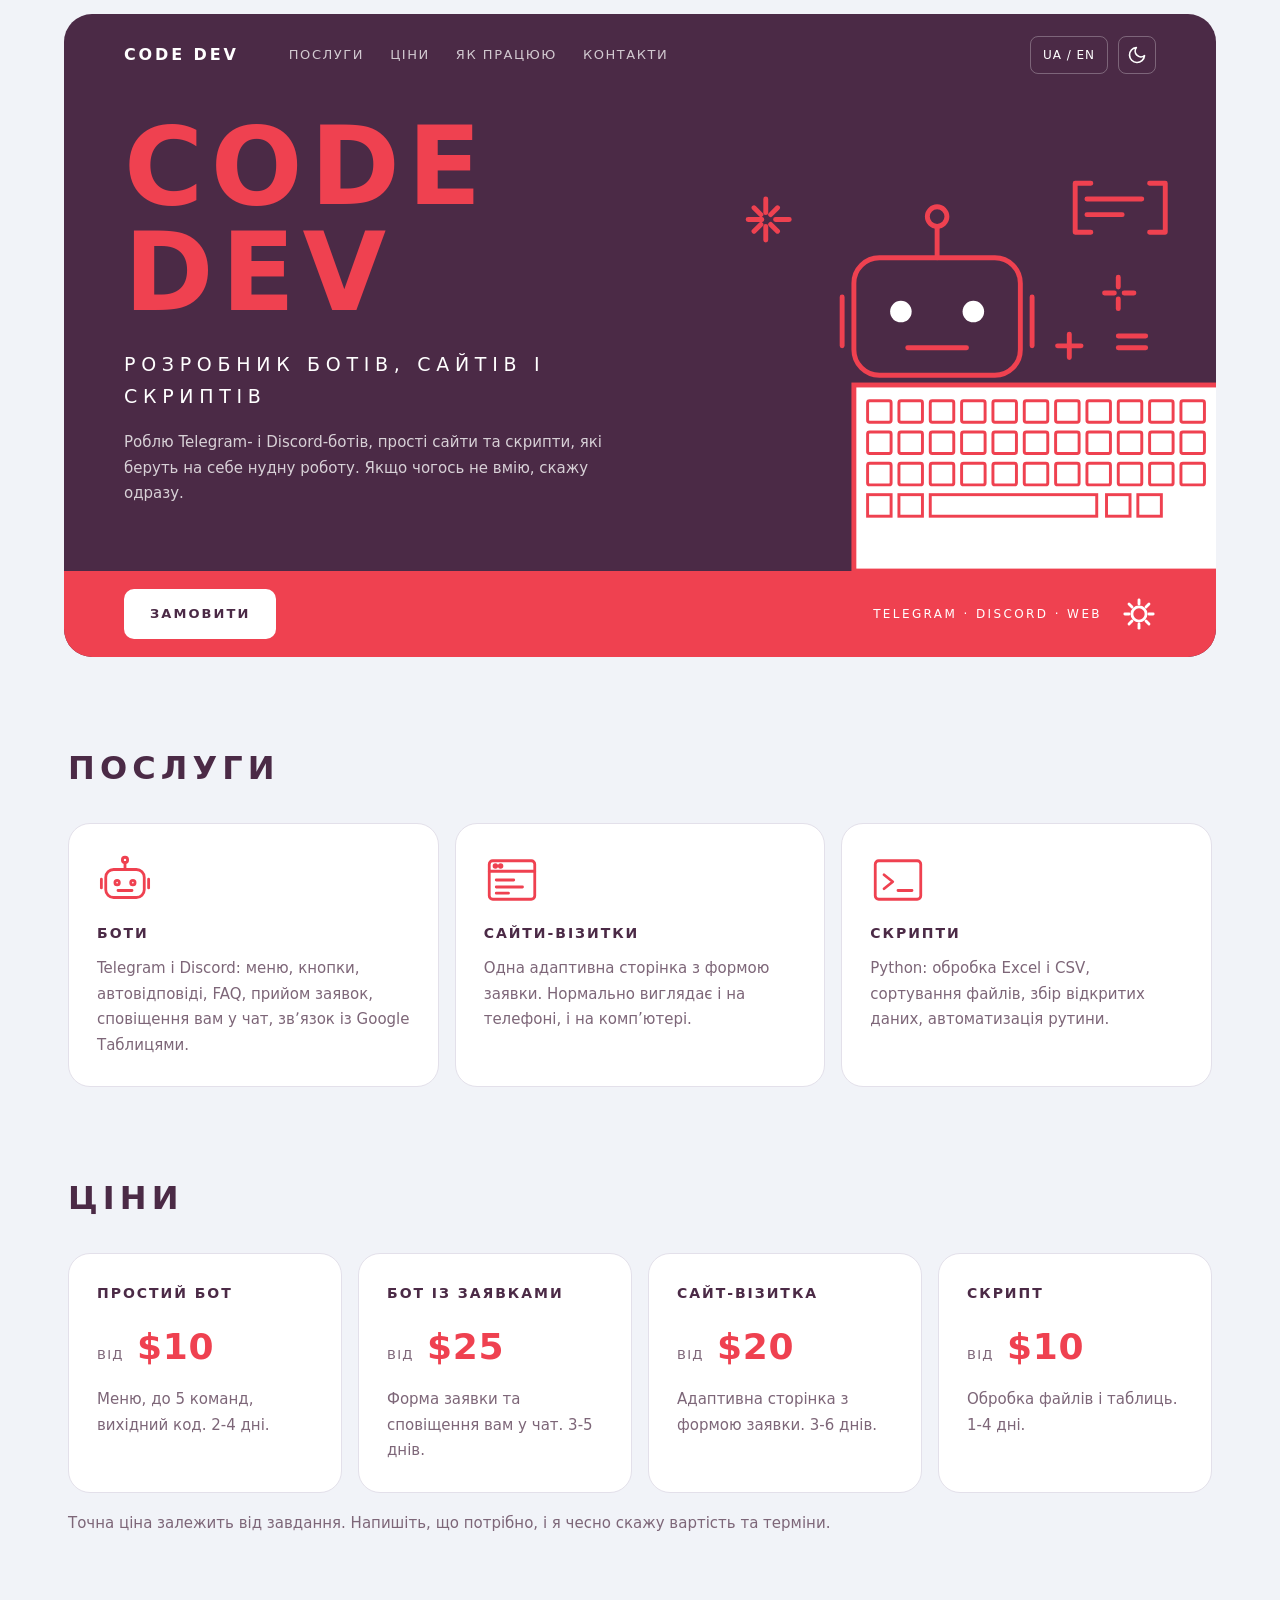
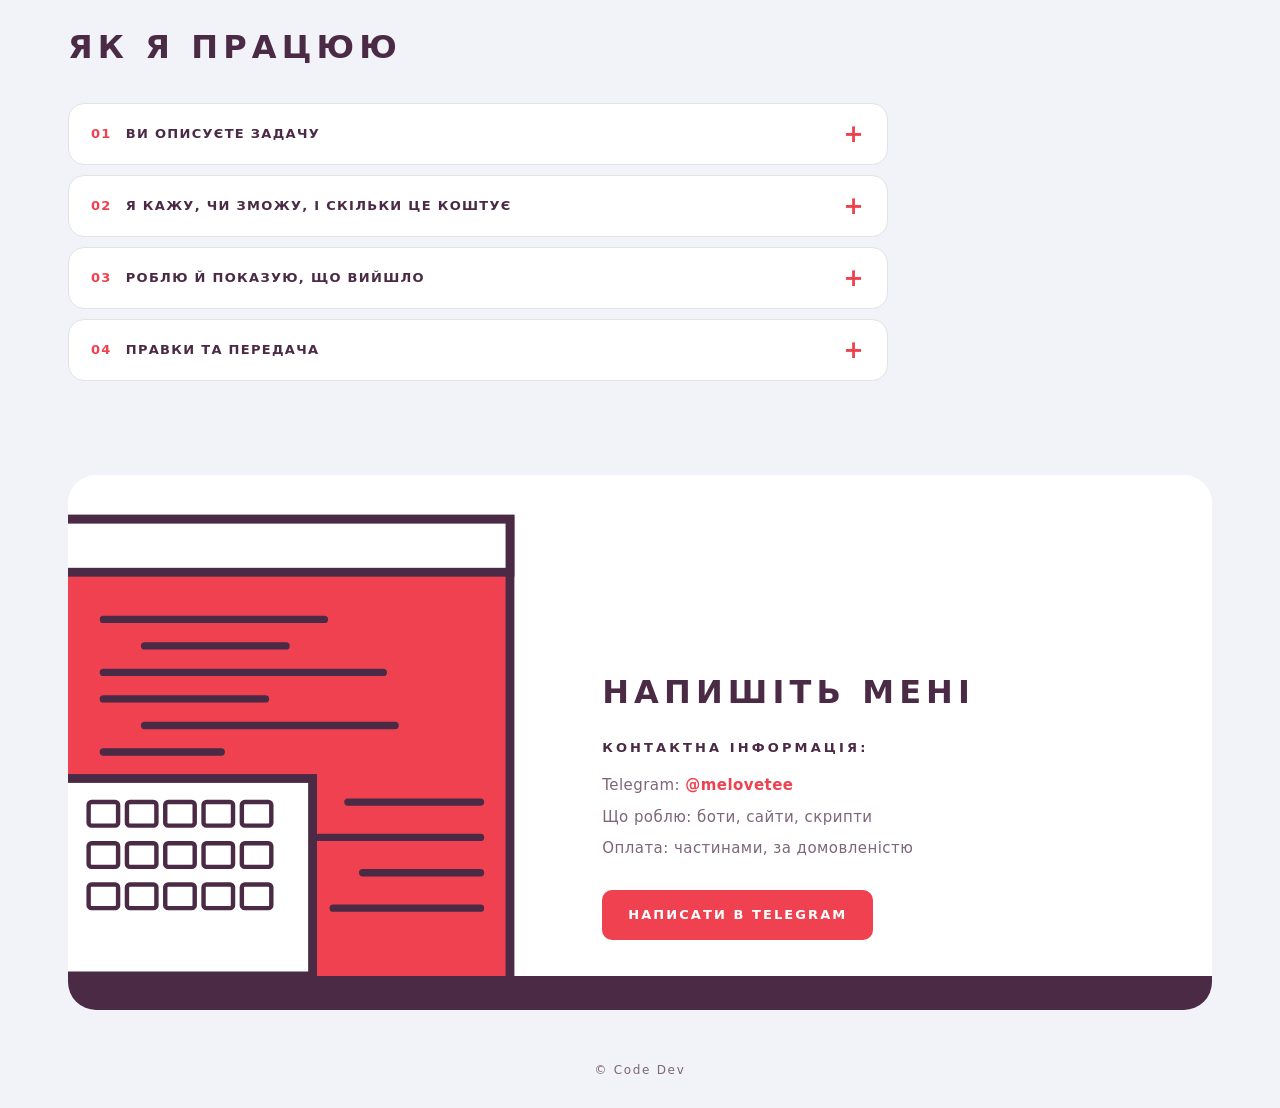
==== commit 6cdd6b17: "Add files via upload" ====
--- a/index.html
+++ b/index.html
@@ -4,15 +4,15 @@
 <meta charset="utf-8">
 <meta name="viewport" content="width=device-width, initial-scale=1, viewport-fit=cover">
 <title>Code Dev | боти, сайти, скрипти</title>
-<link rel="icon" type="image/svg+xml" href="data:image/svg+xml,%3Csvg xmlns='http://www.w3.org/2000/svg' viewBox='0 0 64 64'%3E%3Crect width='64' height='64' rx='14' fill='%23f2a33a'/%3E%3Cpath d='M24 20L12 32l12 12M40 20l12 12-12 12M36 14l-8 36' fill='none' stroke='%231c1613' stroke-width='6' stroke-linecap='round' stroke-linejoin='round'/%3E%3C/svg%3E">
-<link rel="stylesheet" href="style.css">
+<link rel="icon" type="image/svg+xml" href="data:image/svg+xml,%3Csvg xmlns='http://www.w3.org/2000/svg' viewBox='0 0 64 64'%3E%3Crect width='64' height='64' rx='14' fill='%23ef4150'/%3E%3Cpath d='M24 20L12 32l12 12M40 20l12 12-12 12M36 14l-8 36' fill='none' stroke='%234b2a46' stroke-width='6' stroke-linecap='round' stroke-linejoin='round'/%3E%3C/svg%3E">
+<link rel="stylesheet" href="main.css?v=3">
 </head>
 <body>
 <div class="shell" id="top">
 
 <div class="hero">
  <div class="nav">
-  <a class="logo" href="#top"><svg viewBox="0 0 64 40"><path d="M18 8L4 20l14 12M46 8l14 12-14 12M36 4L28 36"/></svg><b>Code Dev</b></a>
+  <a class="logo" href="#top"><b>Code Dev</b></a>
   <nav class="links" id="links">
    <a href="#services"><span lang="uk">Послуги</span><span lang="en">Services</span></a>
    <a href="#prices"><span lang="uk">Ціни</span><span lang="en">Prices</span></a>
@@ -20,39 +20,32 @@
    <a href="#contact"><span lang="uk">Контакти</span><span lang="en">Contact</span></a>
   </nav>
   <div class="right">
-   <a class="tg" href="https://t.me/melovetee" rel="noopener">@melovetee</a>
    <button id="lang" class="pill" type="button">UA / EN</button>
    <button id="theme" class="ib" type="button" aria-label="Theme"><svg class="moon" viewBox="0 0 24 24"><path d="M21 12.8A9 9 0 1 1 11.2 3a7 7 0 0 0 9.8 9.8z"/></svg><svg class="sun" viewBox="0 0 24 24"><circle cx="12" cy="12" r="4"/><path d="M12 2v2M12 20v2M4.9 4.9l1.4 1.4M17.7 17.7l1.4 1.4M2 12h2M20 12h2M4.9 19.1l1.4-1.4M17.7 6.3l1.4-1.4"/></svg></button>
-   <a class="btn sm" href="#contact"><span lang="uk">Замовити</span><span lang="en">Order</span></a>
    <button id="burger" class="ib" type="button" aria-label="Menu"><svg viewBox="0 0 24 24"><path d="M3 6h18M3 12h18M3 18h18"/></svg></button>
   </div>
  </div>
-
  <div class="hgrid">
-  <div>
-   <p class="tag">Telegram · Discord · Web</p>
-   <h1><span lang="uk">Розробка ботів, сайтів і скриптів</span><span lang="en">Bots, websites and scripts</span></h1>
-   <p class="lead"><span lang="uk">Роблю Telegram- і Discord-ботів, прості сайти та скрипти, які беруть на себе нудну роботу. Код віддаю з коротким поясненням, як усе запустити. Якщо чогось не вмію, скажу одразу.</span><span lang="en">I make Telegram and Discord bots, simple websites and scripts that take over boring work. I hand over the code with a short explanation of how to run it. If I can’t do something, I’ll say so right away.</span></p>
-   <a class="btn" href="#contact"><span lang="uk">Замовити</span><span lang="en">Order</span></a>
+  <div class="htext">
+   <h1>Code<br>Dev</h1>
+   <p class="sub"><span lang="uk">Розробник ботів, сайтів і скриптів</span><span lang="en">Developer of bots, websites and scripts</span></p>
+   <p class="lead"><span lang="uk">Роблю Telegram- і Discord-ботів, прості сайти та скрипти, які беруть на себе нудну роботу. Якщо чогось не вмію, скажу одразу.</span><span lang="en">I make Telegram and Discord bots, simple websites and scripts that take over boring work. If I can’t do something, I’ll say so right away.</span></p>
   </div>
-  <div class="vis" aria-hidden="true">
-   <div class="phone">
-    <div class="ph-top"><span class="dot">B</span>Code Dev Bot</div>
-    <div class="msg me m1">/start</div>
-    <div class="msg bot m2">Hi! What do you need?<div class="kb"><i>Menu</i><i>Order</i><i>FAQ</i></div></div>
-    <div class="msg me m3">Order</div>
-    <div class="msg bot m4">Done, request sent.</div>
-   </div>
-  </div>
+  <div class="art"><svg class="hero-art" viewBox="0 0 520 430" preserveAspectRatio="xMaxYMax meet" aria-hidden="true"><g fill="none" stroke="#ef4150" stroke-width="5" stroke-linecap="round" stroke-linejoin="round"><g class="spark"><path d="M60 50v14M60 78v14M42 71h14M70 71h14M48 59l7 7M65 76l7 7M72 59l-7 7M55 76l-7 7"/></g><g class="spark s2"><path d="M420 130v10M420 152v10M406 146h10M426 146h10"/></g><path d="M392 34h-16v50h16M452 34h16v50h-16"/><path d="M388 50h56M388 66h36"/><rect x="150" y="110" width="170" height="120" rx="26"/><path d="M235 110V80"/><circle cx="235" cy="68" r="10"/><path d="M138 150v50M332 150v50"/><circle cx="198" cy="165" r="11" fill="#fff" stroke="none"/><circle cx="272" cy="165" r="11" fill="#fff" stroke="none"/><path d="M205 202h60"/><path d="M370 188v24M358 200h24"/><path d="M420 190h28M420 202h28"/></g><rect x="150" y="240" width="420" height="190" fill="#fff" stroke="#ef4150" stroke-width="5"/><g fill="none" stroke="#ef4150" stroke-width="3"><rect x="164" y="256" width="24" height="22" rx="2"/><rect x="196" y="256" width="24" height="22" rx="2"/><rect x="228" y="256" width="24" height="22" rx="2"/><rect x="260" y="256" width="24" height="22" rx="2"/><rect x="292" y="256" width="24" height="22" rx="2"/><rect x="324" y="256" width="24" height="22" rx="2"/><rect x="356" y="256" width="24" height="22" rx="2"/><rect x="388" y="256" width="24" height="22" rx="2"/><rect x="420" y="256" width="24" height="22" rx="2"/><rect x="452" y="256" width="24" height="22" rx="2"/><rect x="484" y="256" width="24" height="22" rx="2"/><rect x="164" y="288" width="24" height="22" rx="2"/><rect x="196" y="288" width="24" height="22" rx="2"/><rect x="228" y="288" width="24" height="22" rx="2"/><rect x="260" y="288" width="24" height="22" rx="2"/><rect x="292" y="288" width="24" height="22" rx="2"/><rect x="324" y="288" width="24" height="22" rx="2"/><rect x="356" y="288" width="24" height="22" rx="2"/><rect x="388" y="288" width="24" height="22" rx="2"/><rect x="420" y="288" width="24" height="22" rx="2"/><rect x="452" y="288" width="24" height="22" rx="2"/><rect x="484" y="288" width="24" height="22" rx="2"/><rect x="164" y="320" width="24" height="22" rx="2"/><rect x="196" y="320" width="24" height="22" rx="2"/><rect x="228" y="320" width="24" height="22" rx="2"/><rect x="260" y="320" width="24" height="22" rx="2"/><rect x="292" y="320" width="24" height="22" rx="2"/><rect x="324" y="320" width="24" height="22" rx="2"/><rect x="356" y="320" width="24" height="22" rx="2"/><rect x="388" y="320" width="24" height="22" rx="2"/><rect x="420" y="320" width="24" height="22" rx="2"/><rect x="452" y="320" width="24" height="22" rx="2"/><rect x="484" y="320" width="24" height="22" rx="2"/><rect x="164" y="352" width="24" height="22"/><rect x="196" y="352" width="24" height="22"/><rect x="228" y="352" width="170" height="22"/><rect x="408" y="352" width="24" height="22"/><rect x="440" y="352" width="24" height="22"/></g></svg></div>
+ </div>
+ <div class="band">
+  <a class="btn white" href="#contact"><span lang="uk">Замовити</span><span lang="en">Order</span></a>
+  <span class="tags">Telegram · Discord · Web</span>
+  <svg class="gear" viewBox="0 0 48 48" aria-hidden="true"><circle cx="24" cy="24" r="10"/><path d="M38.0 24.0L44.0 24.0"/><path d="M33.9 33.9L38.1 38.1"/><path d="M24.0 38.0L24.0 44.0"/><path d="M14.1 33.9L9.9 38.1"/><path d="M10.0 24.0L4.0 24.0"/><path d="M14.1 14.1L9.9 9.9"/><path d="M24.0 10.0L24.0 4.0"/><path d="M33.9 14.1L38.1 9.9"/></svg>
  </div>
 </div>
 
 <section class="sec" id="services">
  <h2><span lang="uk">Послуги</span><span lang="en">Services</span></h2>
  <div class="cards">
-  <div class="c"><span class="n">01</span><h3><span lang="uk">Боти</span><span lang="en">Bots</span></h3><p><span lang="uk">Telegram і Discord: меню, кнопки, автовідповіді, FAQ, прийом заявок, сповіщення вам у чат, звʼязок із Google Таблицями.</span><span lang="en">Telegram and Discord: menus, buttons, auto replies, FAQ, order forms, notifications to your chat, Google Sheets.</span></p></div>
-  <div class="c"><span class="n">02</span><h3><span lang="uk">Сайти-візитки</span><span lang="en">One-page sites</span></h3><p><span lang="uk">Одна адаптивна сторінка з формою заявки. Нормально виглядає і на телефоні, і на комп’ютері.</span><span lang="en">One responsive page with a request form. Looks fine on both phones and computers.</span></p></div>
-  <div class="c"><span class="n">03</span><h3><span lang="uk">Скрипти</span><span lang="en">Scripts</span></h3><p><span lang="uk">Python: обробка Excel і CSV, сортування файлів, збір відкритих даних, автоматизація рутини.</span><span lang="en">Python: Excel and CSV processing, file sorting, public data collection, routine automation.</span></p></div>
+  <div class="c"><svg class="ico" viewBox="0 0 64 64" aria-hidden="true"><rect x="10" y="20" width="44" height="32" rx="9"/><path d="M32 20v-8"/><circle cx="32" cy="9" r="3"/><circle cx="23" cy="35" r="2.5"/><circle cx="41" cy="35" r="2.5"/><path d="M24 44h16M5 31v10M59 31v10"/></svg><h3><span lang="uk">Боти</span><span lang="en">Bots</span></h3><p><span lang="uk">Telegram і Discord: меню, кнопки, автовідповіді, FAQ, прийом заявок, сповіщення вам у чат, звʼязок із Google Таблицями.</span><span lang="en">Telegram and Discord: menus, buttons, auto replies, FAQ, order forms, notifications to your chat, Google Sheets.</span></p></div>
+  <div class="c"><svg class="ico" viewBox="0 0 64 64" aria-hidden="true"><rect x="6" y="10" width="52" height="44" rx="4"/><path d="M6 22h52M14 32h20M14 40h30M14 47h14"/><circle cx="13" cy="16" r="1.5"/><circle cx="19" cy="16" r="1.5"/></svg><h3><span lang="uk">Сайти-візитки</span><span lang="en">One-page sites</span></h3><p><span lang="uk">Одна адаптивна сторінка з формою заявки. Нормально виглядає і на телефоні, і на комп’ютері.</span><span lang="en">One responsive page with a request form. Looks fine on both phones and computers.</span></p></div>
+  <div class="c"><svg class="ico" viewBox="0 0 64 64" aria-hidden="true"><rect x="6" y="10" width="52" height="44" rx="4"/><path d="M16 26l10 8-10 8M32 44h16"/></svg><h3><span lang="uk">Скрипти</span><span lang="en">Scripts</span></h3><p><span lang="uk">Python: обробка Excel і CSV, сортування файлів, збір відкритих даних, автоматизація рутини.</span><span lang="en">Python: Excel and CSV processing, file sorting, public data collection, routine automation.</span></p></div>
  </div>
 </section>
 
@@ -78,15 +71,21 @@
 </section>
 
 <section class="sec" id="contact">
- <div class="cta">
-  <h2><span lang="uk">Є ідея? Напишіть мені</span><span lang="en">Got an idea? Write to me</span></h2>
-  <p><span lang="uk">Розкажіть, що потрібно, і я відповім, чи можу це зробити, за скільки і як швидко.</span><span lang="en">Tell me what you need and I’ll answer whether I can do it, for how much and how fast.</span></p>
-  <a class="btn" href="https://t.me/melovetee" rel="noopener">Telegram @melovetee</a>
+ <div class="back">
+  <div class="art2"><svg class="code-art" viewBox="0 0 330 340" aria-hidden="true"><rect x="-4" y="30" width="304" height="320" fill="#ef4150" stroke="#4b2a46" stroke-width="6"/><rect x="-4" y="30" width="304" height="36" fill="#fff" stroke="#4b2a46" stroke-width="6"/><g stroke="#4b2a46" stroke-width="5" stroke-linecap="round" fill="none"><path d="M24 98h150M52 116h96M24 134h190M24 152h110M52 170h170M24 188h80"/><path d="M190 222h90M170 246h110M200 270h80M180 294h100"/></g><rect x="-4" y="206" width="170" height="134" fill="#fff" stroke="#4b2a46" stroke-width="6"/><g fill="none" stroke="#4b2a46" stroke-width="3"><rect x="14" y="222" width="20" height="16" rx="2"/><rect x="40" y="222" width="20" height="16" rx="2"/><rect x="66" y="222" width="20" height="16" rx="2"/><rect x="92" y="222" width="20" height="16" rx="2"/><rect x="118" y="222" width="20" height="16" rx="2"/><rect x="14" y="250" width="20" height="16" rx="2"/><rect x="40" y="250" width="20" height="16" rx="2"/><rect x="66" y="250" width="20" height="16" rx="2"/><rect x="92" y="250" width="20" height="16" rx="2"/><rect x="118" y="250" width="20" height="16" rx="2"/><rect x="14" y="278" width="20" height="16" rx="2"/><rect x="40" y="278" width="20" height="16" rx="2"/><rect x="66" y="278" width="20" height="16" rx="2"/><rect x="92" y="278" width="20" height="16" rx="2"/><rect x="118" y="278" width="20" height="16" rx="2"/></g></svg></div>
+  <div class="btext">
+   <h2><span lang="uk">Напишіть мені</span><span lang="en">Write to me</span></h2>
+   <p class="label"><span lang="uk">Контактна інформація:</span><span lang="en">Contact info:</span></p>
+   <p class="kv">Telegram: <a href="https://t.me/melovetee" rel="noopener">@melovetee</a></p>
+   <p class="kv"><span lang="uk">Що роблю: боти, сайти, скрипти</span><span lang="en">What I do: bots, websites, scripts</span></p>
+   <p class="kv"><span lang="uk">Оплата: частинами, за домовленістю</span><span lang="en">Payment: in parts, by agreement</span></p>
+   <a class="btn" href="https://t.me/melovetee" rel="noopener"><span lang="uk">Написати в Telegram</span><span lang="en">Message on Telegram</span></a>
+  </div>
  </div>
 </section>
 
 <footer>© Code Dev</footer>
 </div>
-<script src="script.js"></script>
+<script src="main.js?v=3"></script>
 </body>
 </html>
--- a/main.css
+++ b/main.css
@@ -0,0 +1,87 @@
+:root{--bg:#f1f3f8;--card:#fff;--text:#4b2a46;--muted:#7d6678;--line:#e3e0ea;--plum:#4b2a46;--coral:#ef4150;color-scheme:light}
+:root[data-theme="dark"]{--bg:#1c0f1f;--card:#2a1830;--text:#f4e9f0;--muted:#b9a2b4;--line:#3d2842;color-scheme:dark}
+html{scroll-behavior:smooth}
+*{box-sizing:border-box}
+body{margin:0;background:var(--bg);color:var(--text);font:400 16px/1.7 "Montserrat","Century Gothic","Trebuchet MS","Segoe UI",system-ui,sans-serif;padding-bottom:env(safe-area-inset-bottom,0px)}
+html[lang="uk"] [lang="en"],html[lang="en"] [lang="uk"]{display:none}
+svg{display:block}
+.shell{max-width:1180px;margin:0 auto;padding:calc(14px + env(safe-area-inset-top,0px)) 14px 0}
+.hero{background:var(--plum);color:#fff;border-radius:28px;overflow:hidden}
+.nav{position:relative;display:flex;align-items:center;gap:20px;padding:22px clamp(20px,5vw,60px) 0}
+.logo{color:#fff;text-decoration:none;font-size:16px;letter-spacing:.18em;text-transform:uppercase}
+.links{display:flex;gap:26px;margin-left:30px}
+.links a{color:rgba(255,255,255,.75);text-decoration:none;font-size:13px;letter-spacing:.12em;text-transform:uppercase}
+.links a:hover{color:#fff}
+.right{margin-left:auto;display:flex;align-items:center;gap:10px}
+.pill,.ib{background:none;border:1px solid rgba(255,255,255,.28);color:#fff;border-radius:8px;height:38px;padding:0 12px;font:inherit;font-size:12px;letter-spacing:.08em;cursor:pointer}
+.ib{width:38px;padding:0;display:grid;place-items:center}
+.ib svg{width:20px;height:20px;stroke:currentColor;fill:none;stroke-width:2;stroke-linecap:round;stroke-linejoin:round}
+#theme .sun{display:none}
+:root[data-theme="dark"] #theme .sun{display:block}
+:root[data-theme="dark"] #theme .moon{display:none}
+#burger{display:none}
+.hgrid{display:grid;grid-template-columns:1.05fr .95fr;gap:20px;align-items:end;padding-left:clamp(20px,5vw,60px);margin-top:clamp(20px,4vw,40px)}
+.htext{padding-bottom:clamp(30px,5vw,64px)}
+h1{font-size:clamp(56px,9.5vw,108px);line-height:.98;font-weight:700;letter-spacing:.07em;text-transform:uppercase;color:var(--coral);margin:0 0 22px}
+.sub{font-size:clamp(14px,1.9vw,19px);font-weight:300;letter-spacing:.3em;text-transform:uppercase;margin:0 0 18px;line-height:1.7}
+.lead{color:rgba(255,255,255,.78);max-width:480px;margin:0;font-size:15px}
+.art{align-self:end}
+.hero-art{width:100%;height:auto}
+.band{background:var(--coral);display:flex;align-items:center;gap:20px;padding:18px clamp(20px,5vw,60px)}
+.tags{margin-left:auto;font-size:12px;letter-spacing:.2em;text-transform:uppercase}
+.gear{width:34px;height:34px;fill:none;stroke:#fff;stroke-width:4;stroke-linecap:round;animation:spin 14s linear infinite;transform-box:fill-box;transform-origin:center}
+.btn{display:inline-block;background:var(--coral);color:#fff;font-weight:700;font-size:13px;letter-spacing:.16em;text-transform:uppercase;padding:14px 26px;border-radius:10px;text-decoration:none}
+.btn.white{background:#fff;color:var(--plum)}
+.sec{max-width:1180px;margin:0 auto;padding:84px 4px 0}
+h2{font-size:clamp(22px,3.4vw,32px);font-weight:600;letter-spacing:.16em;text-transform:uppercase;margin:0 0 28px}
+.cards{display:grid;grid-template-columns:repeat(3,1fr);gap:16px}
+.cards.four{grid-template-columns:repeat(4,1fr)}
+.c{background:var(--card);border:1px solid var(--line);border-radius:22px;padding:28px}
+.ico{width:56px;height:56px;margin-bottom:14px;fill:none;stroke:var(--coral);stroke-width:3.2;stroke-linecap:round;stroke-linejoin:round}
+.c h3{font-size:14px;font-weight:700;letter-spacing:.14em;text-transform:uppercase;margin:0 0 10px}
+.c p,.note{color:var(--muted);margin:0;font-size:15px}
+.pr{font-size:36px;font-weight:700;color:var(--coral);margin:6px 0 10px;letter-spacing:.02em}
+.pr small{font-size:13px;font-weight:400;color:var(--muted);letter-spacing:.1em;text-transform:uppercase}
+.note{margin-top:18px}
+.steps{max-width:820px;counter-reset:s}
+.step{background:var(--card);border:1px solid var(--line);border-radius:16px;padding:4px 22px;margin-bottom:10px;counter-increment:s}
+.step summary{cursor:pointer;list-style:none;display:flex;align-items:center;gap:14px;padding:14px 0;font-weight:600;font-size:13px;letter-spacing:.1em;text-transform:uppercase}
+.step summary::-webkit-details-marker{display:none}
+.step summary::before{content:counter(s,decimal-leading-zero);color:var(--coral);font-weight:700}
+.step summary::after{content:"+";margin-left:auto;color:var(--coral);font-size:24px;line-height:1;transition:transform .3s ease}
+.step[open] summary::after{transform:rotate(45deg)}
+.step p{margin:0 0 16px 36px;color:var(--muted);font-size:15px;animation:fade .4s ease}
+.back{position:relative;background:var(--card);border-radius:28px;overflow:hidden;display:grid;grid-template-columns:.85fr 1.15fr;align-items:end}
+.back::after{content:"";position:absolute;left:0;right:0;bottom:0;height:34px;background:var(--plum)}
+.art2{padding-bottom:34px;align-self:end}
+.code-art{width:100%;height:auto}
+.btext{padding:clamp(30px,5vw,56px) clamp(22px,4vw,48px) 70px}
+.btext h2{margin-bottom:18px}
+.label{font-size:13px;font-weight:600;letter-spacing:.24em;text-transform:uppercase;margin:0 0 14px}
+.kv{margin:0 0 6px;color:var(--muted);font-size:15px;letter-spacing:.03em}
+.kv a{color:var(--coral);text-decoration:none;font-weight:600}
+.btext .btn{margin-top:22px}
+footer{text-align:center;color:var(--muted);font-size:12px;letter-spacing:.14em;padding:50px 0 28px}
+.spark{animation:tw 3s ease-in-out infinite}.spark.s2{animation-delay:1.2s}
+.rv{opacity:0;transform:translateY(18px);transition:opacity .7s ease,transform .7s ease}
+.rv.in{opacity:1;transform:none}
+@keyframes spin{to{transform:rotate(360deg)}}
+@keyframes tw{50%{opacity:.25}}
+@keyframes fade{from{opacity:0;transform:translateY(-5px)}to{opacity:1;transform:none}}
+@media (max-width:900px){
+ .cards.four{grid-template-columns:repeat(2,1fr)}
+ #burger{display:grid}
+ .links{display:none;position:absolute;top:70px;left:clamp(20px,5vw,60px);right:clamp(20px,5vw,60px);z-index:5;flex-direction:column;gap:14px;background:#3a2036;border:1px solid rgba(255,255,255,.18);border-radius:14px;padding:18px;margin:0}
+ .links.open{display:flex}
+}
+@media (max-width:720px){
+ .hgrid{grid-template-columns:1fr;padding-right:clamp(20px,5vw,60px)}
+ .art{margin-right:calc(-1 * clamp(20px,5vw,60px))}
+ .cards,.cards.four{grid-template-columns:1fr}
+ .back{grid-template-columns:1fr}
+ .art2{order:2;max-width:320px}
+ .tags{display:none}
+ .gear{margin-left:auto}
+ .sec{padding-top:64px}
+}
+@media (prefers-reduced-motion:reduce){*{animation:none!important;transition:none!important;scroll-behavior:auto!important}.rv{opacity:1;transform:none}}
